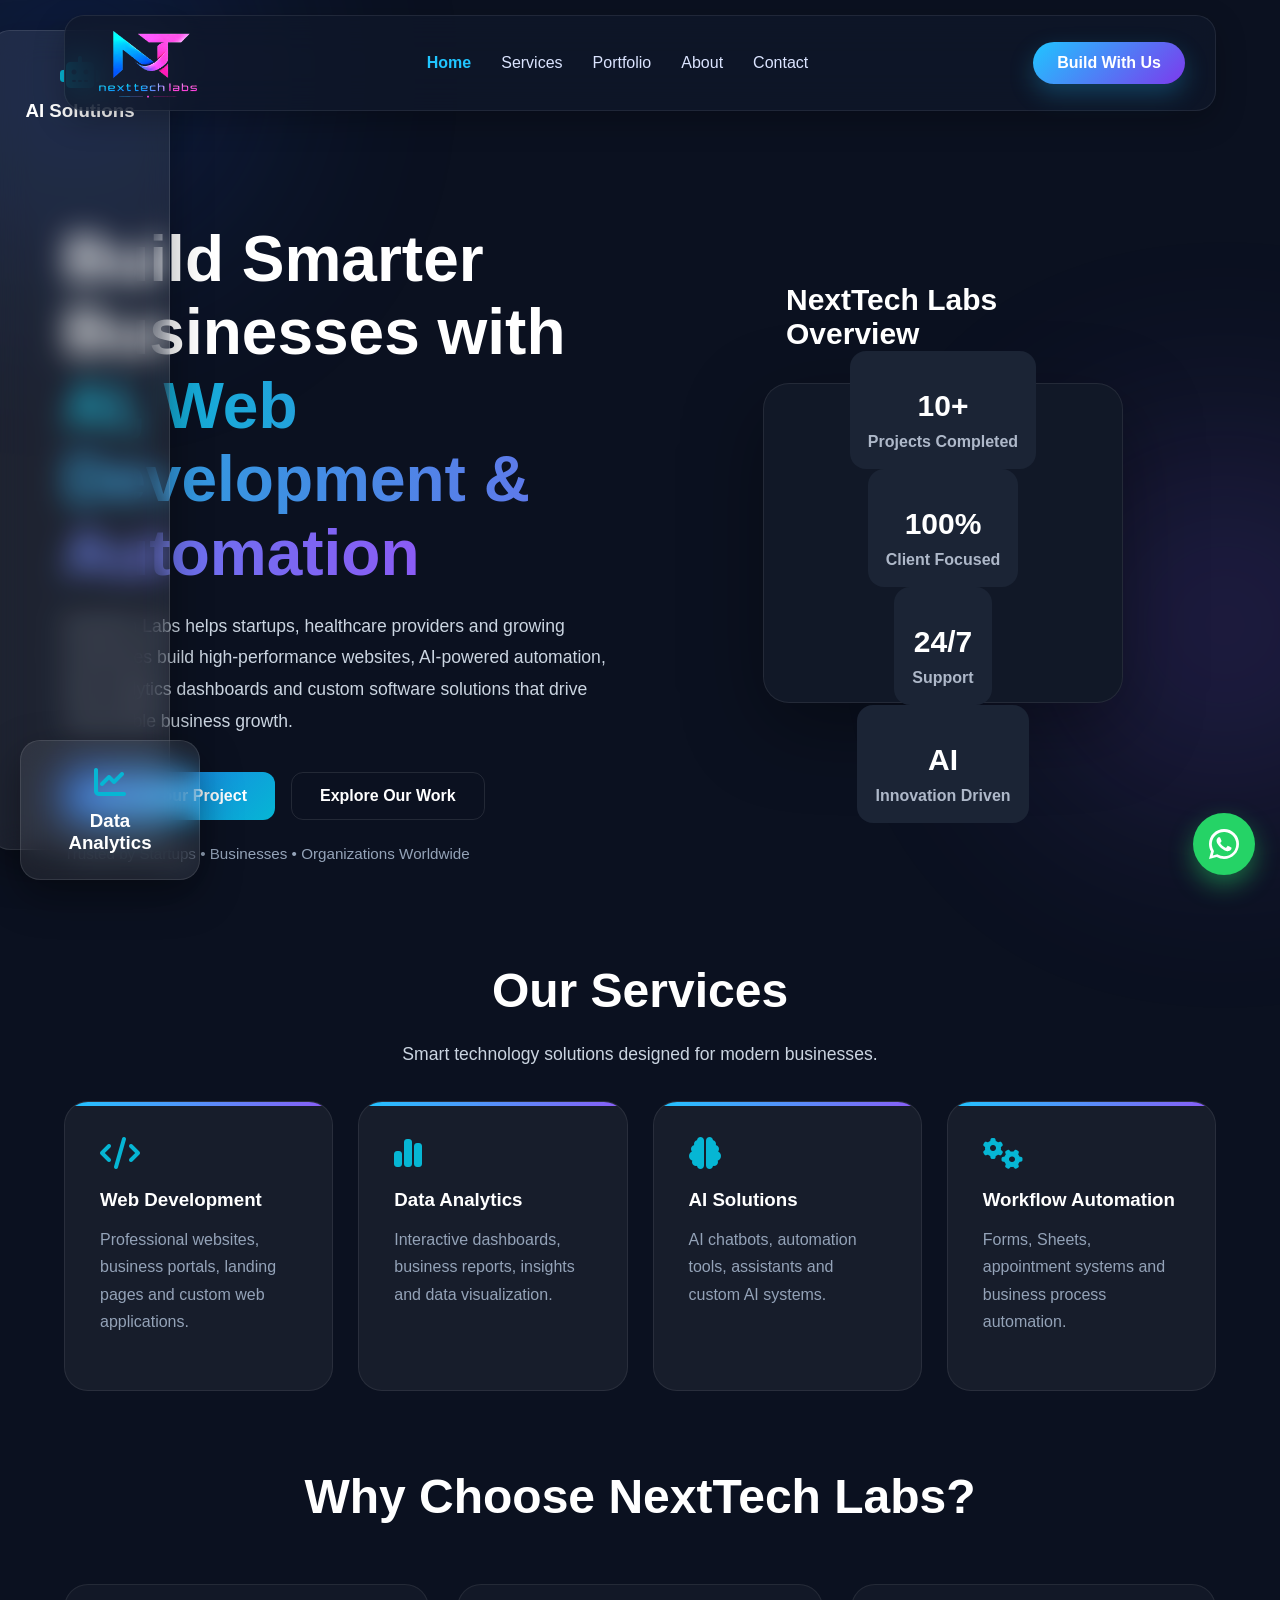
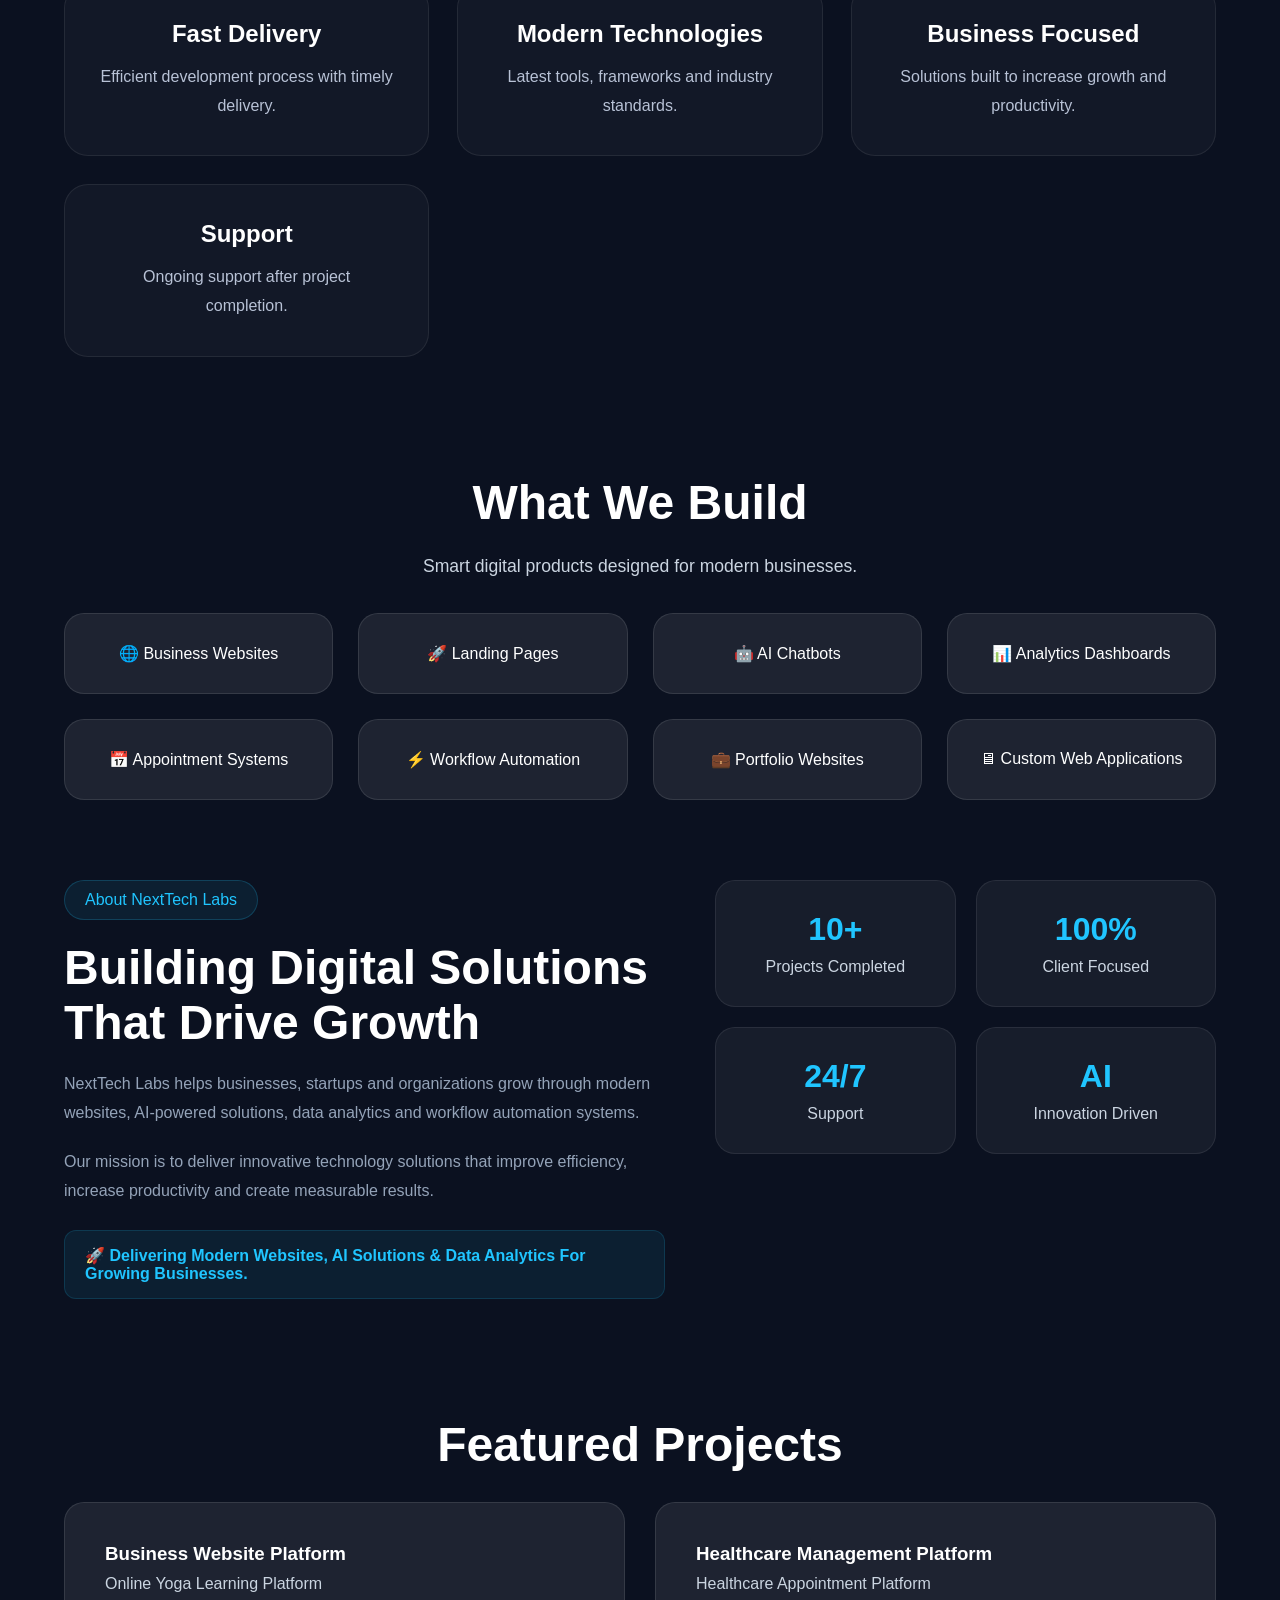
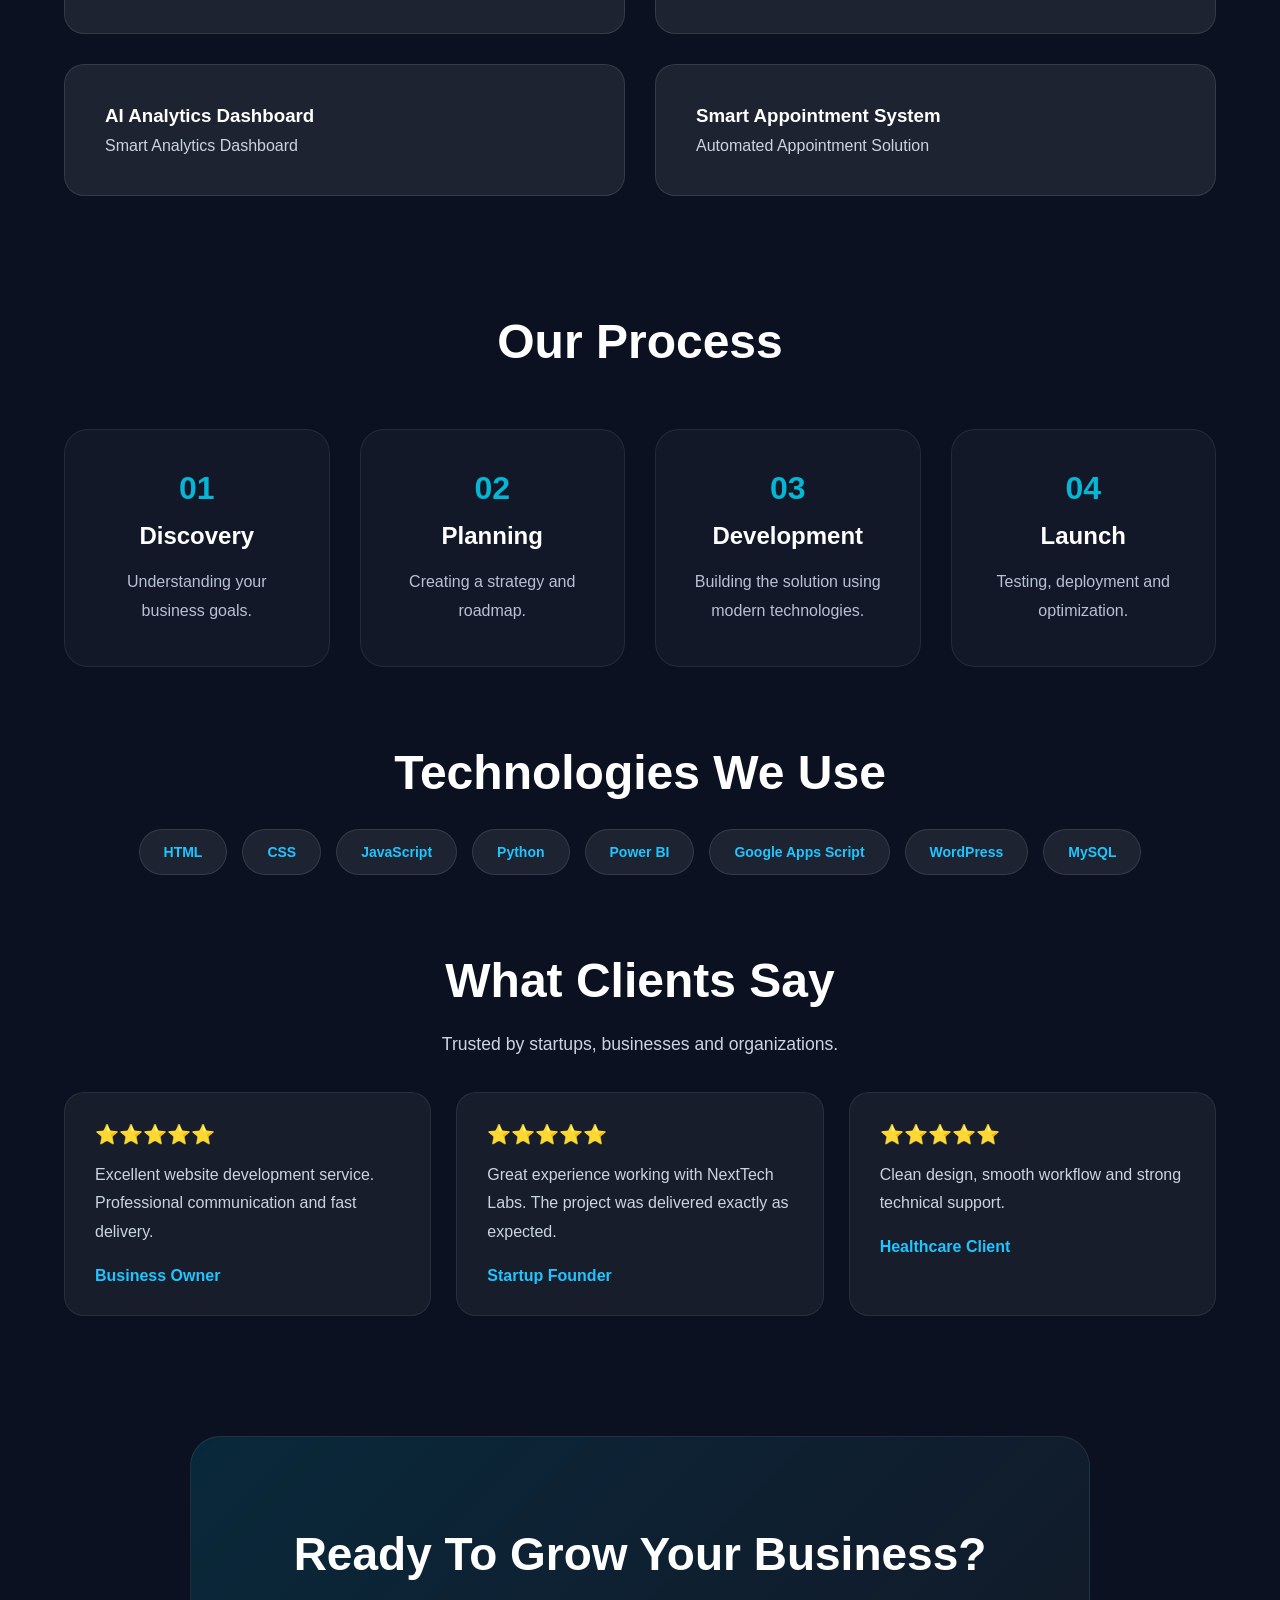
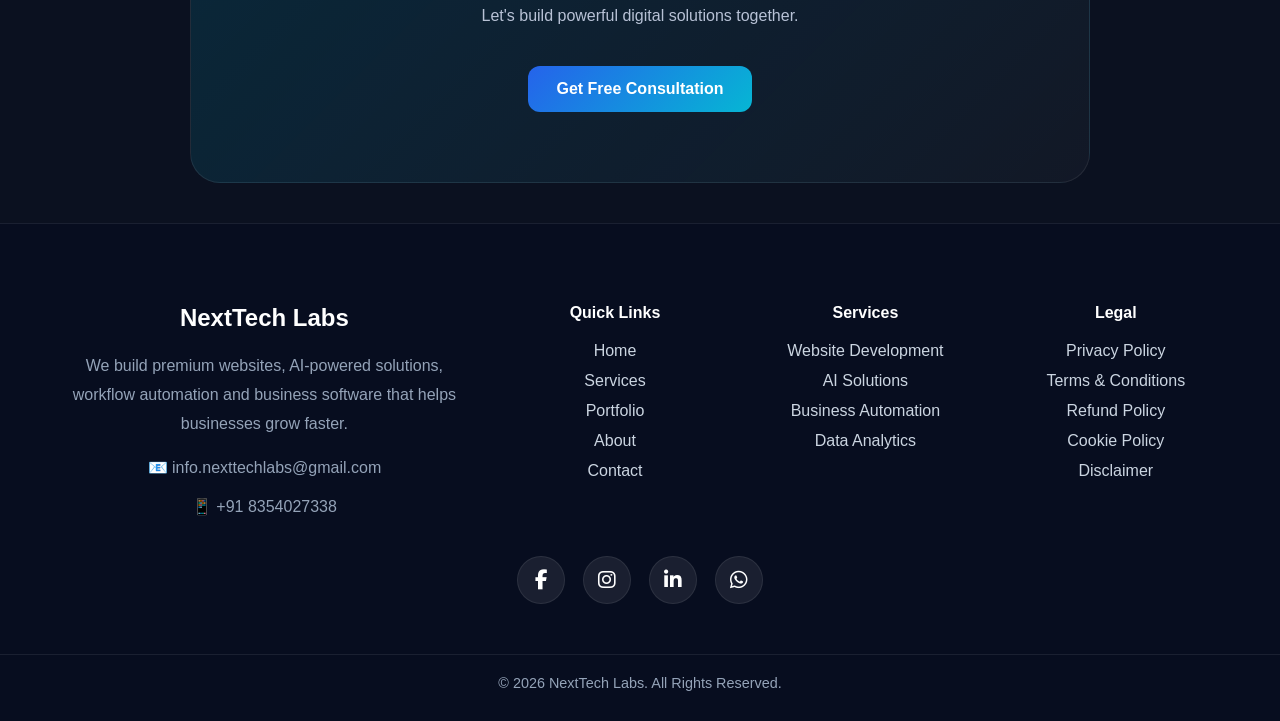
==== index.html @ 83da2fa0 "Update fmt.Println message from 'Hello' to 'Goodbye'" ====
<!DOCTYPE html>
<html lang="en">
<head>
    <meta charset="UTF-8">
    <meta http-equiv="X-UA-Compatible" content="IE=edge">
    <meta name="viewport" content="width=device-width, initial-scale=1.0">

    <title>NextTech Labs | AI, Web Development & Business Automation</title>

    <!-- SEO -->
    <meta name="description" content="NextTech Labs helps businesses grow with AI Automation, Professional Website Development, Business Automation, Data Analytics, SEO and Digital Solutions.">
    <meta name="keywords" content="NextTech Labs, AI Automation, Website Development, Web Design, Business Automation, SEO, Data Analytics, Software Company, Lucknow">
    <meta name="author" content="NextTech Labs">
    <meta name="robots" content="index,follow,max-image-preview:large">

    <!-- Canonical -->
    <link rel="canonical" href="https://nexttech-labs.vercel.app/">

    <!-- Theme -->
    <meta name="theme-color" content="#0B1120">

    <!-- Open Graph -->
    <meta property="og:type" content="website">
    <meta property="og:title" content="NextTech Labs | AI, Web Development & Business Automation">
    <meta property="og:description" content="Professional AI Solutions, Website Development, Business Automation & Data Analytics.">
    <meta property="og:url" content="https://nexttech-labs.vercel.app/">
    <meta property="og:image" content="https://nexttech-labs.vercel.app/images/logo.png">

    <!-- Twitter -->
    <meta name="twitter:card" content="summary_large_image">
    <meta name="twitter:title" content="NextTech Labs">
    <meta name="twitter:description" content="Professional AI Solutions, Website Development & Business Automation.">
    <meta name="twitter:image" content="https://nexttech-labs.vercel.app/images/logo.png">

    <!-- Icons -->
    <link rel="icon" type="image/png" href="images/favicon.png">
    <link rel="apple-touch-icon" href="images/favicon.png">

    <!-- Manifest -->
    <link rel="manifest" href="manifest.json">

    <!-- Fonts -->
    <link rel="preconnect" href="https://fonts.googleapis.com">
    <link rel="preconnect" href="https://fonts.gstatic.com" crossorigin>

    <!-- Font Awesome -->
    <link rel="stylesheet" href="https://cdnjs.cloudflare.com/ajax/libs/font-awesome/6.7.2/css/all.min.css">

    <!-- Styles -->
    <link rel="stylesheet" href="style.css">
    <link rel="stylesheet" href="responsive.css">

    <!-- Schema.org -->
    <script type="application/ld+json">
    {
      "@context":"https://schema.org",
      "@type":"Organization",
      "name":"NextTech Labs",
      "url":"https://nexttech-labs.vercel.app",
      "logo":"https://nexttech-labs.vercel.app/images/logo.png",
      "email":"info.nexttechlabs@gmail.com"
    }
    </script>
    <script type="application/ld+json">
{
  "@context":"https://schema.org",
  "@type":"LocalBusiness",
  "name":"NextTech Labs",
  "image":"https://nexttech-labs.vercel.app/images/logo.png",
  "url":"https://nexttech-labs.vercel.app",
  "telephone":"+91-8354027338",
  "email":"info.nexttechlabs@gmail.com",
  "address":{
      "@type":"PostalAddress",
      "addressLocality":"Lucknow",
      "addressRegion":"Uttar Pradesh",
      "addressCountry":"India"
  },

  "priceRange":"₹₹",

  "sameAs":[
      "https://www.linkedin.com/company/138694062/admin/dashboard/"
  ]
}
</script>
</head>
<body>

    <!-- Background Blur -->
    <div class="blur blur-1"></div>
    <div class="blur blur-2"></div>

    <!-- Navbar -->
    <header class="header">
    <div class="container navbar">

        <a href="index.html" class="logo">
            <img src="images/logo.png" alt="NextTech Labs">
        </a>

        <nav class="nav-menu" id="navMenu">
            <a href="index.html" class="active">Home</a>
            <a href="services.html">Services</a>
            <a href="portfolio.html">Portfolio</a>
            <a href="about.html">About</a>
            <a href="contact.html">Contact</a>
        </nav>

        <a href="contact.html" class="btn-primary nav-btn">
            Build With Us
        </a>

        <button class="menu-btn" id="menuBtn" aria-label="Open Menu">
            ☰
        </button>

    </div>
</header>

<!-- Hero -->
<section class="hero" id="home">
    <div class="container hero-grid">

        <div class="hero-content">

            <h1>
    Build Smarter Businesses with
    <span>AI, Web Development & Automation</span>
</h1>

            <p>
    NextTech Labs helps startups, healthcare providers and growing businesses
    build high-performance websites, AI-powered automation, data analytics
    dashboards and custom software solutions that drive measurable business growth.
</p>

            <div class="hero-buttons">

                <a href="https://wa.me/918354027338"
                   class="btn-primary"
                   target="_blank">
                    Launch Your Project
                </a>

                <a href="#portfolio"
                   class="btn-secondary">
                    Explore Our Work
                </a>

            </div>

            <div class="trust-line">
                Trusted by Startups • Businesses • Organizations Worldwide
            </div>

        </div>
            <div class="hero-visual">

                <div class="glass-card dashboard-card">

    <h3>NextTech Labs Overview</h3>

    <div class="dashboard-box">
    <h3>10+</h3>
    <p>Projects Completed</p>
</div>

<div class="dashboard-box">
    <h3>100%</h3>
    <p>Client Focused</p>
</div>

<div class="dashboard-box">
    <h3>24/7</h3>
    <p>Support</p>
</div>

<div class="dashboard-box">
    <h3>AI</h3>
    <p>Innovation Driven</p>
</div>

    </div>

</div>

                <div class="glass-card ai-card">
                    <i class="fa-solid fa-robot"></i>
                    <h3>AI Solutions</h3>
                </div>

                <div class="glass-card analytics-card">
                    <i class="fa-solid fa-chart-line"></i>
                    <h3>Data Analytics</h3>
                </div>

            </div>

        </div>
    </section>
    
</div>

</div>

</section>

    <!-- Services -->
    <section class="services section" id="services">

        <div class="container">

            <div class="section-title">
                <h2>Our Services</h2>
                <p>
                    Smart technology solutions designed
                    for modern businesses.
                </p>
            </div>

            <div class="services-grid">

                <div class="service-card">
                    <i class="fa-solid fa-code"></i>
                    <h3>Web Development</h3>
                    <p>
                        Professional websites, business portals,
                        landing pages and custom web applications.
                    </p>
                </div>

                <div class="service-card">
                    <i class="fa-solid fa-chart-simple"></i>
                    <h3>Data Analytics</h3>
                    <p>
                        Interactive dashboards, business reports,
                        insights and data visualization.
                    </p>
                </div>

                <div class="service-card">
                    <i class="fa-solid fa-brain"></i>
                    <h3>AI Solutions</h3>
                    <p>
                        AI chatbots, automation tools,
                        assistants and custom AI systems.
                    </p>
                </div>

                <div class="service-card">
                    <i class="fa-solid fa-gears"></i>
                    <h3>Workflow Automation</h3>
                    <p>
                        Forms, Sheets, appointment systems
                        and business process automation.
                    </p>
                </div>

            </div>

        </div>

    </section>

    <!-- Why Choose Us -->
    <section class="why-us section">

        <div class="container">

            <div class="section-title">
                <h2>Why Choose NextTech Labs?</h2>
            </div>

            <div class="why-grid">

                <div class="why-card">
                    <h3>Fast Delivery</h3>
                    <p>
                        Efficient development process
                        with timely delivery.
                    </p>
                </div>

                <div class="why-card">
                    <h3>Modern Technologies</h3>
                    <p>
                        Latest tools, frameworks and
                        industry standards.
                    </p>
                </div>

                <div class="why-card">
                    <h3>Business Focused</h3>
                    <p>
                        Solutions built to increase
                        growth and productivity.
                    </p>
                </div>

                <div class="why-card">
                    <h3>Support</h3>
                    <p>
                        Ongoing support after project
                        completion.
                    </p>
                </div>

            </div>

        </div>

    </section>
<section class="build section">

<div class="container">

<div class="section-title">
<h2>What We Build</h2>
<p>
Smart digital products designed for modern businesses.
</p>
</div>

<div class="build-grid">

<div class="build-card">
🌐 Business Websites
</div>

<div class="build-card">
🚀 Landing Pages
</div>

<div class="build-card">
🤖 AI Chatbots
</div>

<div class="build-card">
📊 Analytics Dashboards
</div>

<div class="build-card">
📅 Appointment Systems
</div>

<div class="build-card">
⚡ Workflow Automation
</div>

<div class="build-card">
💼 Portfolio Websites
</div>

<div class="build-card">
🖥 Custom Web Applications
</div>

</div>

</div>

</section>
<section class="section">

    <div class="container">

        <div class="about-grid">

            <div class="about-content">

                <span class="about-tag">
                    About NextTech Labs
                </span>

                <h2>
                    Building Digital Solutions That Drive Growth
                </h2>

                <p>
                    NextTech Labs helps businesses, startups and
                    organizations grow through modern websites,
                    AI-powered solutions, data analytics and workflow
                    automation systems.
                </p>

                <p>
                    Our mission is to deliver innovative technology
                    solutions that improve efficiency, increase
                    productivity and create measurable results.
                </p>

                <div class="about-highlight">
    🚀 Delivering Modern Websites, AI Solutions &
    Data Analytics For Growing Businesses.
</div>
            </div>

            <div class="about-card">

                <div class="about-stat">
                    <h3>10+</h3>
                    <p>Projects Completed</p>
                </div>

                <div class="about-stat">
                    <h3>100%</h3>
                    <p>Client Focused</p>
                </div>

                <div class="about-stat">
                    <h3>24/7</h3>
                    <p>Support</p>
                </div>

                <div class="about-stat">
                    <h3>AI</h3>
                    <p>Innovation Driven</p>
                </div>

            </div>

        </div>

    </div>

</section>
    <!-- Portfolio -->
    <section class="portfolio section" id="portfolio">

        <div class="container">

            <div class="section-title">
                <h2>Featured Projects</h2>
            </div>

            <div class="portfolio-grid">

                <div class="project-card">
                    <h3>Business Website Platform</h3>
                    <p>Online Yoga Learning Platform</p>
                </div>

                <div class="project-card">
                    <h3>Healthcare Management Platform</h3>
                    <p>Healthcare Appointment Platform</p>
                </div>

                <div class="project-card">
                    <h3>AI Analytics Dashboard</h3>
                    <p>Smart Analytics Dashboard</p>
                </div>

                <div class="project-card">
                    <h3>Smart Appointment System</h3>
                    <p>Automated Appointment Solution</p>
                </div>

            </div>

        </div>

    </section>
<section class="process section">

<div class="container">

<div class="section-title">
<h2>Our Process</h2>
</div>

<div class="process-grid">

<div class="process-card">
<span>01</span>
<h3>Discovery</h3>
<p>Understanding your business goals.</p>
</div>

<div class="process-card">
<span>02</span>
<h3>Planning</h3>
<p>Creating a strategy and roadmap.</p>
</div>

<div class="process-card">
<span>03</span>
<h3>Development</h3>
<p>Building the solution using modern technologies.</p>
</div>

<div class="process-card">
<span>04</span>
<h3>Launch</h3>
<p>Testing, deployment and optimization.</p>
</div>

</div>

</div>

</section>
    <!-- Tech Stack -->
    <section class="tech section">

        <div class="container">

            <div class="section-title">
                <h2>Technologies We Use</h2>
            </div>

            <div class="tech-stack">

                <span>HTML</span>
                <span>CSS</span>
                <span>JavaScript</span>
                <span>Python</span>
                <span>Power BI</span>
                <span>Google Apps Script</span>
                <span>WordPress</span>
                <span>MySQL</span>

            </div>

        </div>

    </section>

    <section class="section">

    <div class="container">

        <div class="section-title">
            <h2>What Clients Say</h2>
            <p>Trusted by startups, businesses and organizations.</p>
        </div>

        <div class="testimonial-grid">

            <div class="testimonial-card">
                <div class="stars">⭐⭐⭐⭐⭐</div>
                <p>
                    Excellent website development service.
                    Professional communication and fast delivery.
                </p>
                <h4>Business Owner</h4>
            </div>

            <div class="testimonial-card">
                <div class="stars">⭐⭐⭐⭐⭐</div>
                <p>
                    Great experience working with NextTech Labs.
                    The project was delivered exactly as expected.
                </p>
                <h4>Startup Founder</h4>
            </div>

            <div class="testimonial-card">
                <div class="stars">⭐⭐⭐⭐⭐</div>
                <p>
                    Clean design, smooth workflow and strong technical support.
                </p>
                <h4>Healthcare Client</h4>
            </div>

        </div>

    </div>

</section>
    <!-- CTA -->
    <section class="cta section" id="contact">

        <div class="container">

            <div class="cta-box">

                <h2>
                    Ready To Grow Your Business?
                </h2>

                <p>
                    Let's build powerful digital
                    solutions together.
                </p>

                <a href="contact.html" class="btn-primary">
    Get Free Consultation
</a>

            </div>

        </div>

    </section>

    <!-- Footer -->
    <footer class="footer">

    <div class="container footer-grid">

        <!-- Company -->
        <div class="footer-col">
            <h2>NextTech Labs</h2>

            <p>
                We build premium websites, AI-powered solutions,
                workflow automation and business software that helps
                businesses grow faster.
            </p>

            <p style="margin-top:15px;">
                📧 info.nexttechlabs@gmail.com
            </p>

            <p>
                📱 +91 8354027338
            </p>

        </div>

        <!-- Quick Links -->
        <div class="footer-col">

            <h4>Quick Links</h4>

            <a href="index.html">Home</a>
            <a href="services.html">Services</a>
            <a href="portfolio.html">Portfolio</a>
            <a href="about.html">About</a>
            <a href="contact.html">Contact</a>

        </div>

        <!-- Services -->
        <div class="footer-col">

            <h4>Services</h4>

            <a href="services.html">Website Development</a>
            <a href="services.html">AI Solutions</a>
            <a href="services.html">Business Automation</a>
            <a href="services.html">Data Analytics</a>

        </div>

        <!-- Legal -->
        <div class="footer-col">

            <h4>Legal</h4>

            <a href="privacy-policy.html">Privacy Policy</a>
            <a href="terms-and-conditions.html">Terms & Conditions</a>
            <a href="refund-policy.html">Refund Policy</a>
            <a href="cookie-policy.html">Cookie Policy</a>
            <a href="disclaimer.html">Disclaimer</a>

        </div>

    </div>

    <div class="social-links">

        <a href="https://www.facebook.com/profile.php?id=61592546766248" target="_blank" aria-label="Facebook">
            <i class="fab fa-facebook-f"></i>
        </a>

        <a href="https://www.instagram.com/nexttechlabs/" target="_blank" aria-label="Instagram">
            <i class="fab fa-instagram"></i>
        </a>

        <a href="https://www.linkedin.com/company/138694062/admin/dashboard/" target="_blank" aria-label="LinkedIn">
            <i class="fab fa-linkedin-in"></i>
        </a>

        <a href="https://wa.me/918354027338" target="_blank" aria-label="WhatsApp">
            <i class="fab fa-whatsapp"></i>
        </a>

    </div>

    <div class="copyright">
        © 2026 NextTech Labs. All Rights Reserved.
    </div>

</footer>

<script src="script.js"></script>
    <!-- Floating WhatsApp Button -->
<a href="https://wa.me/918354027338?text=Hello%20NextTech%20Labs,%20I%20want%20to%20discuss%20a%20project."
   class="whatsapp-float"
   target="_blank"
   aria-label="Chat on WhatsApp">

    <svg xmlns="http://www.w3.org/2000/svg"
         width="30"
         height="30"
         fill="currentColor"
         viewBox="0 0 16 16">
      <path d="M13.601 2.326A7.854 7.854 0 0 0 8.004 0C3.582 0 0 3.582 0 8c0 1.41.37 2.79 1.074 4.004L0 16l4.102-1.055A7.965 7.965 0 0 0 8.004 16C12.422 16 16 12.418 16 8a7.95 7.95 0 0 0-2.399-5.674ZM8.004 14.56a6.52 6.52 0 0 1-3.324-.91l-.238-.142-2.434.626.65-2.372-.155-.244A6.51 6.51 0 1 1 8.004 14.56Zm3.584-4.875c-.196-.098-1.16-.573-1.34-.638-.18-.065-.31-.098-.442.098-.131.197-.507.639-.622.77-.114.131-.229.147-.425.049-.196-.098-.828-.305-1.578-.973-.584-.52-.978-1.162-1.093-1.358-.114-.197-.012-.303.086-.401.088-.087.196-.229.294-.344.098-.114.131-.196.196-.327.065-.131.033-.245-.016-.344-.049-.098-.442-1.065-.605-1.458-.159-.382-.321-.33-.442-.336l-.376-.007c-.131 0-.344.049-.523.245-.18.197-.687.671-.687 1.637s.703 1.9.801 2.03c.098.131 1.384 2.114 3.355 2.964.469.202.835.322 1.12.412.47.149.897.128 1.235.078.377-.056 1.16-.474 1.324-.932.164-.458.164-.85.114-.932-.049-.082-.18-.131-.376-.229Z"/>
    </svg>

</a>

</body>
</html>
---- style.css ----
/* =========================
   NEXTTECH LABS
   PREMIUM DARK THEME
========================= */

/* =========================
   CSS VARIABLES
========================= */

:root {
    --bg: #0b1120;
    --bg-secondary: #111827;
    --bg-footer: #070d1f;
    --bg-form: #151c2c;
    --bg-select: #1f2937;
    --bg-nav: rgba(15, 23, 42, .75);
    --bg-mobile-nav: #0b1120;

    --card: rgba(255, 255, 255, 0.08);
    --card-light: rgba(255, 255, 255, .05);

    --blue: #2563eb;
    --cyan: #06b6d4;
    --cyan-bright: #20c5ff;
    --purple: #8b5cf6;
    --purple-dark: #7c3aed;

    --white: #ffffff;
    --text: #cbd5e1;
    --text-muted: #94a3b8;
    --nav-text: #dbe4ff;

    --border: rgba(255, 255, 255, 0.10);
    --border-subtle: rgba(255, 255, 255, .08);
    --border-cyan: rgba(32, 197, 255, .25);

    --gradient-primary: linear-gradient(135deg, var(--blue), var(--cyan));
    --gradient-nav-btn: linear-gradient(135deg, var(--cyan-bright), var(--purple-dark));
    --gradient-accent: linear-gradient(90deg, var(--cyan-bright), var(--purple));
    --gradient-text: linear-gradient(90deg, var(--cyan), var(--purple));
    --gradient-cta: linear-gradient(135deg, rgba(37, 99, 235, .25), rgba(139, 92, 246, .20));
    --gradient-chart: linear-gradient(135deg, var(--blue), var(--purple));
    --gradient-project-btn: linear-gradient(135deg, var(--cyan-bright), var(--purple));
    --gradient-card-top: linear-gradient(90deg, var(--cyan-bright), var(--purple));

    --shadow: 0 15px 40px rgba(0, 0, 0, .35);
    --shadow-nav: 0 10px 30px rgba(0, 0, 0, .25);
    --shadow-cyan: 0 10px 25px rgba(32, 197, 255, .25);
    --shadow-cyan-lg: 0 20px 40px rgba(32, 197, 255, .15);
    --shadow-cyan-hover: 0 15px 35px rgba(32, 197, 255, .25);
    --shadow-whatsapp: 0 10px 25px rgba(37, 211, 102, .45);
    --shadow-whatsapp-hover: 0 15px 35px rgba(37, 211, 102, .6);

    --transition: .3s ease;
    --transition-smooth: .35s ease;

    --radius-sm: 12px;
    --radius-md: 20px;
    --radius-lg: 24px;
    --radius-xl: 30px;
    --radius-pill: 999px;

    --whatsapp: #25D366;
}

/* =========================
   RESET & BASE
========================= */

*,
*::before,
*::after {
    margin: 0;
    padding: 0;
    box-sizing: border-box;
}

html {
    scroll-behavior: smooth;
}

body {
    background: var(--bg);
    color: var(--white);
    font-family: 'Inter', sans-serif;
    overflow-x: hidden;
    padding-top: 120px;
    
}
img {
    max-width: 100%;
}

a {
    text-decoration: none;
}

select {
    background: var(--bg-select) !important;
    color: var(--white) !important;
}

select option {
    background: var(--bg-select) !important;
    color: var(--white) !important;
}

/* =========================
   LAYOUT
========================= */

.container {
    width: min(1200px, 90%);
    margin: auto;
}

.section {
    padding: 40px 0 !important;
}

.services,
.why,
.portfolio,
.build,
.portfolio-preview,
.process,
.tech-stack-section,
.cta {
    margin-top: 40px;
    padding-top: 40px !important;
    padding-bottom: 40px !important;
}

.section-title {
    text-align: center;
    margin-bottom: 30px !important;
    padding-top: 0 !important;
}

.section-title h2 {
    font-size: 4rem;
    font-weight: 700;
    line-height: 1.1;
    margin-bottom: 15px;
    color: var(--white);
}

.section-title p {
    color: var(--text-muted);
    font-size: 1.1rem;
    max-width: 700px;
    margin: auto;
}

.page-header {
    padding-top: 180px;
    text-align: center;
    margin-bottom: 50px;
}
/* ===========================
   Legal Pages
=========================== */

.page-header {
    min-height: 100vh;
    padding: 140px 20px 80px;
    background: var(--bg);
    color: var(--white);
}

.page-header .container {
    max-width: 900px;
    margin: auto;
}

.page-header h1 {
    font-size: 48px;
    margin-bottom: 20px;
    text-align: center;
    color: var(--white);
}

.page-header h2 {
    margin-top: 35px;
    margin-bottom: 15px;
    color: var(--cyan);
    font-size: 28px;
}

.page-header p {
    color: var(--text);
    line-height: 1.9;
    margin-bottom: 20px;
    font-size: 17px;
}

.page-header ul {
    margin-left: 25px;
    margin-bottom: 25px;
}

.page-header li {
    color: var(--text);
    line-height: 1.8;
    margin-bottom: 10px;
}

.page-header a {
    color: var(--cyan);
    text-decoration: none;
}

.page-header a:hover {
    text-decoration: underline;
}

/* =========================
   BLUR BACKGROUND
========================= */

.blur {
    position: fixed;
    border-radius: 50%;
    filter: blur(120px);
    z-index: -1;
}

.blur-1 {
    width: 350px;
    height: 350px;
    background: var(--blue);
    top: -100px;
    left: -100px;
    opacity: .20;
}

.blur-2 {
    width: 350px;
    height: 350px;
    background: var(--purple);
    right: -120px;
    bottom: 100px;
    opacity: .20;
}

/* =========================
   NAVBAR
========================= */

.header {
    position: fixed;
    top: 15px;
    left: 0;
    width: 100%;
    z-index: 1000;
    background: transparent;
    border: none;
}

.navbar {
    max-width: 1200px;
    margin: auto;
    min-height: auto !important;
    display: flex;
    justify-content: space-between;
    align-items: center;
    padding: 12px 30px !important;
    background: var(--bg-nav);
    backdrop-filter: blur(18px);
    border: 1px solid var(--border-subtle);
    border-radius: var(--radius-md);
    box-shadow: var(--shadow-nav);
}

.logo {
    display: flex;
    align-items: center;
    gap: 14px;
    color: var(--white);
    font-weight: 700;
    text-decoration: none;
}

.logo img {
    height: 70px !important;
    width: auto;
    display: block;
    object-fit: contain;
    filter: brightness(1.5);
}

.nav-menu {
    display: flex;
    gap: 30px;
}

.nav-menu a {
    color: var(--nav-text);
    font-weight: 500;
    transition: var(--transition);
}

.nav-menu a:hover {
    color: var(--cyan);
}

.nav-menu a.active {
    color: var(--cyan-bright);
    font-weight: 600;
}

.menu-btn {
    display: none;
    background: none;
    border: none;
    color: var(--white);
    font-size: 30px;
    cursor: pointer;
    z-index: 1001;
}

/* =========================
   BUTTONS
========================= */

.btn-primary,
.btn-secondary {
    display: inline-flex;
    align-items: center;
    justify-content: center;
    padding: 14px 28px;
    border-radius: var(--radius-sm);
    font-weight: 600;
    transition: var(--transition);
}

.btn-primary {
    background: var(--gradient-primary);
    color: var(--white);
}

.btn-primary:hover {
    transform: translateY(-3px);
}

.btn-secondary {
    border: 1px solid var(--border);
    color: var(--white);
}

.btn-secondary:hover {
    background: var(--card);
}

.nav-btn {
    border-radius: var(--radius-pill);
    padding: 12px 24px;
    background: var(--gradient-nav-btn);
    box-shadow: var(--shadow-cyan);
}

/* =========================
   HERO
========================= */

.hero {
    min-height: 85vh;
    display: flex;
    align-items: center;
    padding-top: 80px;
}

.hero-grid {
    display: grid;
    grid-template-columns: 1fr 1fr;
    gap: 60px;
    align-items: center;
}

.hero-badge {
    display: inline-block;
    padding: 10px 18px;
    border-radius: var(--radius-xl);
    background: var(--card);
    border: 1px solid var(--border);
    margin-bottom: 25px;
    color: var(--cyan);
}

.hero-content h1 {
    font-size: 4rem;
    line-height: 1.15;
    font-family: 'Poppins', sans-serif;
    margin-bottom: 20px;
}

.hero-content h1 span {
    background: var(--gradient-text);
    background-clip: text;
    -webkit-background-clip: text;
    -webkit-text-fill-color: transparent;
}

.hero-content p {
    color: var(--text);
    font-size: 1.1rem;
    line-height: 1.8;
    margin-bottom: 35px;
}

.hero-buttons {
    display: flex;
    gap: 16px;
    flex-wrap: wrap;
}

.trust-line {
    margin-top: 25px;
    color: var(--text-muted);
    font-size: .95rem;
}

/* =========================
   GLASS CARDS & DASHBOARD
========================= */

.glass-card {
    background: var(--card);
    border: 1px solid var(--border);
    backdrop-filter: blur(15px);
    border-radius: var(--radius-md);
    box-shadow: var(--shadow);
}

.hero-visual {
    position: relative;
    min-height: 500px;
}

.dashboard-card {
    padding: 30px;
    width: 100%;
}

.chart {
    margin-top: 20px;
    height: 180px;
    border-radius: var(--radius-sm);
    background: var(--gradient-chart);
}

.dashboard-stats {
    display: grid;
    grid-template-columns: repeat(2, 1fr);
    gap: 20px;
    margin-top: 25px;
}

.stat-box {
    background: rgba(255, 255, 255, 0.05);
    border: 1px solid var(--border-subtle);
    border-radius: 15px;
    padding: 20px;
    text-align: center;
}

.stat-box h4 {
    font-size: 28px;
    color: var(--cyan-bright);
    margin-bottom: 8px;
}

.stat-box p {
    color: var(--text);
    font-size: 14px;
}

.ai-card,
.analytics-card {
    position: absolute;
    width: 180px;
    padding: 25px;
    text-align: center;
}

.ai-card {
    left: -20px;
    bottom: 50px;
}

.analytics-card {
    right: -20px;
    bottom: -20px;
}

.ai-card i,
.analytics-card i {
    font-size: 2rem;
    margin-bottom: 12px;
    color: var(--cyan);
}

/* =========================
   STATS SECTION
========================= */

.stats-section {
    padding: 40px 0;
}

.stats-grid {
    display: grid;
    grid-template-columns: repeat(4, 1fr);
    gap: 25px;
}

.stat {
    background: var(--card);
    border: 1px solid var(--border);
    padding: 30px;
    border-radius: var(--radius-md);
    text-align: center;
}

.stat h3 {
    font-size: 2rem;
    color: var(--cyan);
    margin-bottom: 10px;
}

.stat p {
    color: var(--text);
}

/* =========================
   SERVICES
========================= */

.services-grid {
    display: grid;
    grid-template-columns: repeat(4, 1fr);
    gap: 25px;
}

.service-card {
    background: var(--card-light);
    border: 1px solid var(--border-subtle);
    border-radius: var(--radius-lg);
    padding: 35px;
    transition: var(--transition);
    position: relative;
    overflow: hidden;
}

.service-card::before {
    content: "";
    position: absolute;
    top: 0;
    left: 0;
    width: 100%;
    height: 4px;
    background: var(--gradient-card-top);
}

.service-card:hover {
    transform: translateY(-10px);
    box-shadow: var(--shadow-cyan-lg);
}

.service-card i {
    font-size: 2rem;
    color: var(--cyan);
    margin-bottom: 20px;
}

.service-card h3 {
    margin-bottom: 15px;
}

.service-card p {
    color: var(--text-muted);
    line-height: 1.7;
    margin-bottom: 20px;
}

.service-card ul {
    list-style: none;
}

.service-card li {
    margin: 10px 0;
    color: var(--text);
}

.service-card li::before {
    content: "✓ ";
    color: var(--cyan-bright);
}

.service-icon {
    font-size: 2.5rem;
    margin-bottom: 20px;
}

/* =========================
   SERVICES PAGE
========================= */

.services-hero {
    text-align: center;
    padding: 140px 0 80px;
}

.services-tag {
    display: inline-block;
    padding: 10px 22px;
    border-radius: 50px;
    background: rgba(32, 197, 255, .08);
    border: 1px solid rgba(32, 197, 255, .2);
    color: var(--cyan-bright);
}

.services-hero h1 {
    font-size: 4rem;
    margin: 25px 0;
}

.services-hero p {
    max-width: 700px;
    margin: auto;
    color: var(--text-muted);
}

.services-grid-section .container {
    display: grid;
    grid-template-columns: repeat(2, 1fr);
    gap: 30px;
}

/* =========================
   WHY US
========================= */

.why-grid {
    display: grid;
    grid-template-columns: repeat(4, 1fr);
    gap: 25px;
}

.why-card {
    padding: 30px;
    border-radius: var(--radius-md);
    background: var(--card);
    border: 1px solid var(--border);
}

.why-card h3 {
    margin-bottom: 15px;
}

.why-card p {
    color: var(--text);
    line-height: 1.7;
}

/* =========================
   BUILD & PROCESS
========================= */

.build-grid,
.process-grid,
.footer-grid {
    display: grid;
    gap: 25px;
}

.build-grid,
.process-grid {
    grid-template-columns: repeat(4, 1fr);
}

.build-card,
.process-card {
    background: var(--card);
    border: 1px solid var(--border);
    padding: 30px;
    border-radius: var(--radius-md);
    text-align: center;
    transition: var(--transition);
}

.build-card:hover,
.process-card:hover {
    transform: translateY(-8px);
}

.process-card span {
    font-size: 2rem;
    font-weight: 700;
    color: var(--cyan);
    display: block;
    margin-bottom: 15px;
}

/* =========================
   ABOUT
========================= */

.about-grid {
    display: grid;
    grid-template-columns: 1.2fr 1fr;
    gap: 50px;
    align-items: start;
}

.about-tag {
    display: inline-block;
    padding: 10px 20px;
    border-radius: 50px;
    background: rgba(32, 197, 255, .08);
    border: 1px solid rgba(32, 197, 255, .2);
    color: var(--cyan-bright);
    margin-bottom: 20px;
}

.about-content h2 {
    font-size: 3rem;
    margin-bottom: 20px;
}

.about-content p {
    color: var(--text-muted);
    margin-bottom: 20px;
    line-height: 1.8;
}

.about-highlight {
    margin-top: 25px;
    padding: 15px 20px;
    border-radius: var(--radius-sm);
    background: rgba(32, 197, 255, .08);
    border: 1px solid rgba(32, 197, 255, .15);
    color: var(--cyan-bright);
    font-weight: 600;
}

.about-card,
.about-stats {
    display: grid;
    grid-template-columns: repeat(2, 1fr);
    gap: 20px;
}

.about-stat {
    background: var(--card-light);
    border: 1px solid var(--border-subtle);
    border-radius: var(--radius-md);
    padding: 30px;
    text-align: center;
}

.about-stat h3 {
    font-size: 2rem;
    color: var(--cyan-bright);
    margin-bottom: 10px;
}

.about-stat p {
    color: var(--text);
}

/* =========================
   PORTFOLIO
========================= */

.portfolio-title {
    padding-top: 140px;
}

.portfolio-heading {
    text-align: center;
    margin-top: 50px;
    margin-bottom: 50px;
}

.portfolio-badge {
    display: inline-block;
    padding: 10px 22px;
    border-radius: 50px;
    background: var(--card-light);
    border: 1px solid var(--border-subtle);
    color: var(--cyan-bright);
    margin-bottom: 20px;
    font-size: .95rem;
}

.portfolio-tag {
    display: inline-block;
    padding: 10px 22px;
    border-radius: 50px;
    background: rgba(32, 197, 255, .08);
    border: 1px solid var(--border-cyan);
    color: var(--cyan-bright);
    font-size: .95rem;
    font-weight: 600;
    margin-bottom: 20px;
}

.portfolio-heading h2 {
    font-size: 4rem;
    font-weight: 800;
    margin-bottom: 15px;
    color: var(--white);
}

.portfolio-heading h2 span {
    background: var(--gradient-accent);
    background-clip: text;
    -webkit-background-clip: text;
    -webkit-text-fill-color: transparent;
}

.portfolio-heading p {
    max-width: 750px;
    margin: auto;
    color: var(--text-muted);
    font-size: 1.1rem;
    line-height: 1.8;
}

.portfolio-grid {
    display: grid;
    grid-template-columns: repeat(2, 1fr);
    gap: 30px;
}

.project-card {
    padding: 40px;
    border-radius: var(--radius-md);
    background: var(--card);
    border: 1px solid var(--border);
    transition: var(--transition);
    overflow: hidden;
}

.project-card:hover {
    transform: translateY(-10px);
    box-shadow: var(--shadow-cyan-lg);
}

.project-card p {
    color: var(--text);
    margin-top: 10px;
}

.project-card img {
    width: 100%;
    height: 230px;
    object-fit: cover;
    border-radius: 15px;
    margin-bottom: 20px;
    transition: .4s;
}

.project-card:hover img {
    transform: scale(1.04);
}

.project-btn {
    display: inline-flex;
    align-items: center;
    justify-content: center;
    width: 100%;
    margin-top: 20px;
    padding: 14px 20px;
    border-radius: var(--radius-sm);
    color: var(--white);
    font-weight: 600;
    background: var(--gradient-project-btn);
    transition: var(--transition-smooth);
}

.project-btn:hover {
    transform: translateY(-4px);
    box-shadow: var(--shadow-cyan-hover);
}

/* =========================
   TECH STACK
========================= */

.tech-stack {
    display: flex;
    flex-wrap: wrap;
    justify-content: center;
    gap: 15px;
    margin-top: 15px;
    color: var(--cyan-bright);
    font-size: 14px;
    font-weight: 600;
}

.tech-stack span {
    padding: 14px 24px;
    border-radius: var(--radius-xl);
    background: var(--card);
    border: 1px solid var(--border);
}

/* =========================
   TESTIMONIALS
========================= */

.testimonial-grid {
    display: grid;
    grid-template-columns: repeat(3, 1fr);
    gap: 25px;
}

.testimonial-card {
    background: var(--card-light);
    border: 1px solid var(--border-subtle);
    border-radius: var(--radius-md);
    padding: 30px;
    transition: var(--transition);
}

.testimonial-card:hover {
    transform: translateY(-8px);
}

.stars {
    font-size: 1.2rem;
    margin-bottom: 15px;
}

.testimonial-card p {
    color: var(--text);
    line-height: 1.8;
    margin-bottom: 20px;
}

.testimonial-card h4 {
    color: var(--cyan-bright);
}

/* =========================
   CTA
========================= */

.cta-box {
    text-align: center;
    padding: 50px 40px;
    border-radius: var(--radius-xl);
    background: var(--gradient-cta);
    border: 1px solid var(--border);
}

.cta-box h2 {
    font-size: 3rem;
    margin-bottom: 20px;
}

.cta-box p {
    color: var(--text);
    margin-bottom: 30px;
}

/* =========================
   CONTACT
========================= */

.contact-grid {
    display: grid;
    grid-template-columns: 58% 42%;
    gap: 45px;
    align-items: start;
    margin-top: 50px;
}

.map-section {
    border-radius: var(--radius-lg);
    overflow: hidden;
    box-shadow: var(--shadow);
    margin-top: 40px;
}

.map-section iframe {
    width: 100%;
    height: 650px;
    border: 0;
    border-radius: var(--radius-lg);
}

.contact-form {
    background: var(--bg-form);
    border: 1px solid var(--border-subtle);
    border-radius: var(--radius-lg);
    padding: 35px;
    box-shadow: var(--shadow);
}

.contact-form form {
    display: flex;
    flex-direction: column;
    gap: 18px;
}

.contact-form input,
.contact-form select,
.contact-form textarea {
    width: 100%;
    padding: 15px;
    border-radius: var(--radius-sm);
    border: 1px solid var(--border);
    background: rgba(255, 255, 255, .03);
    color: var(--white);
}

.contact-form textarea {
    resize: none;
}

/* =========================
   FOOTER
========================= */

.footer {
    background: var(--bg-footer);
    padding: 80px 0 30px;
    text-align: center;
    border-top: 1px solid var(--border-subtle);
}

.footer p {
    color: var(--text);
    margin-top: 10px;
}

.footer ul {
    list-style: none;
}

.footer li {
    margin: 10px 0;
    color: var(--text);
}

.footer-grid {
    grid-template-columns: 2fr 1fr 1fr 1fr;
    gap: 50px;
}

.footer-col h2,
.footer-col h4 {
    color: var(--white);
    margin-bottom: 20px;
}

.footer-col p {
    color: var(--text-muted);
    line-height: 1.8;
}

.footer-col a {
    display: block;
    color: var(--text);
    margin-bottom: 12px;
    transition: var(--transition);
}

.footer-col a:hover {
    color: var(--cyan-bright);
}

.copyright {
    text-align: center;
    margin-top: 50px;
    padding-top: 20px;
    border-top: 1px solid var(--border-subtle);
    color: var(--text-muted);
    font-size: .9rem;
}

.social-links {
    display: flex;
    justify-content: center;
    gap: 18px;
    margin-top: 35px;
}

.social-links a {
    width: 48px;
    height: 48px;
    border-radius: 50%;
    display: flex;
    align-items: center;
    justify-content: center;
    background: var(--card);
    color: var(--white);
    font-size: 20px;
    transition: var(--transition-smooth);
    border: 1px solid var(--border-subtle);
}

.social-links a:hover {
    background: var(--cyan-bright);
    transform: translateY(-5px);
    color: var(--white);
}

/* =========================
   WHATSAPP BUTTONS
========================= */

.whatsapp-btn {
    position: fixed;
    right: 25px;
    bottom: 25px;
    width: 60px;
    height: 60px;
    border-radius: 50%;
    background: var(--whatsapp);
    display: flex;
    align-items: center;
    justify-content: center;
    color: var(--white);
    font-size: 1.8rem;
    z-index: 999;
}

.whatsapp-float {
    position: fixed;
    right: 25px;
    bottom: 25px;
    width: 62px;
    height: 62px;
    background: var(--whatsapp);
    color: var(--white);
    border-radius: 50%;
    display: flex;
    align-items: center;
    justify-content: center;
    box-shadow: var(--shadow-whatsapp);
    z-index: 9999;
    transition: var(--transition);
}

.whatsapp-float:hover {
    transform: scale(1.12);
    box-shadow: var(--shadow-whatsapp-hover);
}

.whatsapp-float svg {
    width: 30px;
    height: 30px;
}

/* =========================
   RESPONSIVE
========================= */

@media (max-width: 1024px) {
    .services-grid,
    .why-grid {
        grid-template-columns: repeat(2, 1fr);
    }

    .hero-grid {
        grid-template-columns: 1fr;
    }

    .hero-content {
        text-align: center;
    }

    .hero-buttons {
        justify-content: center;
    }
}

@media (max-width: 992px) {
    .contact-grid {
        grid-template-columns: 1fr;
    }

    .map-section iframe {
        height: 400px;
    }
}

@media (max-width: 768px) {
    html,
    body {
        overflow-x: hidden;
        width: 100%;
    }

    .container {
        width: 92%;
    }

    /* Navbar */
    .nav-menu,
    .nav-btn {
        display: none;
    }

    .navbar {
        height: 70px;
        padding: 0 15px !important;
    }

    .logo img {
        height: 55px !important;
    }

    .menu-btn {
        display: block;
    }

    .nav-menu {
        display: flex;
        position: fixed;
        top: 75px;
        right: -100%;
        width: 280px;
        height: calc(100vh - 75px);
        background: var(--bg-mobile-nav);
        flex-direction: column;
        align-items: flex-start;
        padding: 30px;
        gap: 20px;
        transition: right var(--transition-smooth);
        z-index: 1000;
    }

    .nav-menu.active {
        right: 0;
    }

    .nav-menu a {
        display: block;
        width: 100%;
        color: var(--white);
        padding: 12px 0;
    }

    /* Hero */
    .hero {
        min-height: auto;
        padding-top: 60px;
        padding-bottom: 50px;
    }

    .hero-grid {
        grid-template-columns: 1fr;
        gap: 30px;
        text-align: center;
    }

    .hero-content h1 {
        font-size: 2.2rem;
        line-height: 1.2;
    }

    .hero-content p {
        font-size: 1rem;
        line-height: 1.7;
    }

    .hero-buttons {
        flex-direction: column;
        align-items: center;
        gap: 15px;
    }

    .hero-buttons a,
    .hero-buttons button {
        width: 100%;
        max-width: 280px;
    }

    .hero-visual {
        min-height: 400px;
    }

    .ai-card,
    .analytics-card {
        position: relative;
        width: 100%;
        left: 0;
        right: 0;
        bottom: 0;
        margin-top: 20px;
    }

    /* Grids */
    .stats-grid {
        grid-template-columns: 1fr 1fr;
    }

    .services-grid,
    .why-grid,
    .portfolio-grid,
    .testimonial-grid,
    .about-grid,
    .build-grid,
    .process-grid,
    .footer-grid,
    .contact-grid,
    .services-grid-section .container {
        grid-template-columns: 1fr;
    }

    .footer-grid {
        text-align: center;
    }

    .about-stats {
        grid-template-columns: 1fr;
        gap: 15px;
    }

    .about-stat {
        padding: 20px;
    }

    .cta-box h2 {
        font-size: 2rem;
    }

    /* Hide floating elements */
    .floating-card,
    .service-tag {
        display: none;
    }

    img {
        height: auto;
    }

    .whatsapp-float {
        right: 18px;
        bottom: 18px;
        width: 58px;
        height: 58px;
    }
}
.about-list{
    list-style:none;
    padding:0;
    margin-top:20px;
}

.about-list li{
    padding:12px 0;
    border-bottom:1px solid rgba(255,255,255,.08);
    color:var(--text);
    font-size:16px;
}

.about-list li:last-child{
    border:none;
}
/* ==========================================
   ABOUT PAGE - PREMIUM DESIGN
========================================== */

.about-hero{
    padding:170px 0 100px;
}

.about-hero-grid{
    display:grid;
    grid-template-columns:1.2fr .8fr;
    gap:60px;
    align-items:center;
}

.hero-badge{
    display:inline-block;
    padding:10px 20px;
    border-radius:50px;
    background:rgba(0,255,255,.08);
    border:1px solid rgba(0,255,255,.2);
    color:var(--cyan);
    font-size:14px;
    letter-spacing:2px;
    font-weight:600;
    margin-bottom:25px;
}

.about-left h1{
    font-size:58px;
    line-height:1.15;
    margin-bottom:25px;
}

.about-left h1 span{
    color:var(--cyan);
}

.about-left p{
    color:var(--text);
    font-size:18px;
    line-height:1.9;
    margin-bottom:25px;
}

.company-info{
    display:flex;
    gap:20px;
    margin-top:35px;
}

.info-box{
    flex:1;
    padding:25px;
    border-radius:18px;
    background:rgba(255,255,255,.03);
    border:1px solid rgba(255,255,255,.08);
}

.info-box h3{
    margin-bottom:12px;
    color:var(--white);
}

.info-box p{
    margin:0;
    font-size:15px;
}

.company-card{
    padding:35px;
    border-radius:25px;
    background:rgba(255,255,255,.04);
    border:1px solid rgba(255,255,255,.08);
    backdrop-filter:blur(15px);
}

.company-card h2{
    text-align:center;
    margin-bottom:30px;
}

.stats-grid{
    display:grid;
    grid-template-columns:repeat(2,1fr);
    gap:20px;
}

.stat-box{
    text-align:center;
    padding:30px 20px;
    border-radius:20px;
    background:rgba(255,255,255,.03);
    border:1px solid rgba(255,255,255,.06);
    transition:.35s;
}

.stat-box:hover{
    transform:translateY(-8px);
}

.stat-box h3{
    font-size:36px;
    color:var(--cyan);
}

.stat-box p{
    margin-top:10px;
}
/*==========================================
 COMPANY SECTION
==========================================*/

.company-section{
    padding:100px 0;
}

.company-grid{
    display:grid;
    grid-template-columns:repeat(2,1fr);
    gap:30px;
    margin-top:50px;
}

.company-card{
    padding:40px;
    border-radius:24px;
    background:rgba(255,255,255,.03);
    border:1px solid rgba(255,255,255,.08);
    transition:.35s;
}

.company-card:hover{
    transform:translateY(-8px);
    border-color:var(--cyan);
}

.company-icon{
    width:70px;
    height:70px;
    border-radius:18px;
    display:flex;
    align-items:center;
    justify-content:center;
    font-size:32px;
    background:rgba(0,255,255,.08);
    margin-bottom:25px;
}

.company-card h3{
    font-size:28px;
    margin-bottom:20px;
}

.company-card p{
    color:var(--text);
    line-height:1.9;
}

/*==========================================
 MISSION
==========================================*/

.mission-grid{

display:grid;

grid-template-columns:repeat(2,1fr);

gap:30px;

margin-top:50px;

}

.mission-card{

padding:45px;

border-radius:24px;

background:rgba(255,255,255,.03);

border:1px solid rgba(255,255,255,.08);

transition:.35s;

}

.mission-card:hover{

transform:translateY(-8px);

}

.mission-icon{

font-size:42px;

margin-bottom:25px;

}

.mission-card h3{

margin-bottom:18px;

font-size:28px;

}

.mission-card p{

color:var(--text);

line-height:1.9;

}

/*==========================================
WHY SECTION
==========================================*/

.why-section .service-card{

padding:35px;

min-height:260px;

display:flex;

flex-direction:column;

justify-content:flex-start;

}

.why-section .service-card h3{

margin:18px 0;

}

.why-section .service-card p{

line-height:1.8;

}

/*==========================================
VALUES
==========================================*/

.values-section .glass-card{

padding:35px;

min-height:220px;

}

.values-section .glass-card h3{

margin-bottom:18px;

}
/*==========================================
PROCESS SECTION
==========================================*/

.process-grid{
    display:grid;
    grid-template-columns:repeat(4,1fr);
    gap:30px;
    margin-top:60px;
}

.process-item{
    position:relative;
    padding:35px 25px;
    border-radius:24px;
    text-align:center;
    background:rgba(255,255,255,.03);
    border:1px solid rgba(255,255,255,.08);
    transition:.35s;
}

.process-item:hover{
    transform:translateY(-10px);
    border-color:var(--cyan);
}

.process-number{
    width:70px;
    height:70px;
    margin:auto;
    margin-bottom:25px;
    border-radius:50%;
    display:flex;
    align-items:center;
    justify-content:center;
    background:linear-gradient(135deg,#00E5FF,#00B8D4);
    color:#000;
    font-size:24px;
    font-weight:700;
}

.process-item h3{
    margin-bottom:15px;
    font-size:24px;
}

.process-item p{
    color:var(--text);
    line-height:1.8;
}

/*==========================================
FAQ
==========================================*/

.faq-grid{
    display:grid;
    grid-template-columns:repeat(2,1fr);
    gap:25px;
    margin-top:50px;
}

.faq-grid .glass-card{
    padding:30px;
    border-radius:22px;
    transition:.35s;
}

.faq-grid .glass-card:hover{
    transform:translateY(-8px);
}

.faq-grid h3{
    margin-bottom:15px;
    font-size:22px;
}

.faq-grid p{
    color:var(--text);
    line-height:1.8;
}

/*==========================================
CTA
==========================================*/

.cta-box{
    max-width:900px;
    margin:auto;
    padding:70px 50px;
    text-align:center;
    border-radius:30px;
    background:linear-gradient(135deg,
    rgba(0,229,255,.12),
    rgba(255,255,255,.03));
    border:1px solid rgba(255,255,255,.08);
}

.cta-box h2{
    font-size:46px;
    margin:20px 0;
}

.cta-box p{
    max-width:700px;
    margin:0 auto 35px;
    color:var(--text);
    line-height:1.9;
}

/*==========================================
SECTION TITLE
==========================================*/

.section-tag{
    display:inline-block;
    padding:8px 18px;
    border-radius:40px;
    border:1px solid rgba(0,229,255,.25);
    background:rgba(0,229,255,.08);
    color:var(--cyan);
    font-size:13px;
    letter-spacing:2px;
    text-transform:uppercase;
    margin-bottom:18px;
    font-weight:600;
}

.section-title{
    text-align:center;
    max-width:800px;
    margin:0 auto 60px;
}

.section-title h2{
    font-size:48px;
    margin-bottom:20px;
}

.section-title p{
    color:var(--text);
    line-height:1.9;
}

/*==========================================
RESPONSIVE
==========================================*/

@media(max-width:992px){

.about-hero-grid,
.company-grid,
.mission-grid,
.process-grid,
.faq-grid{

grid-template-columns:1fr;

}

.company-info{

flex-direction:column;

}

.about-left h1{

font-size:42px;

}

.section-title h2{

font-size:36px;

}

.cta-box{

padding:50px 30px;

}

.cta-box h2{

font-size:34px;

}

}
/* =====================================================
   ABOUT PAGE HERO
===================================================== */

.about-hero{
    padding:170px 0 110px;
    position:relative;
    overflow:hidden;
}

.about-hero::before{
    content:"";
    position:absolute;
    width:420px;
    height:420px;
    background:#00d9ff22;
    filter:blur(120px);
    top:-120px;
    right:-120px;
    border-radius:50%;
    z-index:-1;
}

.about-wrapper{
    display:grid;
    grid-template-columns:1.1fr .9fr;
    gap:70px;
    align-items:center;
}

.about-left{
    display:flex;
    flex-direction:column;
}

.about-badge{

    display:inline-flex;
    align-items:center;
    width:max-content;

    padding:10px 22px;

    border-radius:50px;

    border:1px solid rgba(0,212,255,.25);

    background:rgba(0,212,255,.08);

    color:#00d4ff;

    font-size:13px;

    letter-spacing:2px;

    font-weight:600;

    margin-bottom:28px;

}

.about-left h1{

    font-size:62px;

    line-height:1.15;

    font-weight:700;

    margin-bottom:25px;

}

.about-left h1 span{

    color:#00d4ff;

}

.about-left p{

    font-size:18px;

    line-height:1.9;

    color:#b8c2d6;

    max-width:650px;

    margin-bottom:35px;

}

.hero-list{

    display:grid;

    grid-template-columns:repeat(2,1fr);

    gap:18px;

    margin-top:10px;

}

.hero-list div{

    display:flex;

    align-items:center;

    gap:12px;

    font-size:17px;

    color:#ffffff;

    font-weight:500;

}

.hero-list i{

    color:#00d4ff;

    font-size:18px;

}

/* =========================
RIGHT CARD
========================= */

.about-right{

    display:flex;

    justify-content:center;

}

.company-card{

    width:100%;

    max-width:470px;

    padding:45px;

    border-radius:30px;

    background:rgba(255,255,255,.04);

    border:1px solid rgba(255,255,255,.08);

    backdrop-filter:blur(18px);

    text-align:center;

    transition:.35s;

}

.company-card:hover{

    transform:translateY(-8px);

    border-color:#00d4ff;

}

.about-logo{

    width:95px;

    margin-bottom:20px;

}

.company-card h2{

    font-size:34px;

    margin-bottom:10px;

}

.company-card>p{

    color:#9aa8bd;

    margin-bottom:35px;

}

.stats-grid{

    display:grid;

    grid-template-columns:repeat(2,1fr);

    gap:18px;

}

.stats-grid div{

    padding:25px;

    border-radius:20px;

    background:rgba(255,255,255,.03);

    border:1px solid rgba(255,255,255,.06);

    transition:.3s;

}

.stats-grid div:hover{

    background:rgba(0,212,255,.08);

}

.stats-grid h3{

    font-size:34px;

    color:#00d4ff;

    margin-bottom:8px;

}

.stats-grid span{

    color:#d7dde8;

    font-size:15px;

}/* =====================================================
   WHO WE ARE
===================================================== */

.about-two-column{

display:grid;

grid-template-columns:repeat(2,1fr);

gap:35px;

margin-top:60px;

}

.about-two-column .glass-card{

padding:45px;

border-radius:28px;

background:rgba(255,255,255,.03);

border:1px solid rgba(255,255,255,.08);

transition:.35s;

}

.about-two-column .glass-card:hover{

transform:translateY(-10px);

border-color:#00d4ff;

}

.card-icon{

font-size:42px;

color:#00d4ff;

margin-bottom:25px;

}

.about-two-column h3{

font-size:30px;

margin-bottom:20px;

}

.about-two-column p{

color:#b8c2d6;

line-height:1.9;

font-size:17px;

}

/* =====================================================
MISSION
===================================================== */

.mission-grid{

display:grid;

grid-template-columns:repeat(2,1fr);

gap:35px;

margin-top:60px;

}

.mission-card{

padding:45px;

border-radius:28px;

background:rgba(255,255,255,.03);

border:1px solid rgba(255,255,255,.08);

transition:.35s;

}

.mission-card:hover{

transform:translateY(-10px);

border-color:#00d4ff;

}

.mission-card h3{

margin:20px 0;

font-size:28px;

}

.mission-card p{

line-height:1.9;

color:#b8c2d6;

}

/* =====================================================
WHY US
===================================================== */

.why-grid{

display:grid;

grid-template-columns:repeat(3,1fr);

gap:28px;

margin-top:60px;

}

.why-card{

padding:35px;

border-radius:24px;

text-align:center;

background:rgba(255,255,255,.03);

border:1px solid rgba(255,255,255,.08);

transition:.35s;

}

.why-card:hover{

transform:translateY(-8px);

border-color:#00d4ff;

}

.why-card i{

font-size:42px;

color:#00d4ff;

margin-bottom:20px;

}

.why-card h3{

margin-bottom:15px;

font-size:24px;

}

.why-card p{

line-height:1.8;

color:#b8c2d6;

}

/* =====================================================
VALUES
===================================================== */

.values-grid{

display:grid;

grid-template-columns:repeat(2,1fr);

gap:30px;

margin-top:60px;

}

.values-grid .glass-card{

padding:40px;

border-radius:24px;

transition:.35s;

}

.values-grid .glass-card:hover{

transform:translateY(-8px);

border-color:#00d4ff;

}

.values-grid h3{

font-size:26px;

margin-bottom:18px;

}

.values-grid p{

line-height:1.9;

color:#b8c2d6;

}
/* =====================================================
PROCESS
===================================================== */

.process-wrapper{

display:grid;

grid-template-columns:repeat(4,1fr);

gap:30px;

margin-top:60px;

}

.process-card{

position:relative;

padding:40px 30px;

text-align:center;

border-radius:24px;

background:rgba(255,255,255,.03);

border:1px solid rgba(255,255,255,.08);

transition:.35s;

}

.process-card:hover{

transform:translateY(-10px);

border-color:#00d4ff;

}

.process-number{

width:70px;

height:70px;

margin:auto;

margin-bottom:25px;

display:flex;

align-items:center;

justify-content:center;

border-radius:50%;

font-size:28px;

font-weight:700;

background:linear-gradient(135deg,#00d4ff,#0066ff);

color:#fff;

}

.process-card h3{

margin-bottom:18px;

font-size:24px;

}

.process-card p{

line-height:1.8;

color:#b8c2d6;

}

/* =====================================================
TECH STACK
===================================================== */

.tech-grid{

display:grid;

grid-template-columns:repeat(5,1fr);

gap:20px;

margin-top:60px;

}

.tech-card{

padding:22px;

text-align:center;

border-radius:16px;

background:rgba(255,255,255,.03);

border:1px solid rgba(255,255,255,.08);

font-weight:600;

transition:.3s;

}

.tech-card:hover{

background:#00d4ff;

color:#000;

transform:translateY(-6px);

}

/* =====================================================
FAQ
===================================================== */

.faq-grid{

display:grid;

grid-template-columns:repeat(2,1fr);

gap:30px;

margin-top:60px;

}

.faq-grid .glass-card{

padding:35px;

border-radius:22px;

transition:.35s;

}

.faq-grid .glass-card:hover{

transform:translateY(-8px);

border-color:#00d4ff;

}

.faq-grid h3{

margin-bottom:18px;

font-size:23px;

}

.faq-grid p{

line-height:1.8;

color:#b8c2d6;

}

/* =====================================================
CTA
===================================================== */

.cta-box{

padding:70px;

text-align:center;

border-radius:30px;

background:linear-gradient(135deg,
rgba(0,212,255,.12),
rgba(255,255,255,.03));

border:1px solid rgba(255,255,255,.08);

}

.cta-box span{

display:inline-block;

padding:8px 18px;

border-radius:30px;

background:rgba(0,212,255,.12);

color:#00d4ff;

margin-bottom:25px;

font-size:13px;

letter-spacing:2px;

}

.cta-box h2{

font-size:46px;

margin-bottom:20px;

}

.cta-box p{

max-width:760px;

margin:0 auto 35px;

line-height:1.9;

color:#b8c2d6;

}

/* =====================================================
RESPONSIVE
===================================================== */

@media(max-width:992px){

.about-wrapper,

.about-two-column,

.mission-grid,

.why-grid,

.values-grid,

.process-wrapper,

.tech-grid,

.faq-grid{

grid-template-columns:1fr;

}

.hero-list{

grid-template-columns:1fr;

}

.about-left h1{

font-size:42px;

}

.section-title h2{

font-size:36px;

}

.cta-box{

padding:45px 25px;

}

.cta-box h2{

font-size:32px;

}

}
.hero-visual{

position:relative;

display:flex;

justify-content:center;

align-items:center;

height:500px;

}

.hero-logo{

width:230px;

animation:rotateLogo 12s linear infinite;

filter:drop-shadow(0 0 35px #00d4ff55);

}

@keyframes rotateLogo{

0%{

transform:rotate(0deg);

}

100%{

transform:rotate(360deg);

}

}

.floating-card{

position:absolute;

padding:18px 28px;

background:#1b2032;

border:1px solid rgba(255,255,255,.08);

border-radius:18px;

font-weight:600;

box-shadow:0 20px 50px rgba(0,0,0,.35);

animation:float 4s ease-in-out infinite;

}

.ai-card{

top:30px;

left:-10px;

}

.web-card{

top:20px;

right:-20px;

animation-delay:1s;

}

.analytics-card{

bottom:20px;

left:20px;

animation-delay:2s;

}

.automation-card{

bottom:10px;

right:-20px;

animation-delay:3s;

}

@keyframes float{

0%{

transform:translateY(0px);

}

50%{

transform:translateY(-15px);

}

100%{

transform:translateY(0px);

}

}
.dashboard-card{

width:320px;
height:320px;

display:flex;
flex-direction:column;
justify-content:center;
align-items:center;

background:rgba(255,255,255,.04);

border:1px solid rgba(255,255,255,.08);

border-radius:28px;

backdrop-filter:blur(20px);

box-shadow:0 25px 70px rgba(0,0,0,.35);

}

.dashboard-card h3{

margin-top:20px;
font-size:30px;

}

.dashboard-card p{

margin-top:10px;

color:#aeb8c9;

text-align:center;

}
.dashboard-card{

width:360px;

padding:22px;

border-radius:26px;

background:#111827;

border:1px solid rgba(255,255,255,.08);

box-shadow:0 25px 80px rgba(0,0,0,.35);

backdrop-filter:blur(20px);

}

.dashboard-top{

display:flex;

gap:8px;

margin-bottom:25px;

}

.dot{

width:12px;

height:12px;

border-radius:50%;

}

.red{

background:#ff5f57;

}

.yellow{

background:#ffbd2e;

}

.green{

background:#28c840;

}

.dashboard-content{

display:flex;

flex-direction:column;

gap:18px;

}

.dashboard-box{

padding:18px;

border-radius:16px;

background:#1b2435;

text-align:center;

font-weight:600;

color:#fff;

transition:.3s;

}

.dashboard-box:hover{

background:#00d4ff;

color:#000;

transform:translateY(-4px);

}

.large{

padding:35px;

font-size:22px;

}
---- responsive.css ----
/* ==========================================
   NEXTTECH LABS
   RESPONSIVE.CSS
========================================== */

@media screen and (max-width:768px){

    /* Navbar */

    .navbar{
        display:flex;
        justify-content:space-between;
        align-items:center;
        padding:15px 20px;
        position:relative;
    }

    .logo img{
        height:55px;
    }

    .menu-btn{
        display:block !important;
        background:none;
        border:none;
        color:#fff;
        font-size:32px;
        cursor:pointer;
        z-index:1002;
    }

    .nav-btn{
        display:none !important;
    }

    .nav-menu{
        position:fixed !important;
        top:75px;
        right:-100%;
        width:280px;
        height:calc(100vh - 75px);

        background:#0b1120;

        display:flex !important;
        flex-direction:column !important;
        justify-content:flex-start;
        align-items:flex-start !important;

        padding:30px 25px;
        gap:20px;

        transition:right .35s ease;

        z-index:1001;
    }

    .nav-menu.active{
        right:0;
    }

    .nav-menu a{
        display:block;
        width:100%;
        color:#fff;
        text-decoration:none;
        font-size:18px;
        padding:12px 0;
        border-bottom:1px solid rgba(255,255,255,.08);
    }

    /* Hero */

    .hero{
        padding-top:120px;
        padding-bottom:70px;
    }

    .hero-grid{
        grid-template-columns:1fr;
        gap:40px;
    }

    .hero-content{
        text-align:center;
    }

    .hero h1{
        font-size:2.2rem;
    }

    .hero p{
        font-size:1rem;
    }

    .hero-buttons{
        flex-direction:column;
        gap:15px;
    }

    .hero-buttons a{
        width:100%;
    }

    .hero-visual{
        margin-top:20px;
    }

    /* Sections */

    .services-grid,
    .portfolio-grid,
    .why-grid,
    .about-grid,
    .contact-grid{
        grid-template-columns:1fr;
    }

    .service-card,
    .project-card,
    .why-card{
        width:100%;
    }

    footer{
        text-align:center;
    }

}
@media(max-width:768px){

.contact-grid{
    grid-template-columns:1fr;
}

.map-section iframe{
    min-height:320px;
}

}
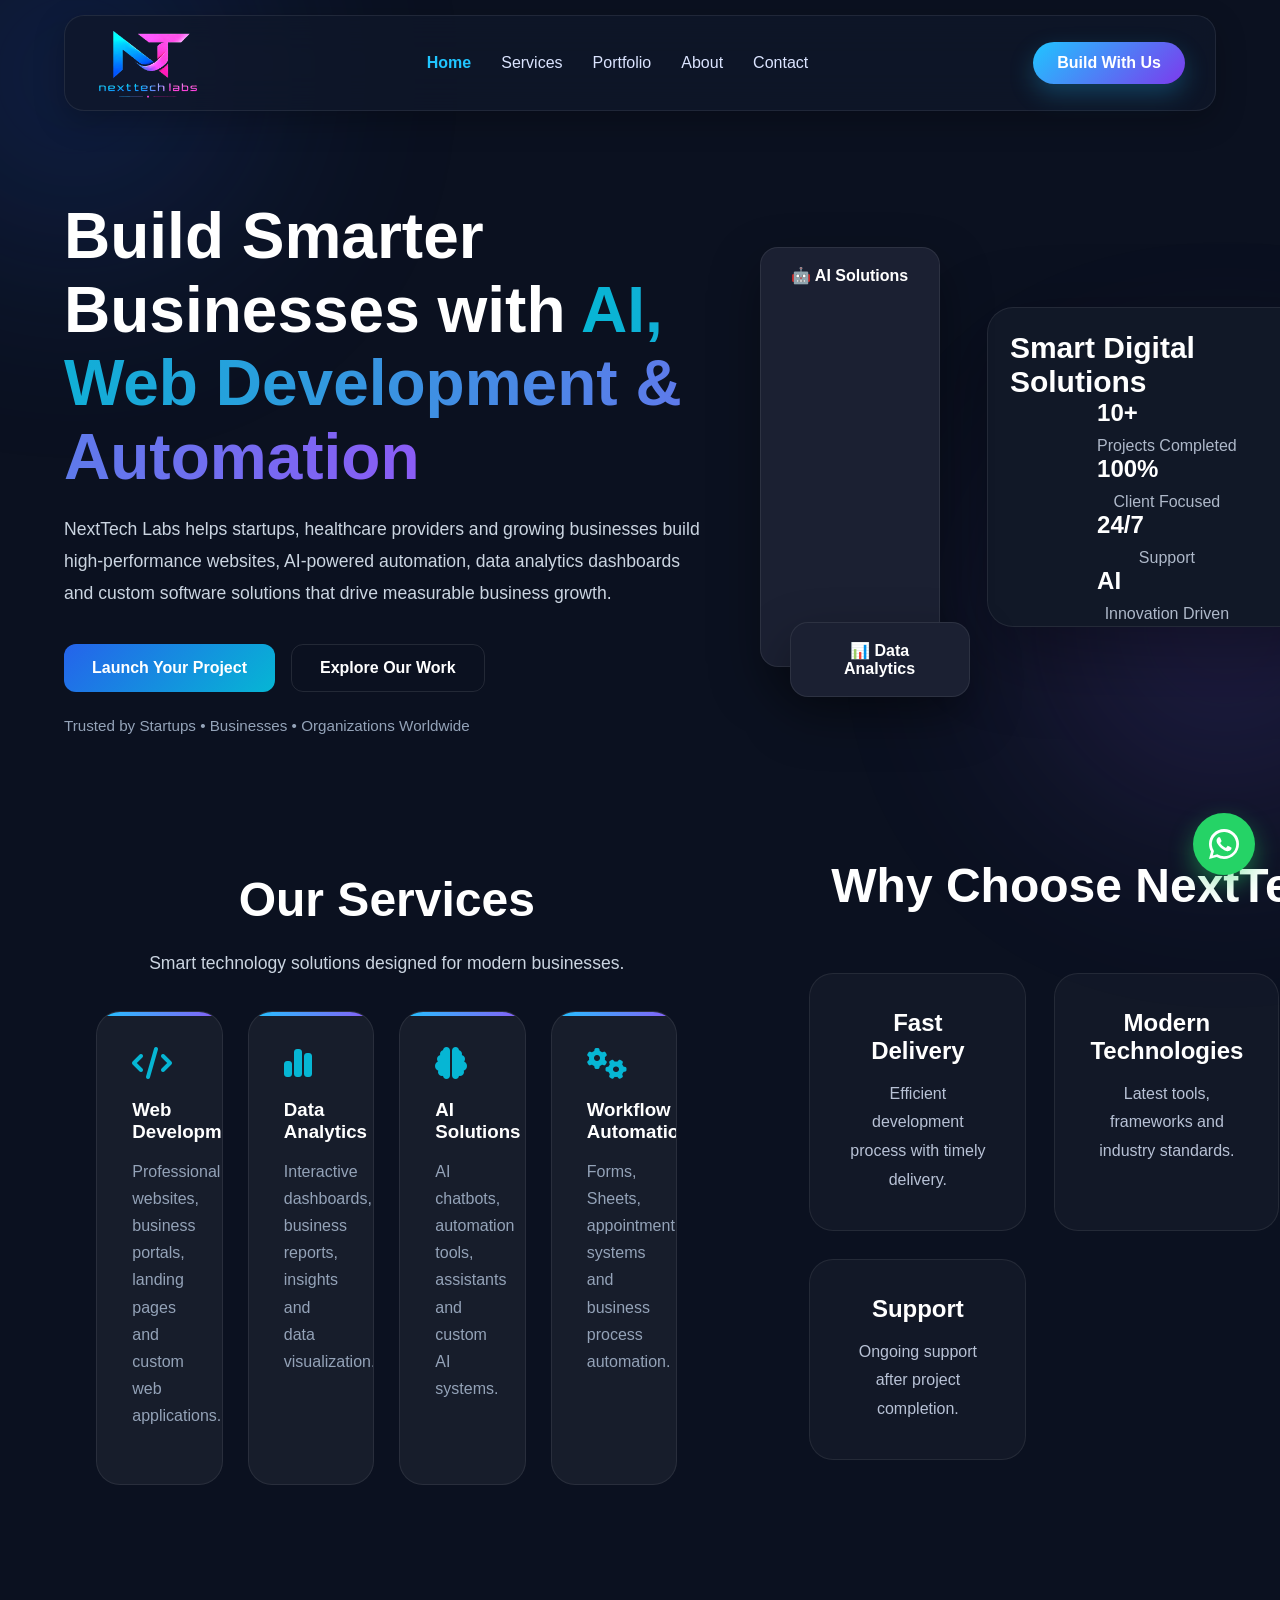
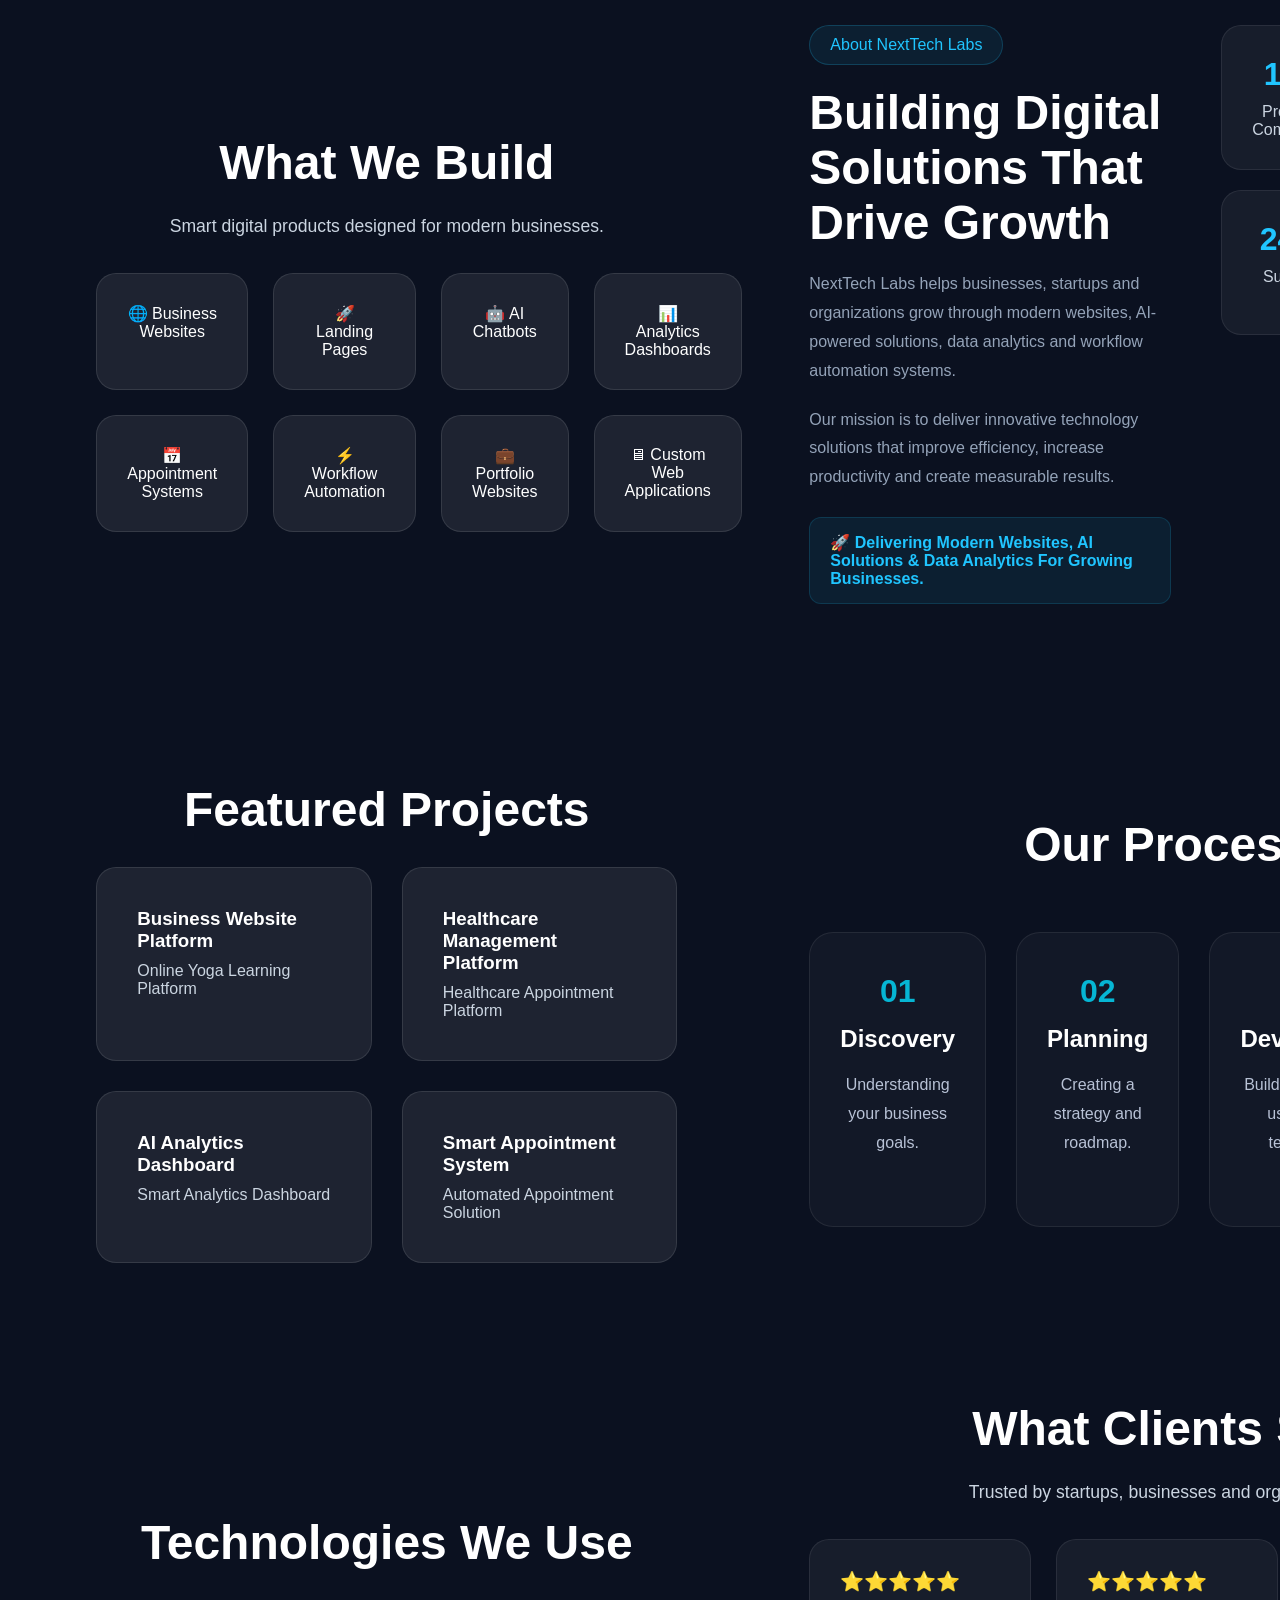
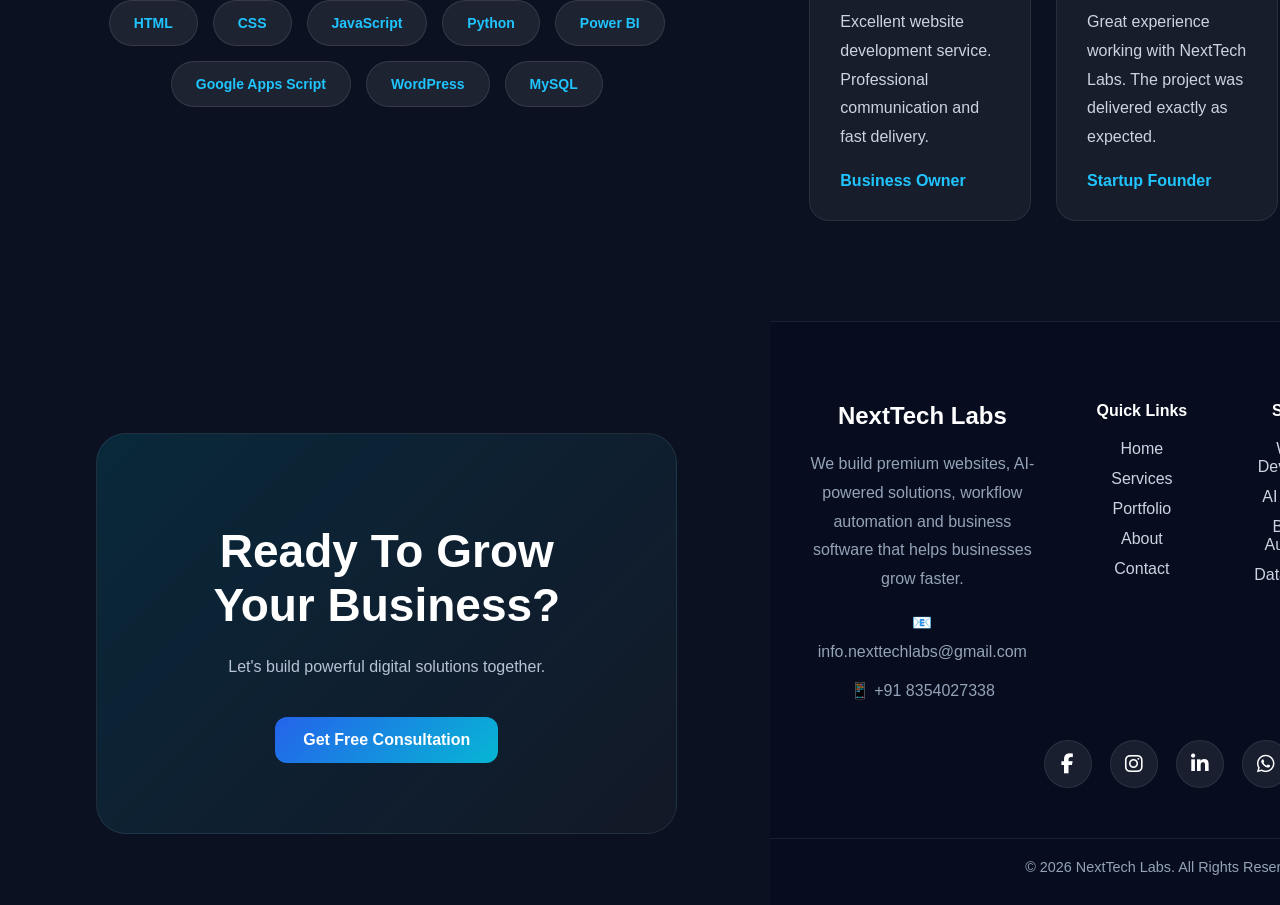
==== commit fec19b65: "Update print statement from 'Hello' to 'Goodbye'" ====
--- a/index.html
+++ b/index.html
@@ -157,54 +157,47 @@
         </div>
             <div class="hero-visual">
 
-                <div class="glass-card dashboard-card">
-
-    <h3>NextTech Labs Overview</h3>
-
-    <div class="dashboard-box">
-    <h3>10+</h3>
-    <p>Projects Completed</p>
-</div>
-
-<div class="dashboard-box">
-    <h3>100%</h3>
-    <p>Client Focused</p>
-</div>
-
-<div class="dashboard-box">
-    <h3>24/7</h3>
-    <p>Support</p>
-</div>
-
-<div class="dashboard-box">
-    <h3>AI</h3>
-    <p>Innovation Driven</p>
-</div>
-
-    </div>
-
-</div>
-
-                <div class="glass-card ai-card">
-                    <i class="fa-solid fa-robot"></i>
-                    <h3>AI Solutions</h3>
-                </div>
-
-                <div class="glass-card analytics-card">
-                    <i class="fa-solid fa-chart-line"></i>
-                    <h3>Data Analytics</h3>
-                </div>
-
-            </div>
-
-        </div>
-    </section>
-    
-</div>
-
-</div>
-
-</section>
+    <div class="glass-card dashboard-card">
+
+        <h3 class="dashboard-title">
+            Smart Digital Solutions
+        </h3>
+
+        <div class="dashboard-grid">
+
+            <div class="dashboard-item">
+                <h2>10+</h2>
+                <p>Projects Completed</p>
+            </div>
+
+            <div class="dashboard-item">
+                <h2>100%</h2>
+                <p>Client Focused</p>
+            </div>
+
+            <div class="dashboard-item">
+                <h2>24/7</h2>
+                <p>Support</p>
+            </div>
+
+            <div class="dashboard-item">
+                <h2>AI</h2>
+                <p>Innovation Driven</p>
+            </div>
+
+        </div>
+
+    </div>
+
+    <div class="floating-card ai-card">
+        🤖 AI Solutions
+    </div>
+
+    <div class="floating-card analytics-card">
+        📊 Data Analytics
+    </div>
+
+</div>
 
     <!-- Services -->
     <section class="services section" id="services">
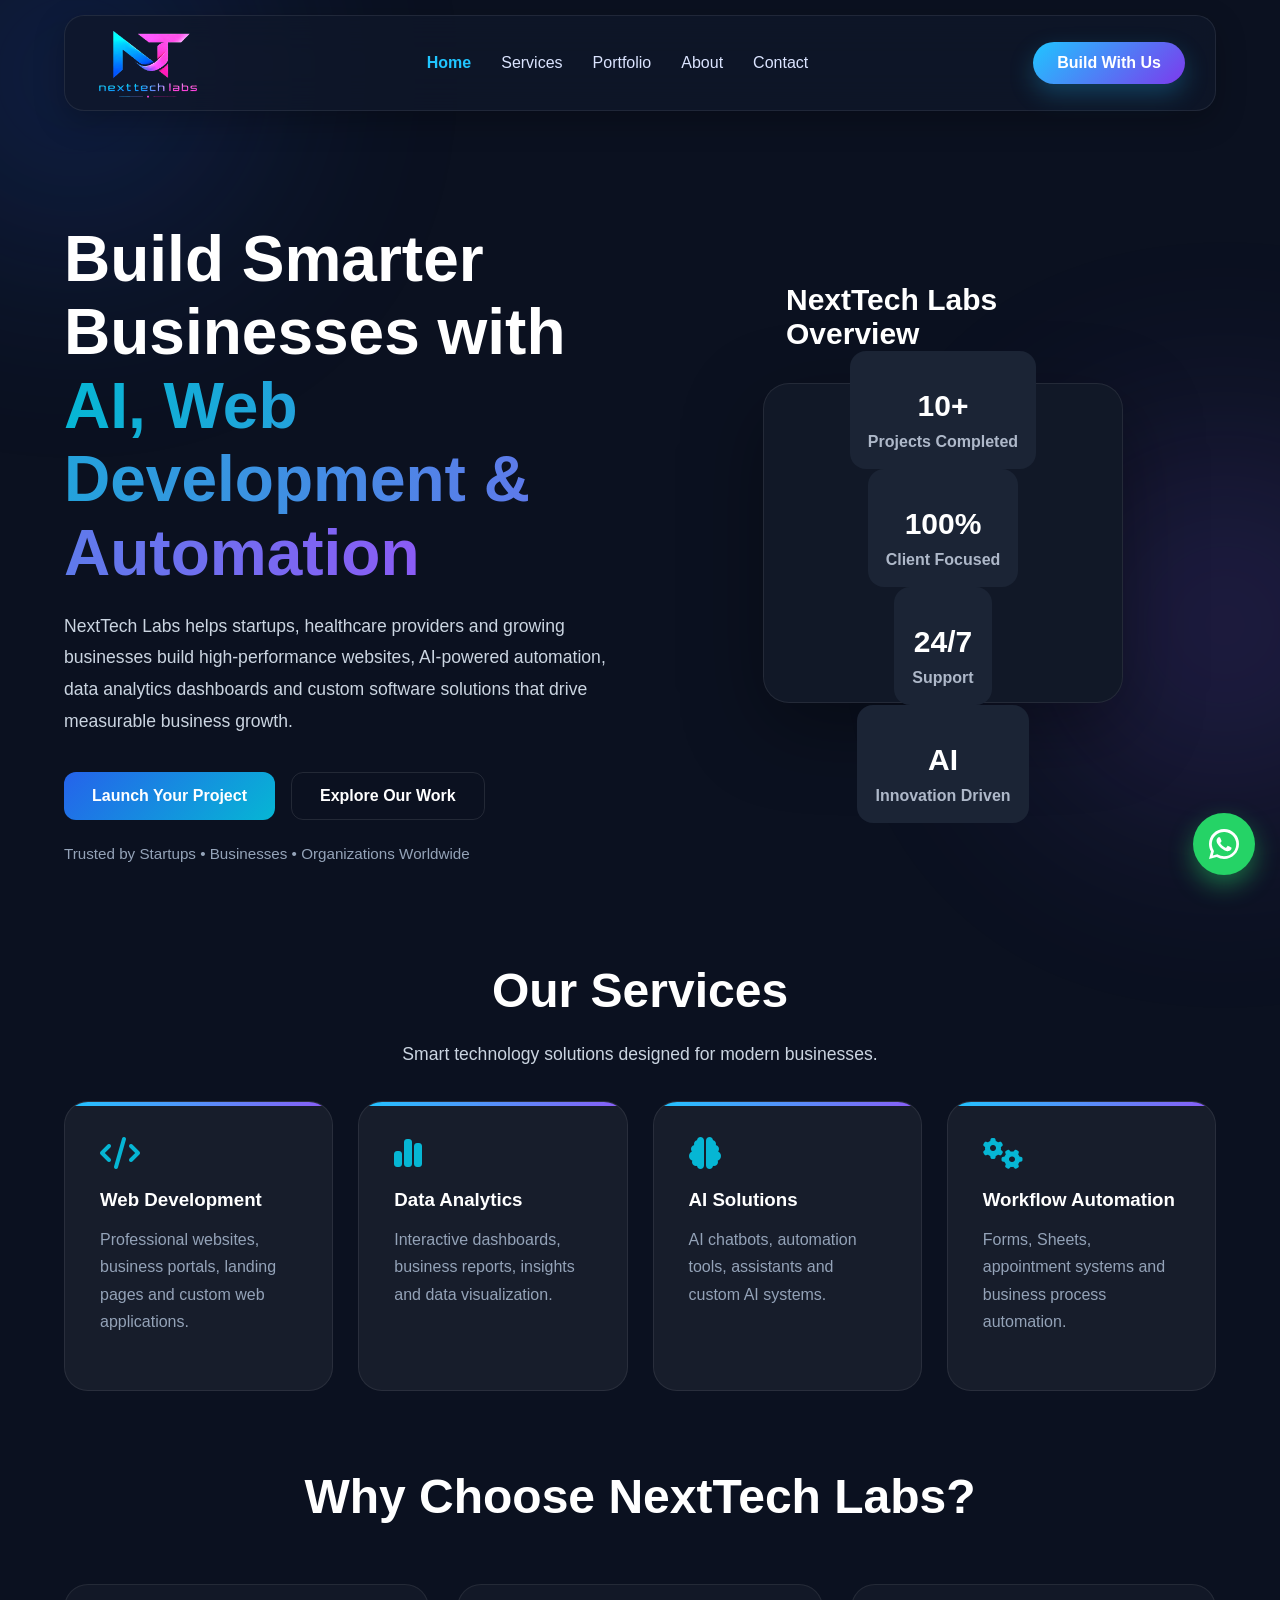
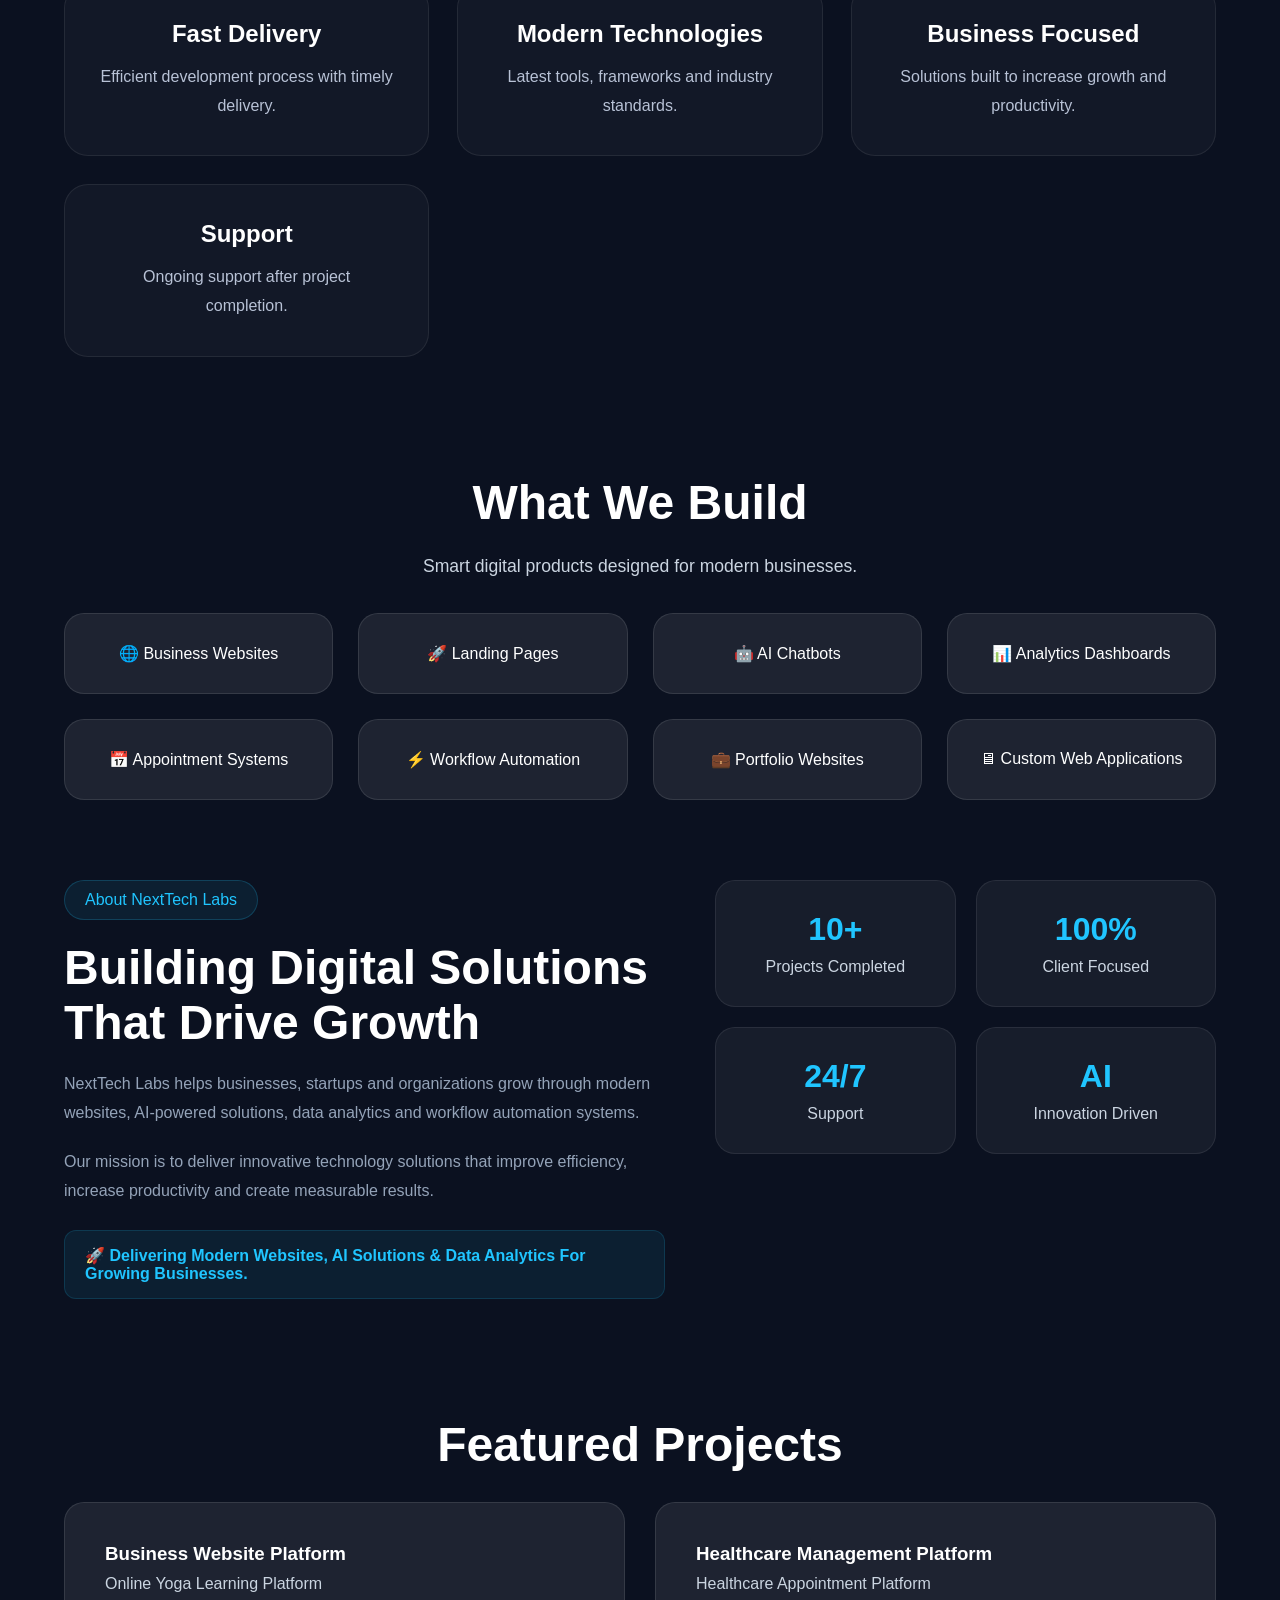
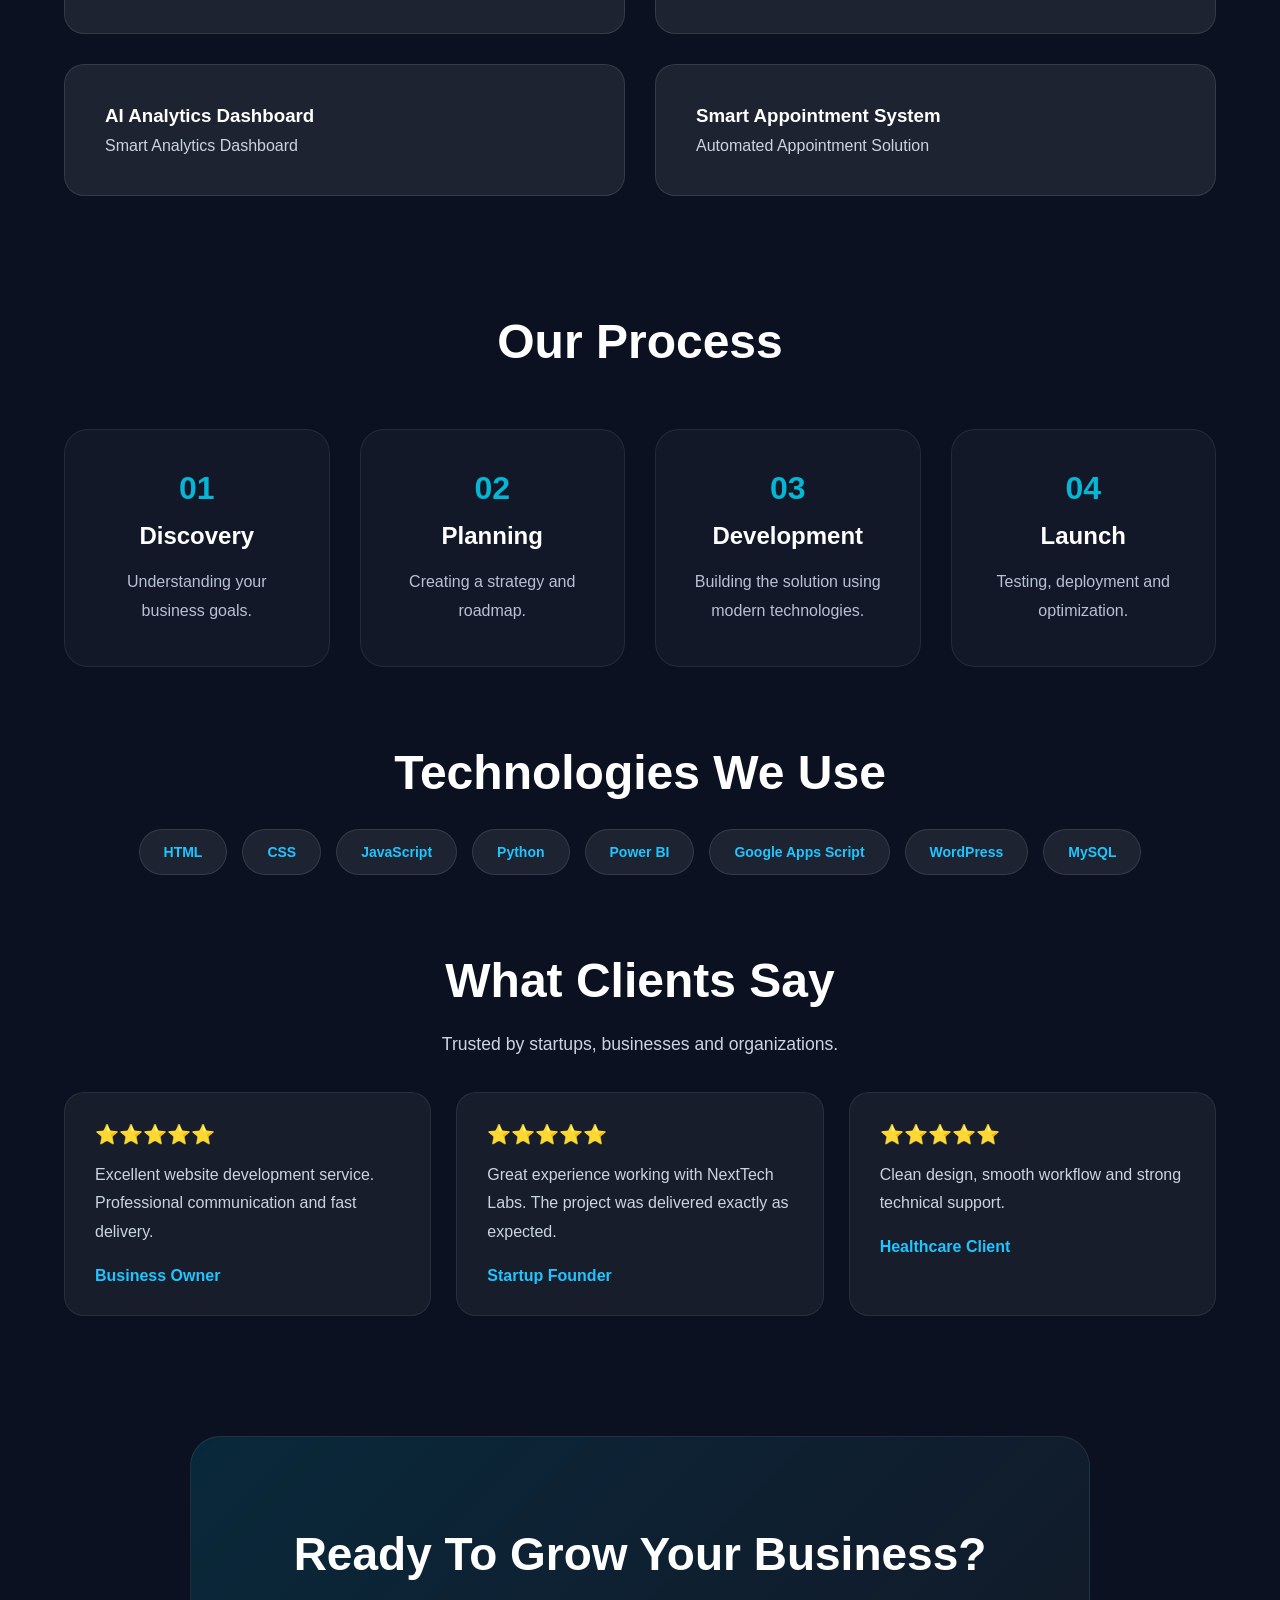
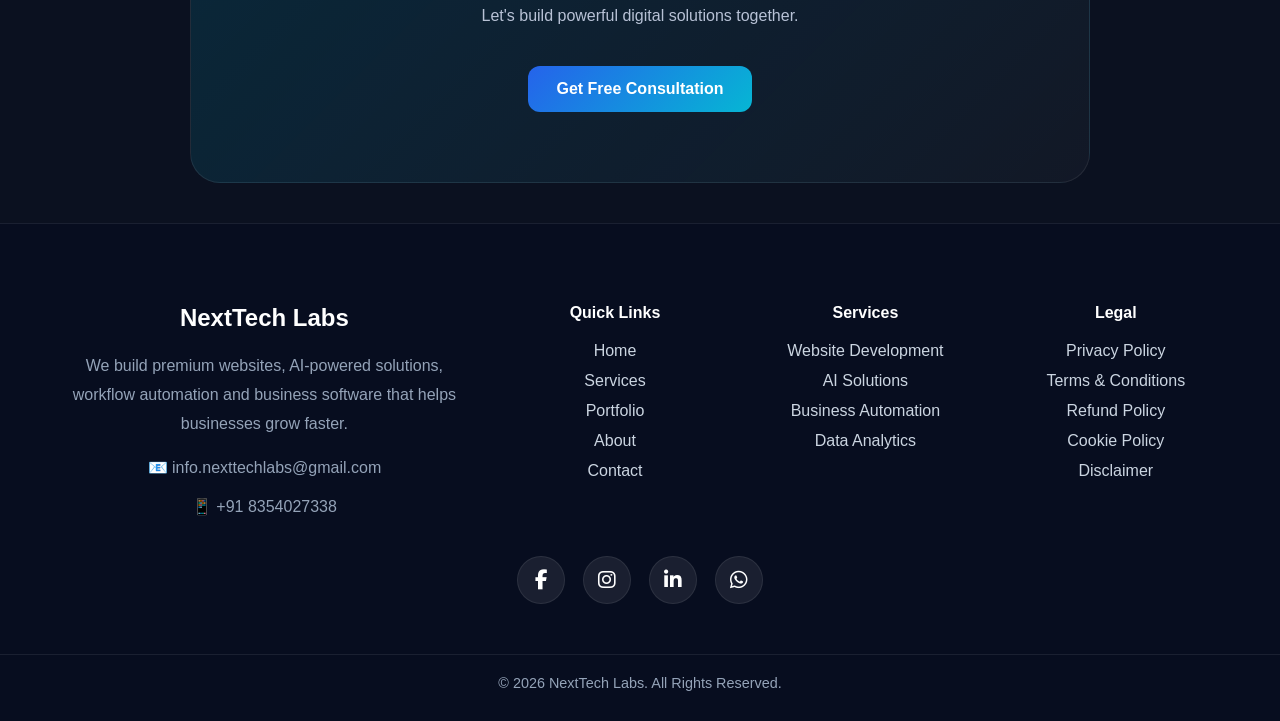
==== commit 668bb990: "Update index.html" ====
--- a/index.html
+++ b/index.html
@@ -157,47 +157,39 @@
         </div>
             <div class="hero-visual">
 
-    <div class="glass-card dashboard-card">
-
-        <h3 class="dashboard-title">
-            Smart Digital Solutions
-        </h3>
-
-        <div class="dashboard-grid">
-
-            <div class="dashboard-item">
-                <h2>10+</h2>
-                <p>Projects Completed</p>
-            </div>
-
-            <div class="dashboard-item">
-                <h2>100%</h2>
-                <p>Client Focused</p>
-            </div>
-
-            <div class="dashboard-item">
-                <h2>24/7</h2>
-                <p>Support</p>
-            </div>
-
-            <div class="dashboard-item">
-                <h2>AI</h2>
-                <p>Innovation Driven</p>
-            </div>
-
-        </div>
-
-    </div>
-
-    <div class="floating-card ai-card">
-        🤖 AI Solutions
-    </div>
-
-    <div class="floating-card analytics-card">
-        📊 Data Analytics
-    </div>
-
-</div>
+                <div class="glass-card dashboard-card">
+
+    <h3>NextTech Labs Overview</h3>
+
+    <div class="dashboard-box">
+    <h3>10+</h3>
+    <p>Projects Completed</p>
+</div>
+
+<div class="dashboard-box">
+    <h3>100%</h3>
+    <p>Client Focused</p>
+</div>
+
+<div class="dashboard-box">
+    <h3>24/7</h3>
+    <p>Support</p>
+</div>
+
+<div class="dashboard-box">
+    <h3>AI</h3>
+    <p>Innovation Driven</p>
+</div>
+
+    </div>
+
+</div>
+ </div>
+    </div>
+    </div>
+</div>
+
+</section>
 
     <!-- Services -->
     <section class="services section" id="services">
--- a/style.css
+++ b/style.css
@@ -2851,3 +2851,64 @@
 font-size:22px;
 
 }
+.dashboard-title{
+
+font-size:34px;
+
+margin-bottom:30px;
+
+text-align:center;
+
+}
+
+.dashboard-grid{
+
+display:grid;
+
+grid-template-columns:repeat(2,1fr);
+
+gap:20px;
+
+}
+
+.dashboard-item{
+
+background:#1b2032;
+
+padding:25px;
+
+border-radius:18px;
+
+text-align:center;
+
+border:1px solid rgba(255,255,255,.08);
+
+transition:.35s;
+
+}
+
+.dashboard-item:hover{
+
+transform:translateY(-8px);
+
+box-shadow:0 20px 50px rgba(0,212,255,.15);
+
+}
+
+.dashboard-item h2{
+
+font-size:40px;
+
+color:#00d4ff;
+
+margin-bottom:8px;
+
+}
+
+.dashboard-item p{
+
+color:#bfc7d6;
+
+font-size:15px;
+
+}
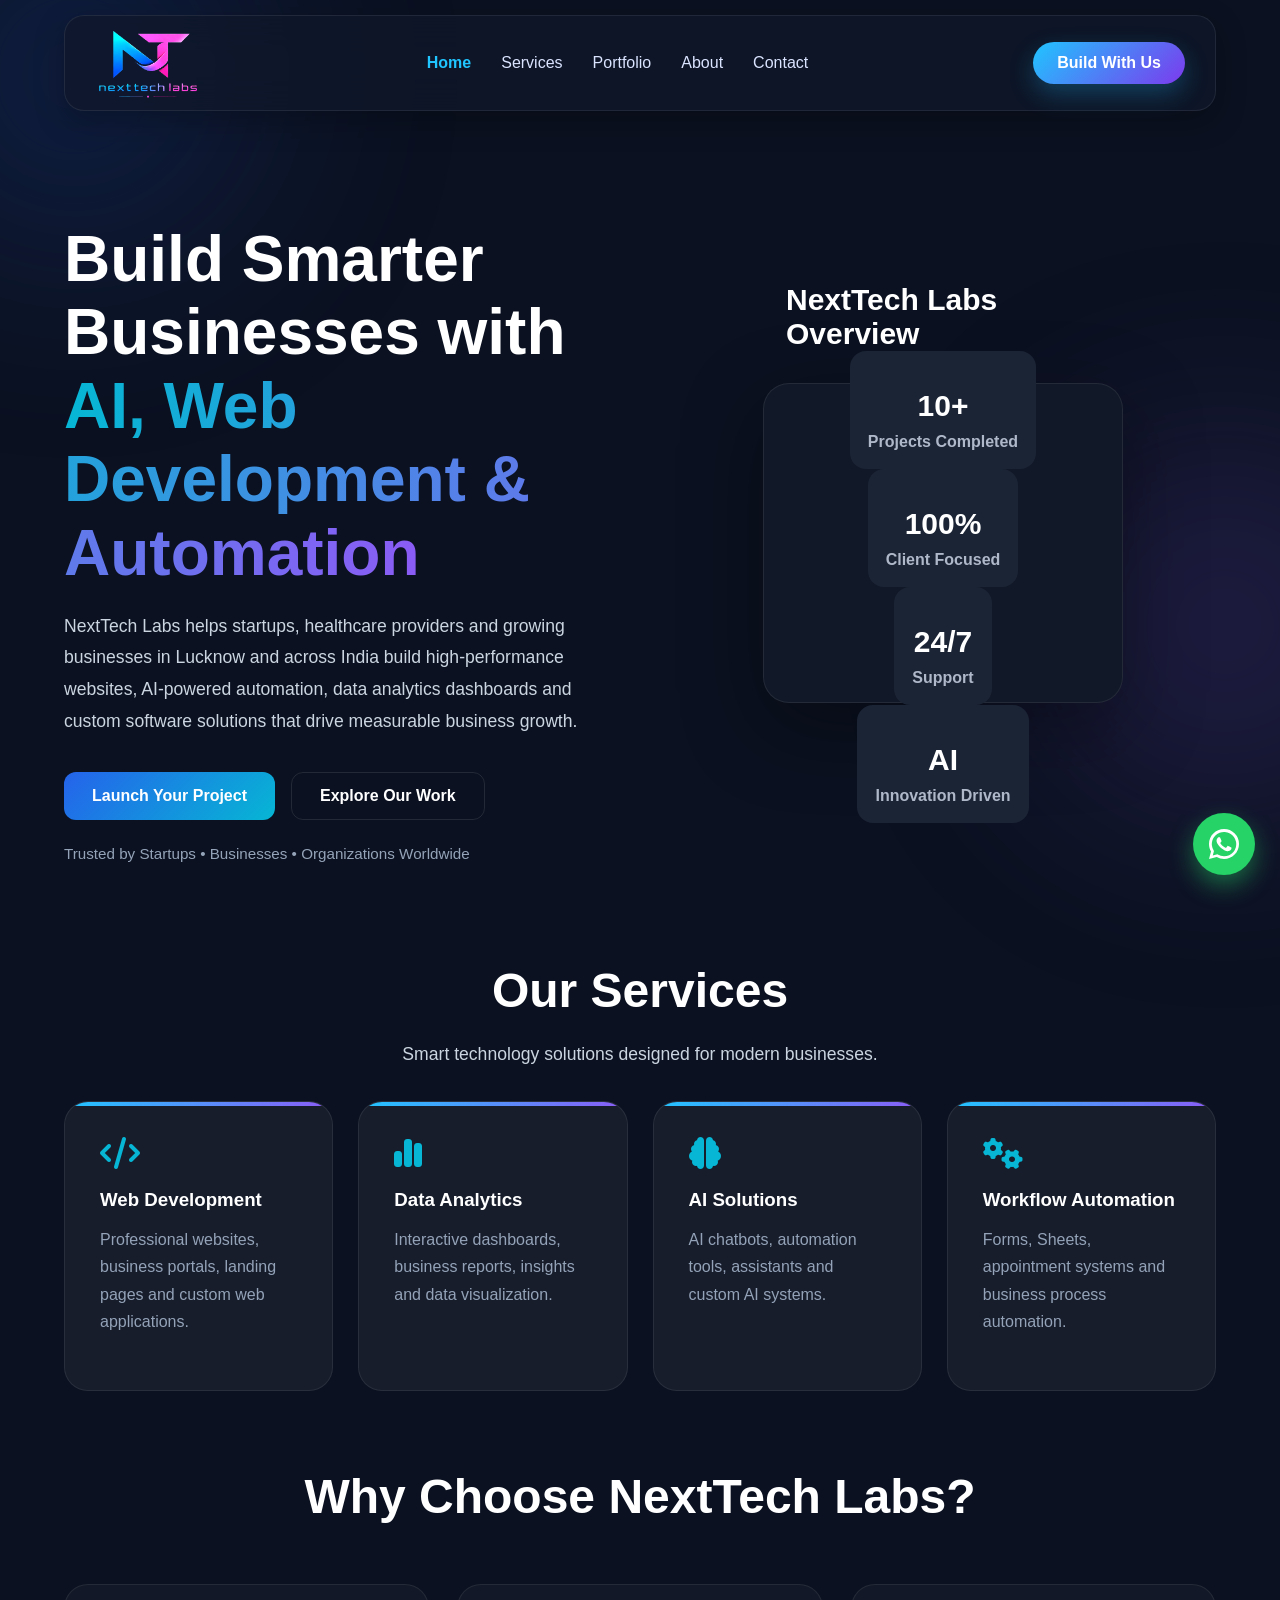
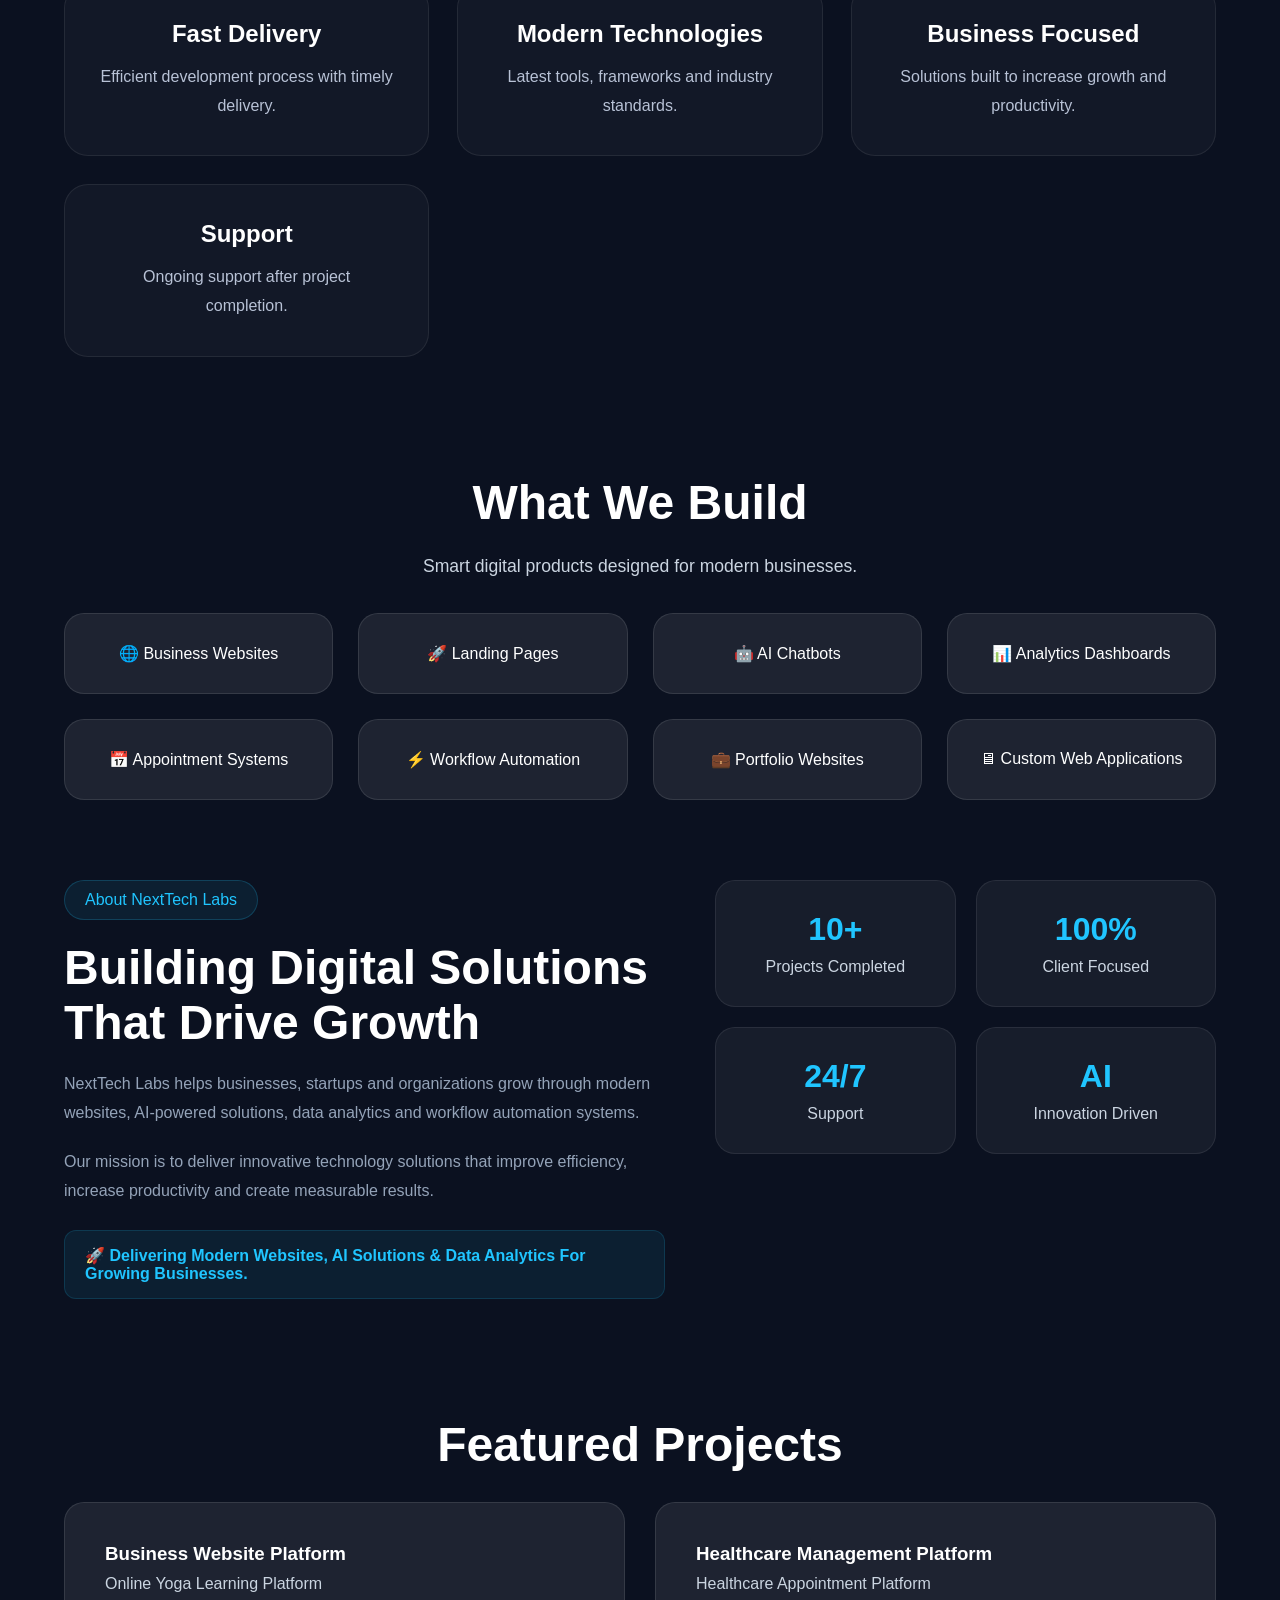
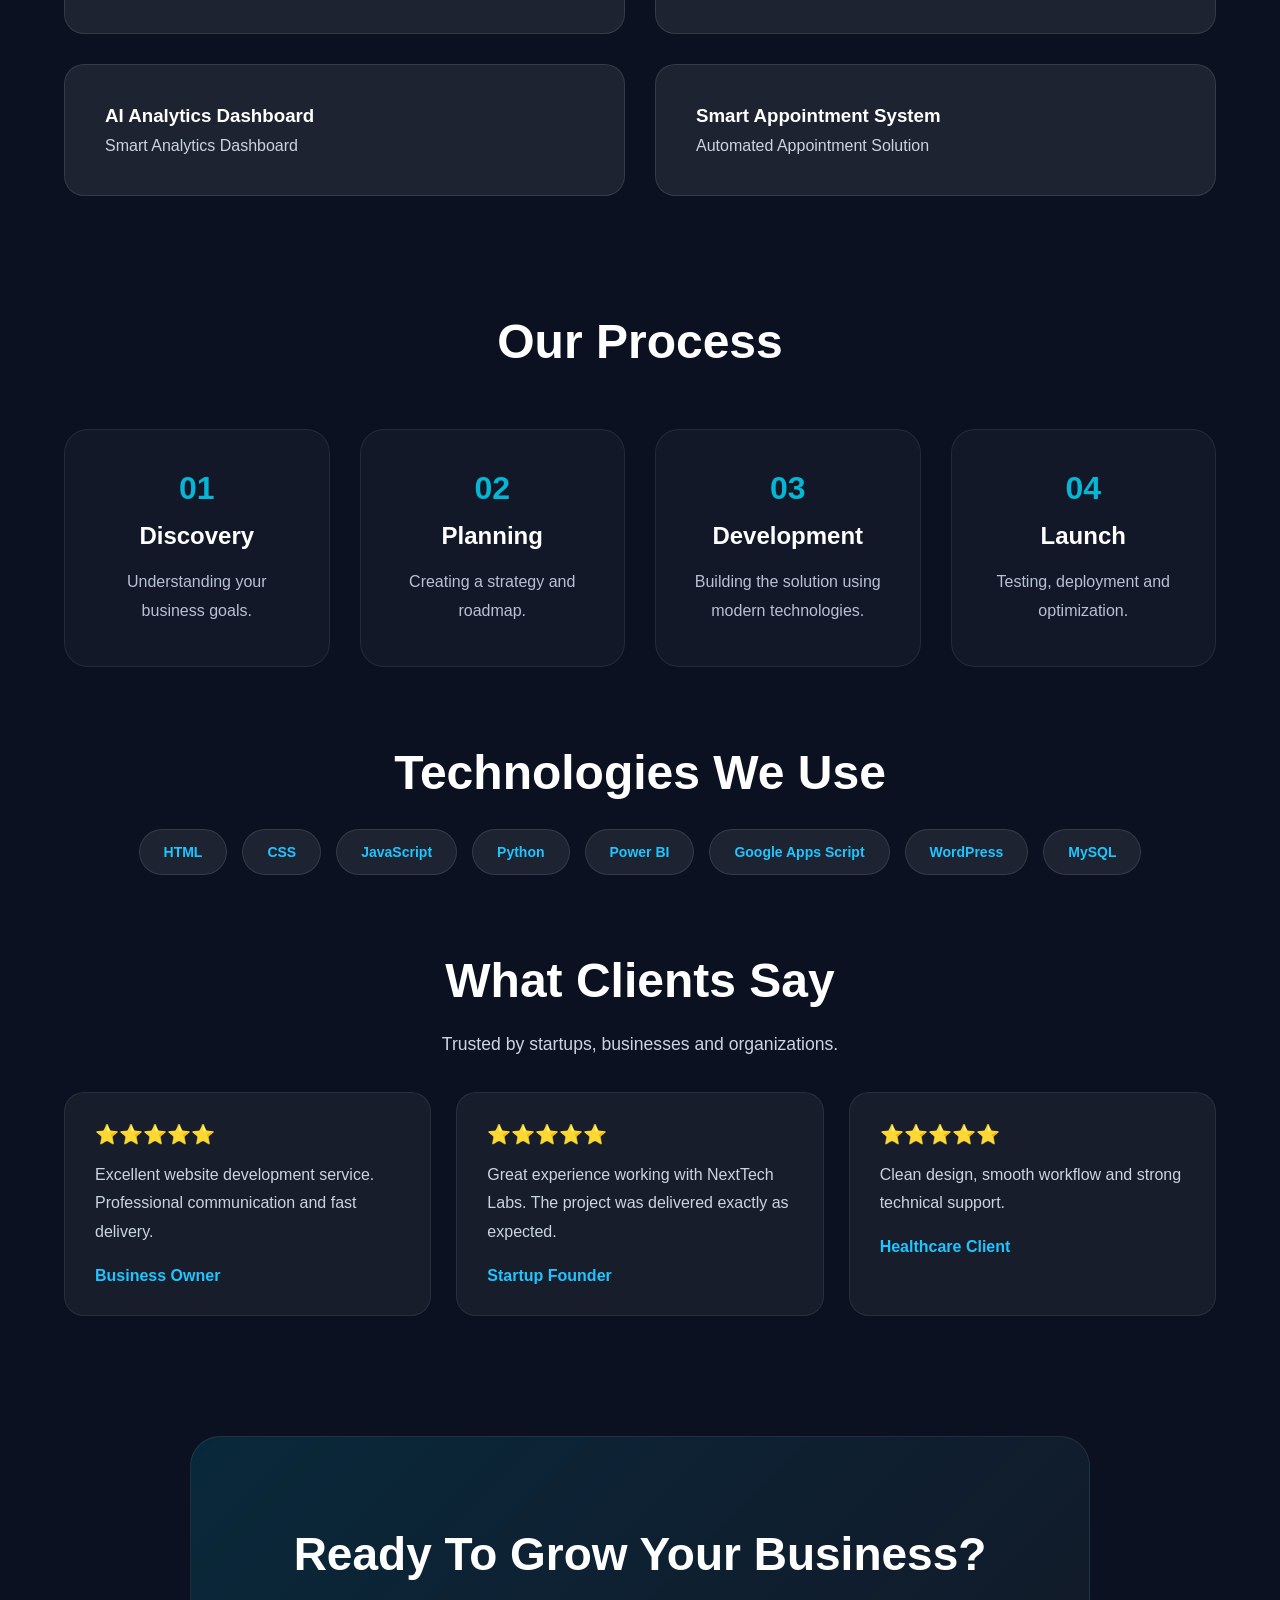
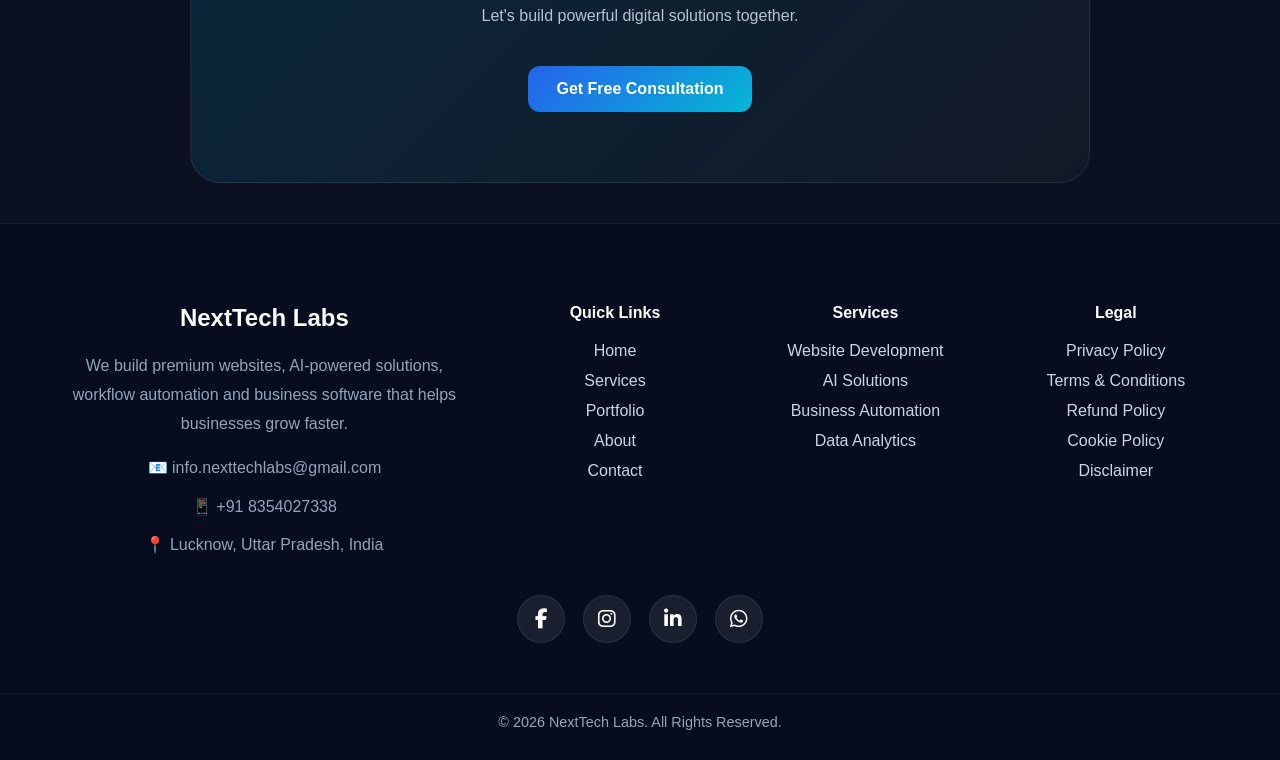
==== commit 6ea9b4b4: "Revise SEO metadata and schema in index.html Updated SEO metadata and improved schema definitions fo" ====
--- a/index.html
+++ b/index.html
@@ -1,691 +1,725 @@
-<!DOCTYPE html>
-<html lang="en">
-<head>
-    <meta charset="UTF-8">
-    <meta http-equiv="X-UA-Compatible" content="IE=edge">
-    <meta name="viewport" content="width=device-width, initial-scale=1.0">
-
-    <title>NextTech Labs | AI, Web Development & Business Automation</title>
-
-    <!-- SEO -->
-    <meta name="description" content="NextTech Labs helps businesses grow with AI Automation, Professional Website Development, Business Automation, Data Analytics, SEO and Digital Solutions.">
-    <meta name="keywords" content="NextTech Labs, AI Automation, Website Development, Web Design, Business Automation, SEO, Data Analytics, Software Company, Lucknow">
-    <meta name="author" content="NextTech Labs">
-    <meta name="robots" content="index,follow,max-image-preview:large">
-
-    <!-- Canonical -->
-    <link rel="canonical" href="https://nexttech-labs.vercel.app/">
-
-    <!-- Theme -->
-    <meta name="theme-color" content="#0B1120">
-
-    <!-- Open Graph -->
-    <meta property="og:type" content="website">
-    <meta property="og:title" content="NextTech Labs | AI, Web Development & Business Automation">
-    <meta property="og:description" content="Professional AI Solutions, Website Development, Business Automation & Data Analytics.">
-    <meta property="og:url" content="https://nexttech-labs.vercel.app/">
-    <meta property="og:image" content="https://nexttech-labs.vercel.app/images/logo.png">
-
-    <!-- Twitter -->
-    <meta name="twitter:card" content="summary_large_image">
-    <meta name="twitter:title" content="NextTech Labs">
-    <meta name="twitter:description" content="Professional AI Solutions, Website Development & Business Automation.">
-    <meta name="twitter:image" content="https://nexttech-labs.vercel.app/images/logo.png">
-
-    <!-- Icons -->
-    <link rel="icon" type="image/png" href="images/favicon.png">
-    <link rel="apple-touch-icon" href="images/favicon.png">
-
-    <!-- Manifest -->
-    <link rel="manifest" href="manifest.json">
-
-    <!-- Fonts -->
-    <link rel="preconnect" href="https://fonts.googleapis.com">
-    <link rel="preconnect" href="https://fonts.gstatic.com" crossorigin>
-
-    <!-- Font Awesome -->
-    <link rel="stylesheet" href="https://cdnjs.cloudflare.com/ajax/libs/font-awesome/6.7.2/css/all.min.css">
-
-    <!-- Styles -->
-    <link rel="stylesheet" href="style.css">
-    <link rel="stylesheet" href="responsive.css">
-
-    <!-- Schema.org -->
-    <script type="application/ld+json">
-    {
-      "@context":"https://schema.org",
-      "@type":"Organization",
-      "name":"NextTech Labs",
-      "url":"https://nexttech-labs.vercel.app",
-      "logo":"https://nexttech-labs.vercel.app/images/logo.png",
-      "email":"info.nexttechlabs@gmail.com"
-    }
-    </script>
-    <script type="application/ld+json">
-{
-  "@context":"https://schema.org",
-  "@type":"LocalBusiness",
-  "name":"NextTech Labs",
-  "image":"https://nexttech-labs.vercel.app/images/logo.png",
-  "url":"https://nexttech-labs.vercel.app",
-  "telephone":"+91-8354027338",
-  "email":"info.nexttechlabs@gmail.com",
-  "address":{
-      "@type":"PostalAddress",
-      "addressLocality":"Lucknow",
-      "addressRegion":"Uttar Pradesh",
-      "addressCountry":"India"
-  },
-
-  "priceRange":"₹₹",
-
-  "sameAs":[
-      "https://www.linkedin.com/company/138694062/admin/dashboard/"
-  ]
-}
-</script>
-</head>
-<body>
-
-    <!-- Background Blur -->
-    <div class="blur blur-1"></div>
-    <div class="blur blur-2"></div>
-
-    <!-- Navbar -->
-    <header class="header">
-    <div class="container navbar">
-
-        <a href="index.html" class="logo">
-            <img src="images/logo.png" alt="NextTech Labs">
-        </a>
-
-        <nav class="nav-menu" id="navMenu">
-            <a href="index.html" class="active">Home</a>
-            <a href="services.html">Services</a>
-            <a href="portfolio.html">Portfolio</a>
-            <a href="about.html">About</a>
-            <a href="contact.html">Contact</a>
-        </nav>
-
-        <a href="contact.html" class="btn-primary nav-btn">
-            Build With Us
-        </a>
-
-        <button class="menu-btn" id="menuBtn" aria-label="Open Menu">
-            ☰
-        </button>
-
-    </div>
-</header>
-
-<!-- Hero -->
-<section class="hero" id="home">
-    <div class="container hero-grid">
-
-        <div class="hero-content">
-
-            <h1>
-    Build Smarter Businesses with
-    <span>AI, Web Development & Automation</span>
-</h1>
-
-            <p>
-    NextTech Labs helps startups, healthcare providers and growing businesses
-    build high-performance websites, AI-powered automation, data analytics
-    dashboards and custom software solutions that drive measurable business growth.
-</p>
-
-            <div class="hero-buttons">
-
-                <a href="https://wa.me/918354027338"
-                   class="btn-primary"
-                   target="_blank">
-                    Launch Your Project
-                </a>
-
-                <a href="#portfolio"
-                   class="btn-secondary">
-                    Explore Our Work
-                </a>
-
-            </div>
-
-            <div class="trust-line">
-                Trusted by Startups • Businesses • Organizations Worldwide
-            </div>
-
-        </div>
-            <div class="hero-visual">
-
-                <div class="glass-card dashboard-card">
-
-    <h3>NextTech Labs Overview</h3>
-
-    <div class="dashboard-box">
-    <h3>10+</h3>
-    <p>Projects Completed</p>
-</div>
-
-<div class="dashboard-box">
-    <h3>100%</h3>
-    <p>Client Focused</p>
-</div>
-
-<div class="dashboard-box">
-    <h3>24/7</h3>
-    <p>Support</p>
-</div>
-
-<div class="dashboard-box">
-    <h3>AI</h3>
-    <p>Innovation Driven</p>
-</div>
-
-    </div>
-
-</div>
- </div>
-    </div>
-    </div>
-</div>
-
-</section>
-
-    <!-- Services -->
-    <section class="services section" id="services">
-
-        <div class="container">
-
-            <div class="section-title">
-                <h2>Our Services</h2>
-                <p>
-                    Smart technology solutions designed
-                    for modern businesses.
-                </p>
-            </div>
-
-            <div class="services-grid">
-
-                <div class="service-card">
-                    <i class="fa-solid fa-code"></i>
-                    <h3>Web Development</h3>
-                    <p>
-                        Professional websites, business portals,
-                        landing pages and custom web applications.
-                    </p>
-                </div>
-
-                <div class="service-card">
-                    <i class="fa-solid fa-chart-simple"></i>
-                    <h3>Data Analytics</h3>
-                    <p>
-                        Interactive dashboards, business reports,
-                        insights and data visualization.
-                    </p>
-                </div>
-
-                <div class="service-card">
-                    <i class="fa-solid fa-brain"></i>
-                    <h3>AI Solutions</h3>
-                    <p>
-                        AI chatbots, automation tools,
-                        assistants and custom AI systems.
-                    </p>
-                </div>
-
-                <div class="service-card">
-                    <i class="fa-solid fa-gears"></i>
-                    <h3>Workflow Automation</h3>
-                    <p>
-                        Forms, Sheets, appointment systems
-                        and business process automation.
-                    </p>
-                </div>
-
-            </div>
-
-        </div>
-
-    </section>
-
-    <!-- Why Choose Us -->
-    <section class="why-us section">
-
-        <div class="container">
-
-            <div class="section-title">
-                <h2>Why Choose NextTech Labs?</h2>
-            </div>
-
-            <div class="why-grid">
-
-                <div class="why-card">
-                    <h3>Fast Delivery</h3>
-                    <p>
-                        Efficient development process
-                        with timely delivery.
-                    </p>
-                </div>
-
-                <div class="why-card">
-                    <h3>Modern Technologies</h3>
-                    <p>
-                        Latest tools, frameworks and
-                        industry standards.
-                    </p>
-                </div>
-
-                <div class="why-card">
-                    <h3>Business Focused</h3>
-                    <p>
-                        Solutions built to increase
-                        growth and productivity.
-                    </p>
-                </div>
-
-                <div class="why-card">
-                    <h3>Support</h3>
-                    <p>
-                        Ongoing support after project
-                        completion.
-                    </p>
-                </div>
-
-            </div>
-
-        </div>
-
-    </section>
-<section class="build section">
-
-<div class="container">
-
-<div class="section-title">
-<h2>What We Build</h2>
-<p>
-Smart digital products designed for modern businesses.
-</p>
-</div>
-
-<div class="build-grid">
-
-<div class="build-card">
-🌐 Business Websites
-</div>
-
-<div class="build-card">
-🚀 Landing Pages
-</div>
-
-<div class="build-card">
-🤖 AI Chatbots
-</div>
-
-<div class="build-card">
-📊 Analytics Dashboards
-</div>
-
-<div class="build-card">
-📅 Appointment Systems
-</div>
-
-<div class="build-card">
-⚡ Workflow Automation
-</div>
-
-<div class="build-card">
-💼 Portfolio Websites
-</div>
-
-<div class="build-card">
-🖥 Custom Web Applications
-</div>
-
-</div>
-
-</div>
-
-</section>
-<section class="section">
-
-    <div class="container">
-
-        <div class="about-grid">
-
-            <div class="about-content">
-
-                <span class="about-tag">
-                    About NextTech Labs
-                </span>
-
-                <h2>
-                    Building Digital Solutions That Drive Growth
-                </h2>
-
-                <p>
-                    NextTech Labs helps businesses, startups and
-                    organizations grow through modern websites,
-                    AI-powered solutions, data analytics and workflow
-                    automation systems.
-                </p>
-
-                <p>
-                    Our mission is to deliver innovative technology
-                    solutions that improve efficiency, increase
-                    productivity and create measurable results.
-                </p>
-
-                <div class="about-highlight">
-    🚀 Delivering Modern Websites, AI Solutions &
-    Data Analytics For Growing Businesses.
-</div>
-            </div>
-
-            <div class="about-card">
-
-                <div class="about-stat">
-                    <h3>10+</h3>
-                    <p>Projects Completed</p>
-                </div>
-
-                <div class="about-stat">
-                    <h3>100%</h3>
-                    <p>Client Focused</p>
-                </div>
-
-                <div class="about-stat">
-                    <h3>24/7</h3>
-                    <p>Support</p>
-                </div>
-
-                <div class="about-stat">
-                    <h3>AI</h3>
-                    <p>Innovation Driven</p>
-                </div>
-
-            </div>
-
-        </div>
-
-    </div>
-
-</section>
-    <!-- Portfolio -->
-    <section class="portfolio section" id="portfolio">
-
-        <div class="container">
-
-            <div class="section-title">
-                <h2>Featured Projects</h2>
-            </div>
-
-            <div class="portfolio-grid">
-
-                <div class="project-card">
-                    <h3>Business Website Platform</h3>
-                    <p>Online Yoga Learning Platform</p>
-                </div>
-
-                <div class="project-card">
-                    <h3>Healthcare Management Platform</h3>
-                    <p>Healthcare Appointment Platform</p>
-                </div>
-
-                <div class="project-card">
-                    <h3>AI Analytics Dashboard</h3>
-                    <p>Smart Analytics Dashboard</p>
-                </div>
-
-                <div class="project-card">
-                    <h3>Smart Appointment System</h3>
-                    <p>Automated Appointment Solution</p>
-                </div>
-
-            </div>
-
-        </div>
-
-    </section>
-<section class="process section">
-
-<div class="container">
-
-<div class="section-title">
-<h2>Our Process</h2>
-</div>
-
-<div class="process-grid">
-
-<div class="process-card">
-<span>01</span>
-<h3>Discovery</h3>
-<p>Understanding your business goals.</p>
-</div>
-
-<div class="process-card">
-<span>02</span>
-<h3>Planning</h3>
-<p>Creating a strategy and roadmap.</p>
-</div>
-
-<div class="process-card">
-<span>03</span>
-<h3>Development</h3>
-<p>Building the solution using modern technologies.</p>
-</div>
-
-<div class="process-card">
-<span>04</span>
-<h3>Launch</h3>
-<p>Testing, deployment and optimization.</p>
-</div>
-
-</div>
-
-</div>
-
-</section>
-    <!-- Tech Stack -->
-    <section class="tech section">
-
-        <div class="container">
-
-            <div class="section-title">
-                <h2>Technologies We Use</h2>
-            </div>
-
-            <div class="tech-stack">
-
-                <span>HTML</span>
-                <span>CSS</span>
-                <span>JavaScript</span>
-                <span>Python</span>
-                <span>Power BI</span>
-                <span>Google Apps Script</span>
-                <span>WordPress</span>
-                <span>MySQL</span>
-
-            </div>
-
-        </div>
-
-    </section>
-
-    <section class="section">
-
-    <div class="container">
-
-        <div class="section-title">
-            <h2>What Clients Say</h2>
-            <p>Trusted by startups, businesses and organizations.</p>
-        </div>
-
-        <div class="testimonial-grid">
-
-            <div class="testimonial-card">
-                <div class="stars">⭐⭐⭐⭐⭐</div>
-                <p>
-                    Excellent website development service.
-                    Professional communication and fast delivery.
-                </p>
-                <h4>Business Owner</h4>
-            </div>
-
-            <div class="testimonial-card">
-                <div class="stars">⭐⭐⭐⭐⭐</div>
-                <p>
-                    Great experience working with NextTech Labs.
-                    The project was delivered exactly as expected.
-                </p>
-                <h4>Startup Founder</h4>
-            </div>
-
-            <div class="testimonial-card">
-                <div class="stars">⭐⭐⭐⭐⭐</div>
-                <p>
-                    Clean design, smooth workflow and strong technical support.
-                </p>
-                <h4>Healthcare Client</h4>
-            </div>
-
-        </div>
-
-    </div>
-
-</section>
-    <!-- CTA -->
-    <section class="cta section" id="contact">
-
-        <div class="container">
-
-            <div class="cta-box">
-
-                <h2>
-                    Ready To Grow Your Business?
-                </h2>
-
-                <p>
-                    Let's build powerful digital
-                    solutions together.
-                </p>
-
-                <a href="contact.html" class="btn-primary">
-    Get Free Consultation
-</a>
-
-            </div>
-
-        </div>
-
-    </section>
-
-    <!-- Footer -->
-    <footer class="footer">
-
-    <div class="container footer-grid">
-
-        <!-- Company -->
-        <div class="footer-col">
-            <h2>NextTech Labs</h2>
-
-            <p>
-                We build premium websites, AI-powered solutions,
-                workflow automation and business software that helps
-                businesses grow faster.
-            </p>
-
-            <p style="margin-top:15px;">
-                📧 info.nexttechlabs@gmail.com
-            </p>
-
-            <p>
-                📱 +91 8354027338
-            </p>
-
-        </div>
-
-        <!-- Quick Links -->
-        <div class="footer-col">
-
-            <h4>Quick Links</h4>
-
-            <a href="index.html">Home</a>
-            <a href="services.html">Services</a>
-            <a href="portfolio.html">Portfolio</a>
-            <a href="about.html">About</a>
-            <a href="contact.html">Contact</a>
-
-        </div>
-
-        <!-- Services -->
-        <div class="footer-col">
-
-            <h4>Services</h4>
-
-            <a href="services.html">Website Development</a>
-            <a href="services.html">AI Solutions</a>
-            <a href="services.html">Business Automation</a>
-            <a href="services.html">Data Analytics</a>
-
-        </div>
-
-        <!-- Legal -->
-        <div class="footer-col">
-
-            <h4>Legal</h4>
-
-            <a href="privacy-policy.html">Privacy Policy</a>
-            <a href="terms-and-conditions.html">Terms & Conditions</a>
-            <a href="refund-policy.html">Refund Policy</a>
-            <a href="cookie-policy.html">Cookie Policy</a>
-            <a href="disclaimer.html">Disclaimer</a>
-
-        </div>
-
-    </div>
-
-    <div class="social-links">
-
-        <a href="https://www.facebook.com/profile.php?id=61592546766248" target="_blank" aria-label="Facebook">
-            <i class="fab fa-facebook-f"></i>
-        </a>
-
-        <a href="https://www.instagram.com/nexttechlabs/" target="_blank" aria-label="Instagram">
-            <i class="fab fa-instagram"></i>
-        </a>
-
-        <a href="https://www.linkedin.com/company/138694062/admin/dashboard/" target="_blank" aria-label="LinkedIn">
-            <i class="fab fa-linkedin-in"></i>
-        </a>
-
-        <a href="https://wa.me/918354027338" target="_blank" aria-label="WhatsApp">
-            <i class="fab fa-whatsapp"></i>
-        </a>
-
-    </div>
-
-    <div class="copyright">
-        © 2026 NextTech Labs. All Rights Reserved.
-    </div>
-
-</footer>
-
-<script src="script.js"></script>
-    <!-- Floating WhatsApp Button -->
-<a href="https://wa.me/918354027338?text=Hello%20NextTech%20Labs,%20I%20want%20to%20discuss%20a%20project."
-   class="whatsapp-float"
-   target="_blank"
-   aria-label="Chat on WhatsApp">
-
-    <svg xmlns="http://www.w3.org/2000/svg"
-         width="30"
-         height="30"
-         fill="currentColor"
-         viewBox="0 0 16 16">
-      <path d="M13.601 2.326A7.854 7.854 0 0 0 8.004 0C3.582 0 0 3.582 0 8c0 1.41.37 2.79 1.074 4.004L0 16l4.102-1.055A7.965 7.965 0 0 0 8.004 16C12.422 16 16 12.418 16 8a7.95 7.95 0 0 0-2.399-5.674ZM8.004 14.56a6.52 6.52 0 0 1-3.324-.91l-.238-.142-2.434.626.65-2.372-.155-.244A6.51 6.51 0 1 1 8.004 14.56Zm3.584-4.875c-.196-.098-1.16-.573-1.34-.638-.18-.065-.31-.098-.442.098-.131.197-.507.639-.622.77-.114.131-.229.147-.425.049-.196-.098-.828-.305-1.578-.973-.584-.52-.978-1.162-1.093-1.358-.114-.197-.012-.303.086-.401.088-.087.196-.229.294-.344.098-.114.131-.196.196-.327.065-.131.033-.245-.016-.344-.049-.098-.442-1.065-.605-1.458-.159-.382-.321-.33-.442-.336l-.376-.007c-.131 0-.344.049-.523.245-.18.197-.687.671-.687 1.637s.703 1.9.801 2.03c.098.131 1.384 2.114 3.355 2.964.469.202.835.322 1.12.412.47.149.897.128 1.235.078.377-.056 1.16-.474 1.324-.932.164-.458.164-.85.114-.932-.049-.082-.18-.131-.376-.229Z"/>
-    </svg>
-
-</a>
-
-</body>
-</html>
+<!DOCTYPE html>
+<html lang="en">
+<head>
+    <meta charset="UTF-8">
+    <meta http-equiv="X-UA-Compatible" content="IE=edge">
+    <meta name="viewport" content="width=device-width, initial-scale=1.0">
+
+    <title>NextTech Labs | Web Development Company in Lucknow</title>
+
+    <!-- Primary SEO -->
+    <meta name="description"
+          content="NextTech Labs is a web development and software company in Lucknow offering website development, AI solutions, automation, SEO, data analytics and custom digital solutions for businesses.">
+    <meta name="keywords"
+          content="NextTech Labs, web development company in Lucknow, web developer in Lucknow, website development Lucknow, software company in Lucknow, software development Lucknow, AI automation Lucknow, SEO company Lucknow, business automation Lucknow">
+    <meta name="author" content="NextTech Labs">
+    <meta name="robots" content="index,follow,max-image-preview:large,max-snippet:-1,max-video-preview:-1">
+
+    <!-- Canonical -->
+    <link rel="canonical" href="https://nexttech-labs.vercel.app/">
+
+    <!-- Theme -->
+    <meta name="theme-color" content="#0B1120">
+
+    <!-- Open Graph -->
+    <meta property="og:type" content="website">
+    <meta property="og:title" content="NextTech Labs | Web Development Company in Lucknow">
+    <meta property="og:description"
+          content="Web development, software development, AI automation, SEO and digital solutions for businesses in Lucknow.">
+    <meta property="og:url" content="https://nexttech-labs.vercel.app/">
+    <meta property="og:site_name" content="NextTech Labs">
+
+    <!-- Twitter -->
+    <meta name="twitter:card" content="summary">
+    <meta name="twitter:title" content="NextTech Labs | Web Development Company in Lucknow">
+    <meta name="twitter:description"
+          content="Web development, software development, AI automation, SEO and digital solutions for businesses in Lucknow.">
+
+    <!-- Icons -->
+    <link rel="icon" type="image/png" href="images/favicon.png">
+    <link rel="apple-touch-icon" href="images/favicon.png">
+
+    <!-- Manifest -->
+    <link rel="manifest" href="manifest.json">
+
+    <!-- Fonts -->
+    <link rel="preconnect" href="https://fonts.googleapis.com">
+    <link rel="preconnect" href="https://fonts.gstatic.com" crossorigin>
+
+    <!-- Font Awesome -->
+    <link rel="stylesheet"
+          href="https://cdnjs.cloudflare.com/ajax/libs/font-awesome/6.7.2/css/all.min.css">
+
+    <!-- Styles -->
+    <link rel="stylesheet" href="style.css">
+    <link rel="stylesheet" href="responsive.css">
+
+    <!-- Organization / Local Business Schema -->
+    <script type="application/ld+json">
+    {
+      "@context": "https://schema.org",
+      "@type": "LocalBusiness",
+      "@id": "https://nexttech-labs.vercel.app/#business",
+      "name": "NextTech Labs",
+      "url": "https://nexttech-labs.vercel.app/",
+      "logo": "https://nexttech-labs.vercel.app/images/logo.png",
+      "telephone": "+91-8354027338",
+      "email": "info.nexttechlabs@gmail.com",
+      "description": "Web development, software development, AI solutions, business automation, SEO and data analytics services in Lucknow.",
+      "priceRange": "₹₹",
+      "address": {
+        "@type": "PostalAddress",
+        "addressLocality": "Lucknow",
+        "addressRegion": "Uttar Pradesh",
+        "addressCountry": "IN"
+      },
+      "areaServed": [
+        {
+          "@type": "City",
+          "name": "Lucknow"
+        },
+        {
+          "@type": "AdministrativeArea",
+          "name": "Uttar Pradesh"
+        },
+        {
+          "@type": "Country",
+          "name": "India"
+        }
+      ],
+      "serviceType": [
+        "Web Development",
+        "Software Development",
+        "AI Solutions",
+        "Business Automation",
+        "SEO",
+        "Data Analytics"
+      ],
+      "sameAs": [
+        "https://www.instagram.com/nexttechlabs/",
+        "https://www.facebook.com/profile.php?id=61592546766248"
+      ]
+    }
+    </script>
+
+    <!-- Website Schema -->
+    <script type="application/ld+json">
+    {
+      "@context": "https://schema.org",
+      "@type": "WebSite",
+      "@id": "https://nexttech-labs.vercel.app/#website",
+      "url": "https://nexttech-labs.vercel.app/",
+      "name": "NextTech Labs",
+      "publisher": {
+        "@id": "https://nexttech-labs.vercel.app/#business"
+      },
+      "inLanguage": "en-IN"
+    }
+    </script>
+</head>
+<body>
+
+    <!-- Background Blur -->
+    <div class="blur blur-1"></div>
+    <div class="blur blur-2"></div>
+
+    <!-- Navbar -->
+    <header class="header">
+    <div class="container navbar">
+
+        <a href="index.html" class="logo">
+            <img src="images/logo.png" alt="NextTech Labs">
+        </a>
+
+        <nav class="nav-menu" id="navMenu">
+            <a href="index.html" class="active">Home</a>
+            <a href="services.html">Services</a>
+            <a href="portfolio.html">Portfolio</a>
+            <a href="about.html">About</a>
+            <a href="contact.html">Contact</a>
+        </nav>
+
+        <a href="contact.html" class="btn-primary nav-btn">
+            Build With Us
+        </a>
+
+        <button class="menu-btn" id="menuBtn" aria-label="Open Menu">
+            ☰
+        </button>
+
+    </div>
+</header>
+
+<!-- Hero -->
+<section class="hero" id="home">
+    <div class="container hero-grid">
+
+        <div class="hero-content">
+
+            <h1>
+    Build Smarter Businesses with
+    <span>AI, Web Development & Automation</span>
+</h1>
+
+            <p>
+    NextTech Labs helps startups, healthcare providers and growing businesses in Lucknow
+    and across India build high-performance websites, AI-powered automation, data analytics
+    dashboards and custom software solutions that drive measurable business growth.
+</p>
+
+            <div class="hero-buttons">
+
+                <a href="https://wa.me/918354027338"
+                   class="btn-primary"
+                   target="_blank">
+                    Launch Your Project
+                </a>
+
+                <a href="#portfolio"
+                   class="btn-secondary">
+                    Explore Our Work
+                </a>
+
+            </div>
+
+            <div class="trust-line">
+                Trusted by Startups • Businesses • Organizations Worldwide
+            </div>
+
+        </div>
+            <div class="hero-visual">
+
+                <div class="glass-card dashboard-card">
+
+    <h3>NextTech Labs Overview</h3>
+
+    <div class="dashboard-box">
+    <h3>10+</h3>
+    <p>Projects Completed</p>
+</div>
+
+<div class="dashboard-box">
+    <h3>100%</h3>
+    <p>Client Focused</p>
+</div>
+
+<div class="dashboard-box">
+    <h3>24/7</h3>
+    <p>Support</p>
+</div>
+
+<div class="dashboard-box">
+    <h3>AI</h3>
+    <p>Innovation Driven</p>
+</div>
+
+    </div>
+
+</div>
+ </div>
+    </div>
+
+</section>
+
+    <!-- Services -->
+    <section class="services section" id="services">
+
+        <div class="container">
+
+            <div class="section-title">
+                <h2>Our Services</h2>
+                <p>
+                    Smart technology solutions designed
+                    for modern businesses.
+                </p>
+            </div>
+
+            <div class="services-grid">
+
+                <div class="service-card">
+                    <i class="fa-solid fa-code"></i>
+                    <h3>Web Development</h3>
+                    <p>
+                        Professional websites, business portals,
+                        landing pages and custom web applications.
+                    </p>
+                </div>
+
+                <div class="service-card">
+                    <i class="fa-solid fa-chart-simple"></i>
+                    <h3>Data Analytics</h3>
+                    <p>
+                        Interactive dashboards, business reports,
+                        insights and data visualization.
+                    </p>
+                </div>
+
+                <div class="service-card">
+                    <i class="fa-solid fa-brain"></i>
+                    <h3>AI Solutions</h3>
+                    <p>
+                        AI chatbots, automation tools,
+                        assistants and custom AI systems.
+                    </p>
+                </div>
+
+                <div class="service-card">
+                    <i class="fa-solid fa-gears"></i>
+                    <h3>Workflow Automation</h3>
+                    <p>
+                        Forms, Sheets, appointment systems
+                        and business process automation.
+                    </p>
+                </div>
+
+            </div>
+
+        </div>
+
+    </section>
+
+    <!-- Why Choose Us -->
+    <section class="why-us section">
+
+        <div class="container">
+
+            <div class="section-title">
+                <h2>Why Choose NextTech Labs?</h2>
+            </div>
+
+            <div class="why-grid">
+
+                <div class="why-card">
+                    <h3>Fast Delivery</h3>
+                    <p>
+                        Efficient development process
+                        with timely delivery.
+                    </p>
+                </div>
+
+                <div class="why-card">
+                    <h3>Modern Technologies</h3>
+                    <p>
+                        Latest tools, frameworks and
+                        industry standards.
+                    </p>
+                </div>
+
+                <div class="why-card">
+                    <h3>Business Focused</h3>
+                    <p>
+                        Solutions built to increase
+                        growth and productivity.
+                    </p>
+                </div>
+
+                <div class="why-card">
+                    <h3>Support</h3>
+                    <p>
+                        Ongoing support after project
+                        completion.
+                    </p>
+                </div>
+
+            </div>
+
+        </div>
+
+    </section>
+<section class="build section">
+
+<div class="container">
+
+<div class="section-title">
+<h2>What We Build</h2>
+<p>
+Smart digital products designed for modern businesses.
+</p>
+</div>
+
+<div class="build-grid">
+
+<div class="build-card">
+🌐 Business Websites
+</div>
+
+<div class="build-card">
+🚀 Landing Pages
+</div>
+
+<div class="build-card">
+🤖 AI Chatbots
+</div>
+
+<div class="build-card">
+📊 Analytics Dashboards
+</div>
+
+<div class="build-card">
+📅 Appointment Systems
+</div>
+
+<div class="build-card">
+⚡ Workflow Automation
+</div>
+
+<div class="build-card">
+💼 Portfolio Websites
+</div>
+
+<div class="build-card">
+🖥 Custom Web Applications
+</div>
+
+</div>
+
+</div>
+
+</section>
+<section class="section">
+
+    <div class="container">
+
+        <div class="about-grid">
+
+            <div class="about-content">
+
+                <span class="about-tag">
+                    About NextTech Labs
+                </span>
+
+                <h2>
+                    Building Digital Solutions That Drive Growth
+                </h2>
+
+                <p>
+                    NextTech Labs helps businesses, startups and
+                    organizations grow through modern websites,
+                    AI-powered solutions, data analytics and workflow
+                    automation systems.
+                </p>
+
+                <p>
+                    Our mission is to deliver innovative technology
+                    solutions that improve efficiency, increase
+                    productivity and create measurable results.
+                </p>
+
+                <div class="about-highlight">
+    🚀 Delivering Modern Websites, AI Solutions &
+    Data Analytics For Growing Businesses.
+</div>
+            </div>
+
+            <div class="about-card">
+
+                <div class="about-stat">
+                    <h3>10+</h3>
+                    <p>Projects Completed</p>
+                </div>
+
+                <div class="about-stat">
+                    <h3>100%</h3>
+                    <p>Client Focused</p>
+                </div>
+
+                <div class="about-stat">
+                    <h3>24/7</h3>
+                    <p>Support</p>
+                </div>
+
+                <div class="about-stat">
+                    <h3>AI</h3>
+                    <p>Innovation Driven</p>
+                </div>
+
+            </div>
+
+        </div>
+
+    </div>
+
+</section>
+    <!-- Portfolio -->
+    <section class="portfolio section" id="portfolio">
+
+        <div class="container">
+
+            <div class="section-title">
+                <h2>Featured Projects</h2>
+            </div>
+
+            <div class="portfolio-grid">
+
+                <div class="project-card">
+                    <h3>Business Website Platform</h3>
+                    <p>Online Yoga Learning Platform</p>
+                </div>
+
+                <div class="project-card">
+                    <h3>Healthcare Management Platform</h3>
+                    <p>Healthcare Appointment Platform</p>
+                </div>
+
+                <div class="project-card">
+                    <h3>AI Analytics Dashboard</h3>
+                    <p>Smart Analytics Dashboard</p>
+                </div>
+
+                <div class="project-card">
+                    <h3>Smart Appointment System</h3>
+                    <p>Automated Appointment Solution</p>
+                </div>
+
+            </div>
+
+        </div>
+
+    </section>
+<section class="process section">
+
+<div class="container">
+
+<div class="section-title">
+<h2>Our Process</h2>
+</div>
+
+<div class="process-grid">
+
+<div class="process-card">
+<span>01</span>
+<h3>Discovery</h3>
+<p>Understanding your business goals.</p>
+</div>
+
+<div class="process-card">
+<span>02</span>
+<h3>Planning</h3>
+<p>Creating a strategy and roadmap.</p>
+</div>
+
+<div class="process-card">
+<span>03</span>
+<h3>Development</h3>
+<p>Building the solution using modern technologies.</p>
+</div>
+
+<div class="process-card">
+<span>04</span>
+<h3>Launch</h3>
+<p>Testing, deployment and optimization.</p>
+</div>
+
+</div>
+
+</div>
+
+</section>
+    <!-- Tech Stack -->
+    <section class="tech section">
+
+        <div class="container">
+
+            <div class="section-title">
+                <h2>Technologies We Use</h2>
+            </div>
+
+            <div class="tech-stack">
+
+                <span>HTML</span>
+                <span>CSS</span>
+                <span>JavaScript</span>
+                <span>Python</span>
+                <span>Power BI</span>
+                <span>Google Apps Script</span>
+                <span>WordPress</span>
+                <span>MySQL</span>
+
+            </div>
+
+        </div>
+
+    </section>
+
+    <section class="section">
+
+    <div class="container">
+
+        <div class="section-title">
+            <h2>What Clients Say</h2>
+            <p>Trusted by startups, businesses and organizations.</p>
+        </div>
+
+        <div class="testimonial-grid">
+
+            <div class="testimonial-card">
+                <div class="stars">⭐⭐⭐⭐⭐</div>
+                <p>
+                    Excellent website development service.
+                    Professional communication and fast delivery.
+                </p>
+                <h4>Business Owner</h4>
+            </div>
+
+            <div class="testimonial-card">
+                <div class="stars">⭐⭐⭐⭐⭐</div>
+                <p>
+                    Great experience working with NextTech Labs.
+                    The project was delivered exactly as expected.
+                </p>
+                <h4>Startup Founder</h4>
+            </div>
+
+            <div class="testimonial-card">
+                <div class="stars">⭐⭐⭐⭐⭐</div>
+                <p>
+                    Clean design, smooth workflow and strong technical support.
+                </p>
+                <h4>Healthcare Client</h4>
+            </div>
+
+        </div>
+
+    </div>
+
+</section>
+    <!-- CTA -->
+    <section class="cta section" id="contact">
+
+        <div class="container">
+
+            <div class="cta-box">
+
+                <h2>
+                    Ready To Grow Your Business?
+                </h2>
+
+                <p>
+                    Let's build powerful digital
+                    solutions together.
+                </p>
+
+                <a href="contact.html" class="btn-primary">
+    Get Free Consultation
+</a>
+
+            </div>
+
+        </div>
+
+    </section>
+
+    <!-- Footer -->
+    <footer class="footer">
+
+    <div class="container footer-grid">
+
+        <!-- Company -->
+        <div class="footer-col">
+            <h2>NextTech Labs</h2>
+
+            <p>
+                We build premium websites, AI-powered solutions,
+                workflow automation and business software that helps
+                businesses grow faster.
+            </p>
+
+            <p style="margin-top:15px;">
+                📧 info.nexttechlabs@gmail.com
+            </p>
+
+            <p>
+                📱 +91 8354027338
+            </p>
+
+            <p>
+                📍 Lucknow, Uttar Pradesh, India
+            </p>
+
+        </div>
+
+        <!-- Quick Links -->
+        <div class="footer-col">
+
+            <h4>Quick Links</h4>
+
+            <a href="index.html">Home</a>
+            <a href="services.html">Services</a>
+            <a href="portfolio.html">Portfolio</a>
+            <a href="about.html">About</a>
+            <a href="contact.html">Contact</a>
+
+        </div>
+
+        <!-- Services -->
+        <div class="footer-col">
+
+            <h4>Services</h4>
+
+            <a href="services.html">Website Development</a>
+            <a href="services.html">AI Solutions</a>
+            <a href="services.html">Business Automation</a>
+            <a href="services.html">Data Analytics</a>
+
+        </div>
+
+        <!-- Legal -->
+        <div class="footer-col">
+
+            <h4>Legal</h4>
+
+            <a href="privacy-policy.html">Privacy Policy</a>
+            <a href="terms-and-conditions.html">Terms & Conditions</a>
+            <a href="refund-policy.html">Refund Policy</a>
+            <a href="cookie-policy.html">Cookie Policy</a>
+            <a href="disclaimer.html">Disclaimer</a>
+
+        </div>
+
+    </div>
+
+    <div class="social-links">
+
+        <a href="https://www.facebook.com/profile.php?id=61592546766248" target="_blank" aria-label="Facebook">
+            <i class="fab fa-facebook-f"></i>
+        </a>
+
+        <a href="https://www.instagram.com/nexttechlabs/" target="_blank" aria-label="Instagram">
+            <i class="fab fa-instagram"></i>
+        </a>
+
+        <a href="https://www.linkedin.com/company/138694062/admin/dashboard/" target="_blank" aria-label="LinkedIn">
+            <i class="fab fa-linkedin-in"></i>
+        </a>
+
+        <a href="https://wa.me/918354027338" target="_blank" aria-label="WhatsApp">
+            <i class="fab fa-whatsapp"></i>
+        </a>
+
+    </div>
+
+    <div class="copyright">
+        © 2026 NextTech Labs. All Rights Reserved.
+    </div>
+
+</footer>
+
+<script src="script.js"></script>
+    <!-- Floating WhatsApp Button -->
+<a href="https://wa.me/918354027338?text=Hello%20NextTech%20Labs,%20I%20want%20to%20discuss%20a%20project."
+   class="whatsapp-float"
+   target="_blank"
+   aria-label="Chat on WhatsApp">
+
+    <svg xmlns="http://www.w3.org/2000/svg"
+         width="30"
+         height="30"
+         fill="currentColor"
+         viewBox="0 0 16 16">
+      <path d="M13.601 2.326A7.854 7.854 0 0 0 8.004 0C3.582 0 0 3.582 0 8c0 1.41.37 2.79 1.074 4.004L0 16l4.102-1.055A7.965 7.965 0 0 0 8.004 16C12.422 16 16 12.418 16 8a7.95 7.95 0 0 0-2.399-5.674ZM8.004 14.56a6.52 6.52 0 0 1-3.324-.91l-.238-.142-2.434.626.65-2.372-.155-.244A6.51 6.51 0 1 1 8.004 14.56Zm3.584-4.875c-.196-.098-1.16-.573-1.34-.638-.18-.065-.31-.098-.442.098-.131.197-.507.639-.622.77-.114.131-.229.147-.425.049-.196-.098-.828-.305-1.578-.973-.584-.52-.978-1.162-1.093-1.358-.114-.197-.012-.303.086-.401.088-.087.196-.229.294-.344.098-.114.131-.196.196-.327.065-.131.033-.245-.016-.344-.049-.098-.442-1.065-.605-1.458-.159-.382-.321-.33-.442-.336l-.376-.007c-.131 0-.344.049-.523.245-.18.197-.687.671-.687 1.637s.703 1.9.801 2.03c.098.131 1.384 2.114 3.355 2.964.469.202.835.322 1.12.412.47.149.897.128 1.235.078.377-.056 1.16-.474 1.324-.932.164-.458.164-.85.114-.932-.049-.082-.18-.131-.376-.229Z"/>
+    </svg>
+
+</a>
+
+</body>
+</html>
--- a/style.css
+++ b/style.css
@@ -1,2914 +1,2914 @@
-/* =========================
-   NEXTTECH LABS
-   PREMIUM DARK THEME
-========================= */
-
-/* =========================
-   CSS VARIABLES
-========================= */
-
-:root {
-    --bg: #0b1120;
-    --bg-secondary: #111827;
-    --bg-footer: #070d1f;
-    --bg-form: #151c2c;
-    --bg-select: #1f2937;
-    --bg-nav: rgba(15, 23, 42, .75);
-    --bg-mobile-nav: #0b1120;
-
-    --card: rgba(255, 255, 255, 0.08);
-    --card-light: rgba(255, 255, 255, .05);
-
-    --blue: #2563eb;
-    --cyan: #06b6d4;
-    --cyan-bright: #20c5ff;
-    --purple: #8b5cf6;
-    --purple-dark: #7c3aed;
-
-    --white: #ffffff;
-    --text: #cbd5e1;
-    --text-muted: #94a3b8;
-    --nav-text: #dbe4ff;
-
-    --border: rgba(255, 255, 255, 0.10);
-    --border-subtle: rgba(255, 255, 255, .08);
-    --border-cyan: rgba(32, 197, 255, .25);
-
-    --gradient-primary: linear-gradient(135deg, var(--blue), var(--cyan));
-    --gradient-nav-btn: linear-gradient(135deg, var(--cyan-bright), var(--purple-dark));
-    --gradient-accent: linear-gradient(90deg, var(--cyan-bright), var(--purple));
-    --gradient-text: linear-gradient(90deg, var(--cyan), var(--purple));
-    --gradient-cta: linear-gradient(135deg, rgba(37, 99, 235, .25), rgba(139, 92, 246, .20));
-    --gradient-chart: linear-gradient(135deg, var(--blue), var(--purple));
-    --gradient-project-btn: linear-gradient(135deg, var(--cyan-bright), var(--purple));
-    --gradient-card-top: linear-gradient(90deg, var(--cyan-bright), var(--purple));
-
-    --shadow: 0 15px 40px rgba(0, 0, 0, .35);
-    --shadow-nav: 0 10px 30px rgba(0, 0, 0, .25);
-    --shadow-cyan: 0 10px 25px rgba(32, 197, 255, .25);
-    --shadow-cyan-lg: 0 20px 40px rgba(32, 197, 255, .15);
-    --shadow-cyan-hover: 0 15px 35px rgba(32, 197, 255, .25);
-    --shadow-whatsapp: 0 10px 25px rgba(37, 211, 102, .45);
-    --shadow-whatsapp-hover: 0 15px 35px rgba(37, 211, 102, .6);
-
-    --transition: .3s ease;
-    --transition-smooth: .35s ease;
-
-    --radius-sm: 12px;
-    --radius-md: 20px;
-    --radius-lg: 24px;
-    --radius-xl: 30px;
-    --radius-pill: 999px;
-
-    --whatsapp: #25D366;
-}
-
-/* =========================
-   RESET & BASE
-========================= */
-
-*,
-*::before,
-*::after {
-    margin: 0;
-    padding: 0;
-    box-sizing: border-box;
-}
-
-html {
-    scroll-behavior: smooth;
-}
-
-body {
-    background: var(--bg);
-    color: var(--white);
-    font-family: 'Inter', sans-serif;
-    overflow-x: hidden;
-    padding-top: 120px;
-    
-}
-img {
-    max-width: 100%;
-}
-
-a {
-    text-decoration: none;
-}
-
-select {
-    background: var(--bg-select) !important;
-    color: var(--white) !important;
-}
-
-select option {
-    background: var(--bg-select) !important;
-    color: var(--white) !important;
-}
-
-/* =========================
-   LAYOUT
-========================= */
-
-.container {
-    width: min(1200px, 90%);
-    margin: auto;
-}
-
-.section {
-    padding: 40px 0 !important;
-}
-
-.services,
-.why,
-.portfolio,
-.build,
-.portfolio-preview,
-.process,
-.tech-stack-section,
-.cta {
-    margin-top: 40px;
-    padding-top: 40px !important;
-    padding-bottom: 40px !important;
-}
-
-.section-title {
-    text-align: center;
-    margin-bottom: 30px !important;
-    padding-top: 0 !important;
-}
-
-.section-title h2 {
-    font-size: 4rem;
-    font-weight: 700;
-    line-height: 1.1;
-    margin-bottom: 15px;
-    color: var(--white);
-}
-
-.section-title p {
-    color: var(--text-muted);
-    font-size: 1.1rem;
-    max-width: 700px;
-    margin: auto;
-}
-
-.page-header {
-    padding-top: 180px;
-    text-align: center;
-    margin-bottom: 50px;
-}
-/* ===========================
-   Legal Pages
-=========================== */
-
-.page-header {
-    min-height: 100vh;
-    padding: 140px 20px 80px;
-    background: var(--bg);
-    color: var(--white);
-}
-
-.page-header .container {
-    max-width: 900px;
-    margin: auto;
-}
-
-.page-header h1 {
-    font-size: 48px;
-    margin-bottom: 20px;
-    text-align: center;
-    color: var(--white);
-}
-
-.page-header h2 {
-    margin-top: 35px;
-    margin-bottom: 15px;
-    color: var(--cyan);
-    font-size: 28px;
-}
-
-.page-header p {
-    color: var(--text);
-    line-height: 1.9;
-    margin-bottom: 20px;
-    font-size: 17px;
-}
-
-.page-header ul {
-    margin-left: 25px;
-    margin-bottom: 25px;
-}
-
-.page-header li {
-    color: var(--text);
-    line-height: 1.8;
-    margin-bottom: 10px;
-}
-
-.page-header a {
-    color: var(--cyan);
-    text-decoration: none;
-}
-
-.page-header a:hover {
-    text-decoration: underline;
-}
-
-/* =========================
-   BLUR BACKGROUND
-========================= */
-
-.blur {
-    position: fixed;
-    border-radius: 50%;
-    filter: blur(120px);
-    z-index: -1;
-}
-
-.blur-1 {
-    width: 350px;
-    height: 350px;
-    background: var(--blue);
-    top: -100px;
-    left: -100px;
-    opacity: .20;
-}
-
-.blur-2 {
-    width: 350px;
-    height: 350px;
-    background: var(--purple);
-    right: -120px;
-    bottom: 100px;
-    opacity: .20;
-}
-
-/* =========================
-   NAVBAR
-========================= */
-
-.header {
-    position: fixed;
-    top: 15px;
-    left: 0;
-    width: 100%;
-    z-index: 1000;
-    background: transparent;
-    border: none;
-}
-
-.navbar {
-    max-width: 1200px;
-    margin: auto;
-    min-height: auto !important;
-    display: flex;
-    justify-content: space-between;
-    align-items: center;
-    padding: 12px 30px !important;
-    background: var(--bg-nav);
-    backdrop-filter: blur(18px);
-    border: 1px solid var(--border-subtle);
-    border-radius: var(--radius-md);
-    box-shadow: var(--shadow-nav);
-}
-
-.logo {
-    display: flex;
-    align-items: center;
-    gap: 14px;
-    color: var(--white);
-    font-weight: 700;
-    text-decoration: none;
-}
-
-.logo img {
-    height: 70px !important;
-    width: auto;
-    display: block;
-    object-fit: contain;
-    filter: brightness(1.5);
-}
-
-.nav-menu {
-    display: flex;
-    gap: 30px;
-}
-
-.nav-menu a {
-    color: var(--nav-text);
-    font-weight: 500;
-    transition: var(--transition);
-}
-
-.nav-menu a:hover {
-    color: var(--cyan);
-}
-
-.nav-menu a.active {
-    color: var(--cyan-bright);
-    font-weight: 600;
-}
-
-.menu-btn {
-    display: none;
-    background: none;
-    border: none;
-    color: var(--white);
-    font-size: 30px;
-    cursor: pointer;
-    z-index: 1001;
-}
-
-/* =========================
-   BUTTONS
-========================= */
-
-.btn-primary,
-.btn-secondary {
-    display: inline-flex;
-    align-items: center;
-    justify-content: center;
-    padding: 14px 28px;
-    border-radius: var(--radius-sm);
-    font-weight: 600;
-    transition: var(--transition);
-}
-
-.btn-primary {
-    background: var(--gradient-primary);
-    color: var(--white);
-}
-
-.btn-primary:hover {
-    transform: translateY(-3px);
-}
-
-.btn-secondary {
-    border: 1px solid var(--border);
-    color: var(--white);
-}
-
-.btn-secondary:hover {
-    background: var(--card);
-}
-
-.nav-btn {
-    border-radius: var(--radius-pill);
-    padding: 12px 24px;
-    background: var(--gradient-nav-btn);
-    box-shadow: var(--shadow-cyan);
-}
-
-/* =========================
-   HERO
-========================= */
-
-.hero {
-    min-height: 85vh;
-    display: flex;
-    align-items: center;
-    padding-top: 80px;
-}
-
-.hero-grid {
-    display: grid;
-    grid-template-columns: 1fr 1fr;
-    gap: 60px;
-    align-items: center;
-}
-
-.hero-badge {
-    display: inline-block;
-    padding: 10px 18px;
-    border-radius: var(--radius-xl);
-    background: var(--card);
-    border: 1px solid var(--border);
-    margin-bottom: 25px;
-    color: var(--cyan);
-}
-
-.hero-content h1 {
-    font-size: 4rem;
-    line-height: 1.15;
-    font-family: 'Poppins', sans-serif;
-    margin-bottom: 20px;
-}
-
-.hero-content h1 span {
-    background: var(--gradient-text);
-    background-clip: text;
-    -webkit-background-clip: text;
-    -webkit-text-fill-color: transparent;
-}
-
-.hero-content p {
-    color: var(--text);
-    font-size: 1.1rem;
-    line-height: 1.8;
-    margin-bottom: 35px;
-}
-
-.hero-buttons {
-    display: flex;
-    gap: 16px;
-    flex-wrap: wrap;
-}
-
-.trust-line {
-    margin-top: 25px;
-    color: var(--text-muted);
-    font-size: .95rem;
-}
-
-/* =========================
-   GLASS CARDS & DASHBOARD
-========================= */
-
-.glass-card {
-    background: var(--card);
-    border: 1px solid var(--border);
-    backdrop-filter: blur(15px);
-    border-radius: var(--radius-md);
-    box-shadow: var(--shadow);
-}
-
-.hero-visual {
-    position: relative;
-    min-height: 500px;
-}
-
-.dashboard-card {
-    padding: 30px;
-    width: 100%;
-}
-
-.chart {
-    margin-top: 20px;
-    height: 180px;
-    border-radius: var(--radius-sm);
-    background: var(--gradient-chart);
-}
-
-.dashboard-stats {
-    display: grid;
-    grid-template-columns: repeat(2, 1fr);
-    gap: 20px;
-    margin-top: 25px;
-}
-
-.stat-box {
-    background: rgba(255, 255, 255, 0.05);
-    border: 1px solid var(--border-subtle);
-    border-radius: 15px;
-    padding: 20px;
-    text-align: center;
-}
-
-.stat-box h4 {
-    font-size: 28px;
-    color: var(--cyan-bright);
-    margin-bottom: 8px;
-}
-
-.stat-box p {
-    color: var(--text);
-    font-size: 14px;
-}
-
-.ai-card,
-.analytics-card {
-    position: absolute;
-    width: 180px;
-    padding: 25px;
-    text-align: center;
-}
-
-.ai-card {
-    left: -20px;
-    bottom: 50px;
-}
-
-.analytics-card {
-    right: -20px;
-    bottom: -20px;
-}
-
-.ai-card i,
-.analytics-card i {
-    font-size: 2rem;
-    margin-bottom: 12px;
-    color: var(--cyan);
-}
-
-/* =========================
-   STATS SECTION
-========================= */
-
-.stats-section {
-    padding: 40px 0;
-}
-
-.stats-grid {
-    display: grid;
-    grid-template-columns: repeat(4, 1fr);
-    gap: 25px;
-}
-
-.stat {
-    background: var(--card);
-    border: 1px solid var(--border);
-    padding: 30px;
-    border-radius: var(--radius-md);
-    text-align: center;
-}
-
-.stat h3 {
-    font-size: 2rem;
-    color: var(--cyan);
-    margin-bottom: 10px;
-}
-
-.stat p {
-    color: var(--text);
-}
-
-/* =========================
-   SERVICES
-========================= */
-
-.services-grid {
-    display: grid;
-    grid-template-columns: repeat(4, 1fr);
-    gap: 25px;
-}
-
-.service-card {
-    background: var(--card-light);
-    border: 1px solid var(--border-subtle);
-    border-radius: var(--radius-lg);
-    padding: 35px;
-    transition: var(--transition);
-    position: relative;
-    overflow: hidden;
-}
-
-.service-card::before {
-    content: "";
-    position: absolute;
-    top: 0;
-    left: 0;
-    width: 100%;
-    height: 4px;
-    background: var(--gradient-card-top);
-}
-
-.service-card:hover {
-    transform: translateY(-10px);
-    box-shadow: var(--shadow-cyan-lg);
-}
-
-.service-card i {
-    font-size: 2rem;
-    color: var(--cyan);
-    margin-bottom: 20px;
-}
-
-.service-card h3 {
-    margin-bottom: 15px;
-}
-
-.service-card p {
-    color: var(--text-muted);
-    line-height: 1.7;
-    margin-bottom: 20px;
-}
-
-.service-card ul {
-    list-style: none;
-}
-
-.service-card li {
-    margin: 10px 0;
-    color: var(--text);
-}
-
-.service-card li::before {
-    content: "✓ ";
-    color: var(--cyan-bright);
-}
-
-.service-icon {
-    font-size: 2.5rem;
-    margin-bottom: 20px;
-}
-
-/* =========================
-   SERVICES PAGE
-========================= */
-
-.services-hero {
-    text-align: center;
-    padding: 140px 0 80px;
-}
-
-.services-tag {
-    display: inline-block;
-    padding: 10px 22px;
-    border-radius: 50px;
-    background: rgba(32, 197, 255, .08);
-    border: 1px solid rgba(32, 197, 255, .2);
-    color: var(--cyan-bright);
-}
-
-.services-hero h1 {
-    font-size: 4rem;
-    margin: 25px 0;
-}
-
-.services-hero p {
-    max-width: 700px;
-    margin: auto;
-    color: var(--text-muted);
-}
-
-.services-grid-section .container {
-    display: grid;
-    grid-template-columns: repeat(2, 1fr);
-    gap: 30px;
-}
-
-/* =========================
-   WHY US
-========================= */
-
-.why-grid {
-    display: grid;
-    grid-template-columns: repeat(4, 1fr);
-    gap: 25px;
-}
-
-.why-card {
-    padding: 30px;
-    border-radius: var(--radius-md);
-    background: var(--card);
-    border: 1px solid var(--border);
-}
-
-.why-card h3 {
-    margin-bottom: 15px;
-}
-
-.why-card p {
-    color: var(--text);
-    line-height: 1.7;
-}
-
-/* =========================
-   BUILD & PROCESS
-========================= */
-
-.build-grid,
-.process-grid,
-.footer-grid {
-    display: grid;
-    gap: 25px;
-}
-
-.build-grid,
-.process-grid {
-    grid-template-columns: repeat(4, 1fr);
-}
-
-.build-card,
-.process-card {
-    background: var(--card);
-    border: 1px solid var(--border);
-    padding: 30px;
-    border-radius: var(--radius-md);
-    text-align: center;
-    transition: var(--transition);
-}
-
-.build-card:hover,
-.process-card:hover {
-    transform: translateY(-8px);
-}
-
-.process-card span {
-    font-size: 2rem;
-    font-weight: 700;
-    color: var(--cyan);
-    display: block;
-    margin-bottom: 15px;
-}
-
-/* =========================
-   ABOUT
-========================= */
-
-.about-grid {
-    display: grid;
-    grid-template-columns: 1.2fr 1fr;
-    gap: 50px;
-    align-items: start;
-}
-
-.about-tag {
-    display: inline-block;
-    padding: 10px 20px;
-    border-radius: 50px;
-    background: rgba(32, 197, 255, .08);
-    border: 1px solid rgba(32, 197, 255, .2);
-    color: var(--cyan-bright);
-    margin-bottom: 20px;
-}
-
-.about-content h2 {
-    font-size: 3rem;
-    margin-bottom: 20px;
-}
-
-.about-content p {
-    color: var(--text-muted);
-    margin-bottom: 20px;
-    line-height: 1.8;
-}
-
-.about-highlight {
-    margin-top: 25px;
-    padding: 15px 20px;
-    border-radius: var(--radius-sm);
-    background: rgba(32, 197, 255, .08);
-    border: 1px solid rgba(32, 197, 255, .15);
-    color: var(--cyan-bright);
-    font-weight: 600;
-}
-
-.about-card,
-.about-stats {
-    display: grid;
-    grid-template-columns: repeat(2, 1fr);
-    gap: 20px;
-}
-
-.about-stat {
-    background: var(--card-light);
-    border: 1px solid var(--border-subtle);
-    border-radius: var(--radius-md);
-    padding: 30px;
-    text-align: center;
-}
-
-.about-stat h3 {
-    font-size: 2rem;
-    color: var(--cyan-bright);
-    margin-bottom: 10px;
-}
-
-.about-stat p {
-    color: var(--text);
-}
-
-/* =========================
-   PORTFOLIO
-========================= */
-
-.portfolio-title {
-    padding-top: 140px;
-}
-
-.portfolio-heading {
-    text-align: center;
-    margin-top: 50px;
-    margin-bottom: 50px;
-}
-
-.portfolio-badge {
-    display: inline-block;
-    padding: 10px 22px;
-    border-radius: 50px;
-    background: var(--card-light);
-    border: 1px solid var(--border-subtle);
-    color: var(--cyan-bright);
-    margin-bottom: 20px;
-    font-size: .95rem;
-}
-
-.portfolio-tag {
-    display: inline-block;
-    padding: 10px 22px;
-    border-radius: 50px;
-    background: rgba(32, 197, 255, .08);
-    border: 1px solid var(--border-cyan);
-    color: var(--cyan-bright);
-    font-size: .95rem;
-    font-weight: 600;
-    margin-bottom: 20px;
-}
-
-.portfolio-heading h2 {
-    font-size: 4rem;
-    font-weight: 800;
-    margin-bottom: 15px;
-    color: var(--white);
-}
-
-.portfolio-heading h2 span {
-    background: var(--gradient-accent);
-    background-clip: text;
-    -webkit-background-clip: text;
-    -webkit-text-fill-color: transparent;
-}
-
-.portfolio-heading p {
-    max-width: 750px;
-    margin: auto;
-    color: var(--text-muted);
-    font-size: 1.1rem;
-    line-height: 1.8;
-}
-
-.portfolio-grid {
-    display: grid;
-    grid-template-columns: repeat(2, 1fr);
-    gap: 30px;
-}
-
-.project-card {
-    padding: 40px;
-    border-radius: var(--radius-md);
-    background: var(--card);
-    border: 1px solid var(--border);
-    transition: var(--transition);
-    overflow: hidden;
-}
-
-.project-card:hover {
-    transform: translateY(-10px);
-    box-shadow: var(--shadow-cyan-lg);
-}
-
-.project-card p {
-    color: var(--text);
-    margin-top: 10px;
-}
-
-.project-card img {
-    width: 100%;
-    height: 230px;
-    object-fit: cover;
-    border-radius: 15px;
-    margin-bottom: 20px;
-    transition: .4s;
-}
-
-.project-card:hover img {
-    transform: scale(1.04);
-}
-
-.project-btn {
-    display: inline-flex;
-    align-items: center;
-    justify-content: center;
-    width: 100%;
-    margin-top: 20px;
-    padding: 14px 20px;
-    border-radius: var(--radius-sm);
-    color: var(--white);
-    font-weight: 600;
-    background: var(--gradient-project-btn);
-    transition: var(--transition-smooth);
-}
-
-.project-btn:hover {
-    transform: translateY(-4px);
-    box-shadow: var(--shadow-cyan-hover);
-}
-
-/* =========================
-   TECH STACK
-========================= */
-
-.tech-stack {
-    display: flex;
-    flex-wrap: wrap;
-    justify-content: center;
-    gap: 15px;
-    margin-top: 15px;
-    color: var(--cyan-bright);
-    font-size: 14px;
-    font-weight: 600;
-}
-
-.tech-stack span {
-    padding: 14px 24px;
-    border-radius: var(--radius-xl);
-    background: var(--card);
-    border: 1px solid var(--border);
-}
-
-/* =========================
-   TESTIMONIALS
-========================= */
-
-.testimonial-grid {
-    display: grid;
-    grid-template-columns: repeat(3, 1fr);
-    gap: 25px;
-}
-
-.testimonial-card {
-    background: var(--card-light);
-    border: 1px solid var(--border-subtle);
-    border-radius: var(--radius-md);
-    padding: 30px;
-    transition: var(--transition);
-}
-
-.testimonial-card:hover {
-    transform: translateY(-8px);
-}
-
-.stars {
-    font-size: 1.2rem;
-    margin-bottom: 15px;
-}
-
-.testimonial-card p {
-    color: var(--text);
-    line-height: 1.8;
-    margin-bottom: 20px;
-}
-
-.testimonial-card h4 {
-    color: var(--cyan-bright);
-}
-
-/* =========================
-   CTA
-========================= */
-
-.cta-box {
-    text-align: center;
-    padding: 50px 40px;
-    border-radius: var(--radius-xl);
-    background: var(--gradient-cta);
-    border: 1px solid var(--border);
-}
-
-.cta-box h2 {
-    font-size: 3rem;
-    margin-bottom: 20px;
-}
-
-.cta-box p {
-    color: var(--text);
-    margin-bottom: 30px;
-}
-
-/* =========================
-   CONTACT
-========================= */
-
-.contact-grid {
-    display: grid;
-    grid-template-columns: 58% 42%;
-    gap: 45px;
-    align-items: start;
-    margin-top: 50px;
-}
-
-.map-section {
-    border-radius: var(--radius-lg);
-    overflow: hidden;
-    box-shadow: var(--shadow);
-    margin-top: 40px;
-}
-
-.map-section iframe {
-    width: 100%;
-    height: 650px;
-    border: 0;
-    border-radius: var(--radius-lg);
-}
-
-.contact-form {
-    background: var(--bg-form);
-    border: 1px solid var(--border-subtle);
-    border-radius: var(--radius-lg);
-    padding: 35px;
-    box-shadow: var(--shadow);
-}
-
-.contact-form form {
-    display: flex;
-    flex-direction: column;
-    gap: 18px;
-}
-
-.contact-form input,
-.contact-form select,
-.contact-form textarea {
-    width: 100%;
-    padding: 15px;
-    border-radius: var(--radius-sm);
-    border: 1px solid var(--border);
-    background: rgba(255, 255, 255, .03);
-    color: var(--white);
-}
-
-.contact-form textarea {
-    resize: none;
-}
-
-/* =========================
-   FOOTER
-========================= */
-
-.footer {
-    background: var(--bg-footer);
-    padding: 80px 0 30px;
-    text-align: center;
-    border-top: 1px solid var(--border-subtle);
-}
-
-.footer p {
-    color: var(--text);
-    margin-top: 10px;
-}
-
-.footer ul {
-    list-style: none;
-}
-
-.footer li {
-    margin: 10px 0;
-    color: var(--text);
-}
-
-.footer-grid {
-    grid-template-columns: 2fr 1fr 1fr 1fr;
-    gap: 50px;
-}
-
-.footer-col h2,
-.footer-col h4 {
-    color: var(--white);
-    margin-bottom: 20px;
-}
-
-.footer-col p {
-    color: var(--text-muted);
-    line-height: 1.8;
-}
-
-.footer-col a {
-    display: block;
-    color: var(--text);
-    margin-bottom: 12px;
-    transition: var(--transition);
-}
-
-.footer-col a:hover {
-    color: var(--cyan-bright);
-}
-
-.copyright {
-    text-align: center;
-    margin-top: 50px;
-    padding-top: 20px;
-    border-top: 1px solid var(--border-subtle);
-    color: var(--text-muted);
-    font-size: .9rem;
-}
-
-.social-links {
-    display: flex;
-    justify-content: center;
-    gap: 18px;
-    margin-top: 35px;
-}
-
-.social-links a {
-    width: 48px;
-    height: 48px;
-    border-radius: 50%;
-    display: flex;
-    align-items: center;
-    justify-content: center;
-    background: var(--card);
-    color: var(--white);
-    font-size: 20px;
-    transition: var(--transition-smooth);
-    border: 1px solid var(--border-subtle);
-}
-
-.social-links a:hover {
-    background: var(--cyan-bright);
-    transform: translateY(-5px);
-    color: var(--white);
-}
-
-/* =========================
-   WHATSAPP BUTTONS
-========================= */
-
-.whatsapp-btn {
-    position: fixed;
-    right: 25px;
-    bottom: 25px;
-    width: 60px;
-    height: 60px;
-    border-radius: 50%;
-    background: var(--whatsapp);
-    display: flex;
-    align-items: center;
-    justify-content: center;
-    color: var(--white);
-    font-size: 1.8rem;
-    z-index: 999;
-}
-
-.whatsapp-float {
-    position: fixed;
-    right: 25px;
-    bottom: 25px;
-    width: 62px;
-    height: 62px;
-    background: var(--whatsapp);
-    color: var(--white);
-    border-radius: 50%;
-    display: flex;
-    align-items: center;
-    justify-content: center;
-    box-shadow: var(--shadow-whatsapp);
-    z-index: 9999;
-    transition: var(--transition);
-}
-
-.whatsapp-float:hover {
-    transform: scale(1.12);
-    box-shadow: var(--shadow-whatsapp-hover);
-}
-
-.whatsapp-float svg {
-    width: 30px;
-    height: 30px;
-}
-
-/* =========================
-   RESPONSIVE
-========================= */
-
-@media (max-width: 1024px) {
-    .services-grid,
-    .why-grid {
-        grid-template-columns: repeat(2, 1fr);
-    }
-
-    .hero-grid {
-        grid-template-columns: 1fr;
-    }
-
-    .hero-content {
-        text-align: center;
-    }
-
-    .hero-buttons {
-        justify-content: center;
-    }
-}
-
-@media (max-width: 992px) {
-    .contact-grid {
-        grid-template-columns: 1fr;
-    }
-
-    .map-section iframe {
-        height: 400px;
-    }
-}
-
-@media (max-width: 768px) {
-    html,
-    body {
-        overflow-x: hidden;
-        width: 100%;
-    }
-
-    .container {
-        width: 92%;
-    }
-
-    /* Navbar */
-    .nav-menu,
-    .nav-btn {
-        display: none;
-    }
-
-    .navbar {
-        height: 70px;
-        padding: 0 15px !important;
-    }
-
-    .logo img {
-        height: 55px !important;
-    }
-
-    .menu-btn {
-        display: block;
-    }
-
-    .nav-menu {
-        display: flex;
-        position: fixed;
-        top: 75px;
-        right: -100%;
-        width: 280px;
-        height: calc(100vh - 75px);
-        background: var(--bg-mobile-nav);
-        flex-direction: column;
-        align-items: flex-start;
-        padding: 30px;
-        gap: 20px;
-        transition: right var(--transition-smooth);
-        z-index: 1000;
-    }
-
-    .nav-menu.active {
-        right: 0;
-    }
-
-    .nav-menu a {
-        display: block;
-        width: 100%;
-        color: var(--white);
-        padding: 12px 0;
-    }
-
-    /* Hero */
-    .hero {
-        min-height: auto;
-        padding-top: 60px;
-        padding-bottom: 50px;
-    }
-
-    .hero-grid {
-        grid-template-columns: 1fr;
-        gap: 30px;
-        text-align: center;
-    }
-
-    .hero-content h1 {
-        font-size: 2.2rem;
-        line-height: 1.2;
-    }
-
-    .hero-content p {
-        font-size: 1rem;
-        line-height: 1.7;
-    }
-
-    .hero-buttons {
-        flex-direction: column;
-        align-items: center;
-        gap: 15px;
-    }
-
-    .hero-buttons a,
-    .hero-buttons button {
-        width: 100%;
-        max-width: 280px;
-    }
-
-    .hero-visual {
-        min-height: 400px;
-    }
-
-    .ai-card,
-    .analytics-card {
-        position: relative;
-        width: 100%;
-        left: 0;
-        right: 0;
-        bottom: 0;
-        margin-top: 20px;
-    }
-
-    /* Grids */
-    .stats-grid {
-        grid-template-columns: 1fr 1fr;
-    }
-
-    .services-grid,
-    .why-grid,
-    .portfolio-grid,
-    .testimonial-grid,
-    .about-grid,
-    .build-grid,
-    .process-grid,
-    .footer-grid,
-    .contact-grid,
-    .services-grid-section .container {
-        grid-template-columns: 1fr;
-    }
-
-    .footer-grid {
-        text-align: center;
-    }
-
-    .about-stats {
-        grid-template-columns: 1fr;
-        gap: 15px;
-    }
-
-    .about-stat {
-        padding: 20px;
-    }
-
-    .cta-box h2 {
-        font-size: 2rem;
-    }
-
-    /* Hide floating elements */
-    .floating-card,
-    .service-tag {
-        display: none;
-    }
-
-    img {
-        height: auto;
-    }
-
-    .whatsapp-float {
-        right: 18px;
-        bottom: 18px;
-        width: 58px;
-        height: 58px;
-    }
-}
-.about-list{
-    list-style:none;
-    padding:0;
-    margin-top:20px;
-}
-
-.about-list li{
-    padding:12px 0;
-    border-bottom:1px solid rgba(255,255,255,.08);
-    color:var(--text);
-    font-size:16px;
-}
-
-.about-list li:last-child{
-    border:none;
-}
-/* ==========================================
-   ABOUT PAGE - PREMIUM DESIGN
-========================================== */
-
-.about-hero{
-    padding:170px 0 100px;
-}
-
-.about-hero-grid{
-    display:grid;
-    grid-template-columns:1.2fr .8fr;
-    gap:60px;
-    align-items:center;
-}
-
-.hero-badge{
-    display:inline-block;
-    padding:10px 20px;
-    border-radius:50px;
-    background:rgba(0,255,255,.08);
-    border:1px solid rgba(0,255,255,.2);
-    color:var(--cyan);
-    font-size:14px;
-    letter-spacing:2px;
-    font-weight:600;
-    margin-bottom:25px;
-}
-
-.about-left h1{
-    font-size:58px;
-    line-height:1.15;
-    margin-bottom:25px;
-}
-
-.about-left h1 span{
-    color:var(--cyan);
-}
-
-.about-left p{
-    color:var(--text);
-    font-size:18px;
-    line-height:1.9;
-    margin-bottom:25px;
-}
-
-.company-info{
-    display:flex;
-    gap:20px;
-    margin-top:35px;
-}
-
-.info-box{
-    flex:1;
-    padding:25px;
-    border-radius:18px;
-    background:rgba(255,255,255,.03);
-    border:1px solid rgba(255,255,255,.08);
-}
-
-.info-box h3{
-    margin-bottom:12px;
-    color:var(--white);
-}
-
-.info-box p{
-    margin:0;
-    font-size:15px;
-}
-
-.company-card{
-    padding:35px;
-    border-radius:25px;
-    background:rgba(255,255,255,.04);
-    border:1px solid rgba(255,255,255,.08);
-    backdrop-filter:blur(15px);
-}
-
-.company-card h2{
-    text-align:center;
-    margin-bottom:30px;
-}
-
-.stats-grid{
-    display:grid;
-    grid-template-columns:repeat(2,1fr);
-    gap:20px;
-}
-
-.stat-box{
-    text-align:center;
-    padding:30px 20px;
-    border-radius:20px;
-    background:rgba(255,255,255,.03);
-    border:1px solid rgba(255,255,255,.06);
-    transition:.35s;
-}
-
-.stat-box:hover{
-    transform:translateY(-8px);
-}
-
-.stat-box h3{
-    font-size:36px;
-    color:var(--cyan);
-}
-
-.stat-box p{
-    margin-top:10px;
-}
-/*==========================================
- COMPANY SECTION
-==========================================*/
-
-.company-section{
-    padding:100px 0;
-}
-
-.company-grid{
-    display:grid;
-    grid-template-columns:repeat(2,1fr);
-    gap:30px;
-    margin-top:50px;
-}
-
-.company-card{
-    padding:40px;
-    border-radius:24px;
-    background:rgba(255,255,255,.03);
-    border:1px solid rgba(255,255,255,.08);
-    transition:.35s;
-}
-
-.company-card:hover{
-    transform:translateY(-8px);
-    border-color:var(--cyan);
-}
-
-.company-icon{
-    width:70px;
-    height:70px;
-    border-radius:18px;
-    display:flex;
-    align-items:center;
-    justify-content:center;
-    font-size:32px;
-    background:rgba(0,255,255,.08);
-    margin-bottom:25px;
-}
-
-.company-card h3{
-    font-size:28px;
-    margin-bottom:20px;
-}
-
-.company-card p{
-    color:var(--text);
-    line-height:1.9;
-}
-
-/*==========================================
- MISSION
-==========================================*/
-
-.mission-grid{
-
-display:grid;
-
-grid-template-columns:repeat(2,1fr);
-
-gap:30px;
-
-margin-top:50px;
-
-}
-
-.mission-card{
-
-padding:45px;
-
-border-radius:24px;
-
-background:rgba(255,255,255,.03);
-
-border:1px solid rgba(255,255,255,.08);
-
-transition:.35s;
-
-}
-
-.mission-card:hover{
-
-transform:translateY(-8px);
-
-}
-
-.mission-icon{
-
-font-size:42px;
-
-margin-bottom:25px;
-
-}
-
-.mission-card h3{
-
-margin-bottom:18px;
-
-font-size:28px;
-
-}
-
-.mission-card p{
-
-color:var(--text);
-
-line-height:1.9;
-
-}
-
-/*==========================================
-WHY SECTION
-==========================================*/
-
-.why-section .service-card{
-
-padding:35px;
-
-min-height:260px;
-
-display:flex;
-
-flex-direction:column;
-
-justify-content:flex-start;
-
-}
-
-.why-section .service-card h3{
-
-margin:18px 0;
-
-}
-
-.why-section .service-card p{
-
-line-height:1.8;
-
-}
-
-/*==========================================
-VALUES
-==========================================*/
-
-.values-section .glass-card{
-
-padding:35px;
-
-min-height:220px;
-
-}
-
-.values-section .glass-card h3{
-
-margin-bottom:18px;
-
-}
-/*==========================================
-PROCESS SECTION
-==========================================*/
-
-.process-grid{
-    display:grid;
-    grid-template-columns:repeat(4,1fr);
-    gap:30px;
-    margin-top:60px;
-}
-
-.process-item{
-    position:relative;
-    padding:35px 25px;
-    border-radius:24px;
-    text-align:center;
-    background:rgba(255,255,255,.03);
-    border:1px solid rgba(255,255,255,.08);
-    transition:.35s;
-}
-
-.process-item:hover{
-    transform:translateY(-10px);
-    border-color:var(--cyan);
-}
-
-.process-number{
-    width:70px;
-    height:70px;
-    margin:auto;
-    margin-bottom:25px;
-    border-radius:50%;
-    display:flex;
-    align-items:center;
-    justify-content:center;
-    background:linear-gradient(135deg,#00E5FF,#00B8D4);
-    color:#000;
-    font-size:24px;
-    font-weight:700;
-}
-
-.process-item h3{
-    margin-bottom:15px;
-    font-size:24px;
-}
-
-.process-item p{
-    color:var(--text);
-    line-height:1.8;
-}
-
-/*==========================================
-FAQ
-==========================================*/
-
-.faq-grid{
-    display:grid;
-    grid-template-columns:repeat(2,1fr);
-    gap:25px;
-    margin-top:50px;
-}
-
-.faq-grid .glass-card{
-    padding:30px;
-    border-radius:22px;
-    transition:.35s;
-}
-
-.faq-grid .glass-card:hover{
-    transform:translateY(-8px);
-}
-
-.faq-grid h3{
-    margin-bottom:15px;
-    font-size:22px;
-}
-
-.faq-grid p{
-    color:var(--text);
-    line-height:1.8;
-}
-
-/*==========================================
-CTA
-==========================================*/
-
-.cta-box{
-    max-width:900px;
-    margin:auto;
-    padding:70px 50px;
-    text-align:center;
-    border-radius:30px;
-    background:linear-gradient(135deg,
-    rgba(0,229,255,.12),
-    rgba(255,255,255,.03));
-    border:1px solid rgba(255,255,255,.08);
-}
-
-.cta-box h2{
-    font-size:46px;
-    margin:20px 0;
-}
-
-.cta-box p{
-    max-width:700px;
-    margin:0 auto 35px;
-    color:var(--text);
-    line-height:1.9;
-}
-
-/*==========================================
-SECTION TITLE
-==========================================*/
-
-.section-tag{
-    display:inline-block;
-    padding:8px 18px;
-    border-radius:40px;
-    border:1px solid rgba(0,229,255,.25);
-    background:rgba(0,229,255,.08);
-    color:var(--cyan);
-    font-size:13px;
-    letter-spacing:2px;
-    text-transform:uppercase;
-    margin-bottom:18px;
-    font-weight:600;
-}
-
-.section-title{
-    text-align:center;
-    max-width:800px;
-    margin:0 auto 60px;
-}
-
-.section-title h2{
-    font-size:48px;
-    margin-bottom:20px;
-}
-
-.section-title p{
-    color:var(--text);
-    line-height:1.9;
-}
-
-/*==========================================
-RESPONSIVE
-==========================================*/
-
-@media(max-width:992px){
-
-.about-hero-grid,
-.company-grid,
-.mission-grid,
-.process-grid,
-.faq-grid{
-
-grid-template-columns:1fr;
-
-}
-
-.company-info{
-
-flex-direction:column;
-
-}
-
-.about-left h1{
-
-font-size:42px;
-
-}
-
-.section-title h2{
-
-font-size:36px;
-
-}
-
-.cta-box{
-
-padding:50px 30px;
-
-}
-
-.cta-box h2{
-
-font-size:34px;
-
-}
-
-}
-/* =====================================================
-   ABOUT PAGE HERO
-===================================================== */
-
-.about-hero{
-    padding:170px 0 110px;
-    position:relative;
-    overflow:hidden;
-}
-
-.about-hero::before{
-    content:"";
-    position:absolute;
-    width:420px;
-    height:420px;
-    background:#00d9ff22;
-    filter:blur(120px);
-    top:-120px;
-    right:-120px;
-    border-radius:50%;
-    z-index:-1;
-}
-
-.about-wrapper{
-    display:grid;
-    grid-template-columns:1.1fr .9fr;
-    gap:70px;
-    align-items:center;
-}
-
-.about-left{
-    display:flex;
-    flex-direction:column;
-}
-
-.about-badge{
-
-    display:inline-flex;
-    align-items:center;
-    width:max-content;
-
-    padding:10px 22px;
-
-    border-radius:50px;
-
-    border:1px solid rgba(0,212,255,.25);
-
-    background:rgba(0,212,255,.08);
-
-    color:#00d4ff;
-
-    font-size:13px;
-
-    letter-spacing:2px;
-
-    font-weight:600;
-
-    margin-bottom:28px;
-
-}
-
-.about-left h1{
-
-    font-size:62px;
-
-    line-height:1.15;
-
-    font-weight:700;
-
-    margin-bottom:25px;
-
-}
-
-.about-left h1 span{
-
-    color:#00d4ff;
-
-}
-
-.about-left p{
-
-    font-size:18px;
-
-    line-height:1.9;
-
-    color:#b8c2d6;
-
-    max-width:650px;
-
-    margin-bottom:35px;
-
-}
-
-.hero-list{
-
-    display:grid;
-
-    grid-template-columns:repeat(2,1fr);
-
-    gap:18px;
-
-    margin-top:10px;
-
-}
-
-.hero-list div{
-
-    display:flex;
-
-    align-items:center;
-
-    gap:12px;
-
-    font-size:17px;
-
-    color:#ffffff;
-
-    font-weight:500;
-
-}
-
-.hero-list i{
-
-    color:#00d4ff;
-
-    font-size:18px;
-
-}
-
-/* =========================
-RIGHT CARD
-========================= */
-
-.about-right{
-
-    display:flex;
-
-    justify-content:center;
-
-}
-
-.company-card{
-
-    width:100%;
-
-    max-width:470px;
-
-    padding:45px;
-
-    border-radius:30px;
-
-    background:rgba(255,255,255,.04);
-
-    border:1px solid rgba(255,255,255,.08);
-
-    backdrop-filter:blur(18px);
-
-    text-align:center;
-
-    transition:.35s;
-
-}
-
-.company-card:hover{
-
-    transform:translateY(-8px);
-
-    border-color:#00d4ff;
-
-}
-
-.about-logo{
-
-    width:95px;
-
-    margin-bottom:20px;
-
-}
-
-.company-card h2{
-
-    font-size:34px;
-
-    margin-bottom:10px;
-
-}
-
-.company-card>p{
-
-    color:#9aa8bd;
-
-    margin-bottom:35px;
-
-}
-
-.stats-grid{
-
-    display:grid;
-
-    grid-template-columns:repeat(2,1fr);
-
-    gap:18px;
-
-}
-
-.stats-grid div{
-
-    padding:25px;
-
-    border-radius:20px;
-
-    background:rgba(255,255,255,.03);
-
-    border:1px solid rgba(255,255,255,.06);
-
-    transition:.3s;
-
-}
-
-.stats-grid div:hover{
-
-    background:rgba(0,212,255,.08);
-
-}
-
-.stats-grid h3{
-
-    font-size:34px;
-
-    color:#00d4ff;
-
-    margin-bottom:8px;
-
-}
-
-.stats-grid span{
-
-    color:#d7dde8;
-
-    font-size:15px;
-
-}/* =====================================================
-   WHO WE ARE
-===================================================== */
-
-.about-two-column{
-
-display:grid;
-
-grid-template-columns:repeat(2,1fr);
-
-gap:35px;
-
-margin-top:60px;
-
-}
-
-.about-two-column .glass-card{
-
-padding:45px;
-
-border-radius:28px;
-
-background:rgba(255,255,255,.03);
-
-border:1px solid rgba(255,255,255,.08);
-
-transition:.35s;
-
-}
-
-.about-two-column .glass-card:hover{
-
-transform:translateY(-10px);
-
-border-color:#00d4ff;
-
-}
-
-.card-icon{
-
-font-size:42px;
-
-color:#00d4ff;
-
-margin-bottom:25px;
-
-}
-
-.about-two-column h3{
-
-font-size:30px;
-
-margin-bottom:20px;
-
-}
-
-.about-two-column p{
-
-color:#b8c2d6;
-
-line-height:1.9;
-
-font-size:17px;
-
-}
-
-/* =====================================================
-MISSION
-===================================================== */
-
-.mission-grid{
-
-display:grid;
-
-grid-template-columns:repeat(2,1fr);
-
-gap:35px;
-
-margin-top:60px;
-
-}
-
-.mission-card{
-
-padding:45px;
-
-border-radius:28px;
-
-background:rgba(255,255,255,.03);
-
-border:1px solid rgba(255,255,255,.08);
-
-transition:.35s;
-
-}
-
-.mission-card:hover{
-
-transform:translateY(-10px);
-
-border-color:#00d4ff;
-
-}
-
-.mission-card h3{
-
-margin:20px 0;
-
-font-size:28px;
-
-}
-
-.mission-card p{
-
-line-height:1.9;
-
-color:#b8c2d6;
-
-}
-
-/* =====================================================
-WHY US
-===================================================== */
-
-.why-grid{
-
-display:grid;
-
-grid-template-columns:repeat(3,1fr);
-
-gap:28px;
-
-margin-top:60px;
-
-}
-
-.why-card{
-
-padding:35px;
-
-border-radius:24px;
-
-text-align:center;
-
-background:rgba(255,255,255,.03);
-
-border:1px solid rgba(255,255,255,.08);
-
-transition:.35s;
-
-}
-
-.why-card:hover{
-
-transform:translateY(-8px);
-
-border-color:#00d4ff;
-
-}
-
-.why-card i{
-
-font-size:42px;
-
-color:#00d4ff;
-
-margin-bottom:20px;
-
-}
-
-.why-card h3{
-
-margin-bottom:15px;
-
-font-size:24px;
-
-}
-
-.why-card p{
-
-line-height:1.8;
-
-color:#b8c2d6;
-
-}
-
-/* =====================================================
-VALUES
-===================================================== */
-
-.values-grid{
-
-display:grid;
-
-grid-template-columns:repeat(2,1fr);
-
-gap:30px;
-
-margin-top:60px;
-
-}
-
-.values-grid .glass-card{
-
-padding:40px;
-
-border-radius:24px;
-
-transition:.35s;
-
-}
-
-.values-grid .glass-card:hover{
-
-transform:translateY(-8px);
-
-border-color:#00d4ff;
-
-}
-
-.values-grid h3{
-
-font-size:26px;
-
-margin-bottom:18px;
-
-}
-
-.values-grid p{
-
-line-height:1.9;
-
-color:#b8c2d6;
-
-}
-/* =====================================================
-PROCESS
-===================================================== */
-
-.process-wrapper{
-
-display:grid;
-
-grid-template-columns:repeat(4,1fr);
-
-gap:30px;
-
-margin-top:60px;
-
-}
-
-.process-card{
-
-position:relative;
-
-padding:40px 30px;
-
-text-align:center;
-
-border-radius:24px;
-
-background:rgba(255,255,255,.03);
-
-border:1px solid rgba(255,255,255,.08);
-
-transition:.35s;
-
-}
-
-.process-card:hover{
-
-transform:translateY(-10px);
-
-border-color:#00d4ff;
-
-}
-
-.process-number{
-
-width:70px;
-
-height:70px;
-
-margin:auto;
-
-margin-bottom:25px;
-
-display:flex;
-
-align-items:center;
-
-justify-content:center;
-
-border-radius:50%;
-
-font-size:28px;
-
-font-weight:700;
-
-background:linear-gradient(135deg,#00d4ff,#0066ff);
-
-color:#fff;
-
-}
-
-.process-card h3{
-
-margin-bottom:18px;
-
-font-size:24px;
-
-}
-
-.process-card p{
-
-line-height:1.8;
-
-color:#b8c2d6;
-
-}
-
-/* =====================================================
-TECH STACK
-===================================================== */
-
-.tech-grid{
-
-display:grid;
-
-grid-template-columns:repeat(5,1fr);
-
-gap:20px;
-
-margin-top:60px;
-
-}
-
-.tech-card{
-
-padding:22px;
-
-text-align:center;
-
-border-radius:16px;
-
-background:rgba(255,255,255,.03);
-
-border:1px solid rgba(255,255,255,.08);
-
-font-weight:600;
-
-transition:.3s;
-
-}
-
-.tech-card:hover{
-
-background:#00d4ff;
-
-color:#000;
-
-transform:translateY(-6px);
-
-}
-
-/* =====================================================
-FAQ
-===================================================== */
-
-.faq-grid{
-
-display:grid;
-
-grid-template-columns:repeat(2,1fr);
-
-gap:30px;
-
-margin-top:60px;
-
-}
-
-.faq-grid .glass-card{
-
-padding:35px;
-
-border-radius:22px;
-
-transition:.35s;
-
-}
-
-.faq-grid .glass-card:hover{
-
-transform:translateY(-8px);
-
-border-color:#00d4ff;
-
-}
-
-.faq-grid h3{
-
-margin-bottom:18px;
-
-font-size:23px;
-
-}
-
-.faq-grid p{
-
-line-height:1.8;
-
-color:#b8c2d6;
-
-}
-
-/* =====================================================
-CTA
-===================================================== */
-
-.cta-box{
-
-padding:70px;
-
-text-align:center;
-
-border-radius:30px;
-
-background:linear-gradient(135deg,
-rgba(0,212,255,.12),
-rgba(255,255,255,.03));
-
-border:1px solid rgba(255,255,255,.08);
-
-}
-
-.cta-box span{
-
-display:inline-block;
-
-padding:8px 18px;
-
-border-radius:30px;
-
-background:rgba(0,212,255,.12);
-
-color:#00d4ff;
-
-margin-bottom:25px;
-
-font-size:13px;
-
-letter-spacing:2px;
-
-}
-
-.cta-box h2{
-
-font-size:46px;
-
-margin-bottom:20px;
-
-}
-
-.cta-box p{
-
-max-width:760px;
-
-margin:0 auto 35px;
-
-line-height:1.9;
-
-color:#b8c2d6;
-
-}
-
-/* =====================================================
-RESPONSIVE
-===================================================== */
-
-@media(max-width:992px){
-
-.about-wrapper,
-
-.about-two-column,
-
-.mission-grid,
-
-.why-grid,
-
-.values-grid,
-
-.process-wrapper,
-
-.tech-grid,
-
-.faq-grid{
-
-grid-template-columns:1fr;
-
-}
-
-.hero-list{
-
-grid-template-columns:1fr;
-
-}
-
-.about-left h1{
-
-font-size:42px;
-
-}
-
-.section-title h2{
-
-font-size:36px;
-
-}
-
-.cta-box{
-
-padding:45px 25px;
-
-}
-
-.cta-box h2{
-
-font-size:32px;
-
-}
-
-}
-.hero-visual{
-
-position:relative;
-
-display:flex;
-
-justify-content:center;
-
-align-items:center;
-
-height:500px;
-
-}
-
-.hero-logo{
-
-width:230px;
-
-animation:rotateLogo 12s linear infinite;
-
-filter:drop-shadow(0 0 35px #00d4ff55);
-
-}
-
-@keyframes rotateLogo{
-
-0%{
-
-transform:rotate(0deg);
-
-}
-
-100%{
-
-transform:rotate(360deg);
-
-}
-
-}
-
-.floating-card{
-
-position:absolute;
-
-padding:18px 28px;
-
-background:#1b2032;
-
-border:1px solid rgba(255,255,255,.08);
-
-border-radius:18px;
-
-font-weight:600;
-
-box-shadow:0 20px 50px rgba(0,0,0,.35);
-
-animation:float 4s ease-in-out infinite;
-
-}
-
-.ai-card{
-
-top:30px;
-
-left:-10px;
-
-}
-
-.web-card{
-
-top:20px;
-
-right:-20px;
-
-animation-delay:1s;
-
-}
-
-.analytics-card{
-
-bottom:20px;
-
-left:20px;
-
-animation-delay:2s;
-
-}
-
-.automation-card{
-
-bottom:10px;
-
-right:-20px;
-
-animation-delay:3s;
-
-}
-
-@keyframes float{
-
-0%{
-
-transform:translateY(0px);
-
-}
-
-50%{
-
-transform:translateY(-15px);
-
-}
-
-100%{
-
-transform:translateY(0px);
-
-}
-
-}
-.dashboard-card{
-
-width:320px;
-height:320px;
-
-display:flex;
-flex-direction:column;
-justify-content:center;
-align-items:center;
-
-background:rgba(255,255,255,.04);
-
-border:1px solid rgba(255,255,255,.08);
-
-border-radius:28px;
-
-backdrop-filter:blur(20px);
-
-box-shadow:0 25px 70px rgba(0,0,0,.35);
-
-}
-
-.dashboard-card h3{
-
-margin-top:20px;
-font-size:30px;
-
-}
-
-.dashboard-card p{
-
-margin-top:10px;
-
-color:#aeb8c9;
-
-text-align:center;
-
-}
-.dashboard-card{
-
-width:360px;
-
-padding:22px;
-
-border-radius:26px;
-
-background:#111827;
-
-border:1px solid rgba(255,255,255,.08);
-
-box-shadow:0 25px 80px rgba(0,0,0,.35);
-
-backdrop-filter:blur(20px);
-
-}
-
-.dashboard-top{
-
-display:flex;
-
-gap:8px;
-
-margin-bottom:25px;
-
-}
-
-.dot{
-
-width:12px;
-
-height:12px;
-
-border-radius:50%;
-
-}
-
-.red{
-
-background:#ff5f57;
-
-}
-
-.yellow{
-
-background:#ffbd2e;
-
-}
-
-.green{
-
-background:#28c840;
-
-}
-
-.dashboard-content{
-
-display:flex;
-
-flex-direction:column;
-
-gap:18px;
-
-}
-
-.dashboard-box{
-
-padding:18px;
-
-border-radius:16px;
-
-background:#1b2435;
-
-text-align:center;
-
-font-weight:600;
-
-color:#fff;
-
-transition:.3s;
-
-}
-
-.dashboard-box:hover{
-
-background:#00d4ff;
-
-color:#000;
-
-transform:translateY(-4px);
-
-}
-
-.large{
-
-padding:35px;
-
-font-size:22px;
-
-}
-.dashboard-title{
-
-font-size:34px;
-
-margin-bottom:30px;
-
-text-align:center;
-
-}
-
-.dashboard-grid{
-
-display:grid;
-
-grid-template-columns:repeat(2,1fr);
-
-gap:20px;
-
-}
-
-.dashboard-item{
-
-background:#1b2032;
-
-padding:25px;
-
-border-radius:18px;
-
-text-align:center;
-
-border:1px solid rgba(255,255,255,.08);
-
-transition:.35s;
-
-}
-
-.dashboard-item:hover{
-
-transform:translateY(-8px);
-
-box-shadow:0 20px 50px rgba(0,212,255,.15);
-
-}
-
-.dashboard-item h2{
-
-font-size:40px;
-
-color:#00d4ff;
-
-margin-bottom:8px;
-
-}
-
-.dashboard-item p{
-
-color:#bfc7d6;
-
-font-size:15px;
-
-}
+/* =========================
+   NEXTTECH LABS
+   PREMIUM DARK THEME
+========================= */
+
+/* =========================
+   CSS VARIABLES
+========================= */
+
+:root {
+    --bg: #0b1120;
+    --bg-secondary: #111827;
+    --bg-footer: #070d1f;
+    --bg-form: #151c2c;
+    --bg-select: #1f2937;
+    --bg-nav: rgba(15, 23, 42, .75);
+    --bg-mobile-nav: #0b1120;
+
+    --card: rgba(255, 255, 255, 0.08);
+    --card-light: rgba(255, 255, 255, .05);
+
+    --blue: #2563eb;
+    --cyan: #06b6d4;
+    --cyan-bright: #20c5ff;
+    --purple: #8b5cf6;
+    --purple-dark: #7c3aed;
+
+    --white: #ffffff;
+    --text: #cbd5e1;
+    --text-muted: #94a3b8;
+    --nav-text: #dbe4ff;
+
+    --border: rgba(255, 255, 255, 0.10);
+    --border-subtle: rgba(255, 255, 255, .08);
+    --border-cyan: rgba(32, 197, 255, .25);
+
+    --gradient-primary: linear-gradient(135deg, var(--blue), var(--cyan));
+    --gradient-nav-btn: linear-gradient(135deg, var(--cyan-bright), var(--purple-dark));
+    --gradient-accent: linear-gradient(90deg, var(--cyan-bright), var(--purple));
+    --gradient-text: linear-gradient(90deg, var(--cyan), var(--purple));
+    --gradient-cta: linear-gradient(135deg, rgba(37, 99, 235, .25), rgba(139, 92, 246, .20));
+    --gradient-chart: linear-gradient(135deg, var(--blue), var(--purple));
+    --gradient-project-btn: linear-gradient(135deg, var(--cyan-bright), var(--purple));
+    --gradient-card-top: linear-gradient(90deg, var(--cyan-bright), var(--purple));
+
+    --shadow: 0 15px 40px rgba(0, 0, 0, .35);
+    --shadow-nav: 0 10px 30px rgba(0, 0, 0, .25);
+    --shadow-cyan: 0 10px 25px rgba(32, 197, 255, .25);
+    --shadow-cyan-lg: 0 20px 40px rgba(32, 197, 255, .15);
+    --shadow-cyan-hover: 0 15px 35px rgba(32, 197, 255, .25);
+    --shadow-whatsapp: 0 10px 25px rgba(37, 211, 102, .45);
+    --shadow-whatsapp-hover: 0 15px 35px rgba(37, 211, 102, .6);
+
+    --transition: .3s ease;
+    --transition-smooth: .35s ease;
+
+    --radius-sm: 12px;
+    --radius-md: 20px;
+    --radius-lg: 24px;
+    --radius-xl: 30px;
+    --radius-pill: 999px;
+
+    --whatsapp: #25D366;
+}
+
+/* =========================
+   RESET & BASE
+========================= */
+
+*,
+*::before,
+*::after {
+    margin: 0;
+    padding: 0;
+    box-sizing: border-box;
+}
+
+html {
+    scroll-behavior: smooth;
+}
+
+body {
+    background: var(--bg);
+    color: var(--white);
+    font-family: 'Inter', sans-serif;
+    overflow-x: hidden;
+    padding-top: 120px;
+    
+}
+img {
+    max-width: 100%;
+}
+
+a {
+    text-decoration: none;
+}
+
+select {
+    background: var(--bg-select) !important;
+    color: var(--white) !important;
+}
+
+select option {
+    background: var(--bg-select) !important;
+    color: var(--white) !important;
+}
+
+/* =========================
+   LAYOUT
+========================= */
+
+.container {
+    width: min(1200px, 90%);
+    margin: auto;
+}
+
+.section {
+    padding: 40px 0 !important;
+}
+
+.services,
+.why,
+.portfolio,
+.build,
+.portfolio-preview,
+.process,
+.tech-stack-section,
+.cta {
+    margin-top: 40px;
+    padding-top: 40px !important;
+    padding-bottom: 40px !important;
+}
+
+.section-title {
+    text-align: center;
+    margin-bottom: 30px !important;
+    padding-top: 0 !important;
+}
+
+.section-title h2 {
+    font-size: 4rem;
+    font-weight: 700;
+    line-height: 1.1;
+    margin-bottom: 15px;
+    color: var(--white);
+}
+
+.section-title p {
+    color: var(--text-muted);
+    font-size: 1.1rem;
+    max-width: 700px;
+    margin: auto;
+}
+
+.page-header {
+    padding-top: 180px;
+    text-align: center;
+    margin-bottom: 50px;
+}
+/* ===========================
+   Legal Pages
+=========================== */
+
+.page-header {
+    min-height: 100vh;
+    padding: 140px 20px 80px;
+    background: var(--bg);
+    color: var(--white);
+}
+
+.page-header .container {
+    max-width: 900px;
+    margin: auto;
+}
+
+.page-header h1 {
+    font-size: 48px;
+    margin-bottom: 20px;
+    text-align: center;
+    color: var(--white);
+}
+
+.page-header h2 {
+    margin-top: 35px;
+    margin-bottom: 15px;
+    color: var(--cyan);
+    font-size: 28px;
+}
+
+.page-header p {
+    color: var(--text);
+    line-height: 1.9;
+    margin-bottom: 20px;
+    font-size: 17px;
+}
+
+.page-header ul {
+    margin-left: 25px;
+    margin-bottom: 25px;
+}
+
+.page-header li {
+    color: var(--text);
+    line-height: 1.8;
+    margin-bottom: 10px;
+}
+
+.page-header a {
+    color: var(--cyan);
+    text-decoration: none;
+}
+
+.page-header a:hover {
+    text-decoration: underline;
+}
+
+/* =========================
+   BLUR BACKGROUND
+========================= */
+
+.blur {
+    position: fixed;
+    border-radius: 50%;
+    filter: blur(120px);
+    z-index: -1;
+}
+
+.blur-1 {
+    width: 350px;
+    height: 350px;
+    background: var(--blue);
+    top: -100px;
+    left: -100px;
+    opacity: .20;
+}
+
+.blur-2 {
+    width: 350px;
+    height: 350px;
+    background: var(--purple);
+    right: -120px;
+    bottom: 100px;
+    opacity: .20;
+}
+
+/* =========================
+   NAVBAR
+========================= */
+
+.header {
+    position: fixed;
+    top: 15px;
+    left: 0;
+    width: 100%;
+    z-index: 1000;
+    background: transparent;
+    border: none;
+}
+
+.navbar {
+    max-width: 1200px;
+    margin: auto;
+    min-height: auto !important;
+    display: flex;
+    justify-content: space-between;
+    align-items: center;
+    padding: 12px 30px !important;
+    background: var(--bg-nav);
+    backdrop-filter: blur(18px);
+    border: 1px solid var(--border-subtle);
+    border-radius: var(--radius-md);
+    box-shadow: var(--shadow-nav);
+}
+
+.logo {
+    display: flex;
+    align-items: center;
+    gap: 14px;
+    color: var(--white);
+    font-weight: 700;
+    text-decoration: none;
+}
+
+.logo img {
+    height: 70px !important;
+    width: auto;
+    display: block;
+    object-fit: contain;
+    filter: brightness(1.5);
+}
+
+.nav-menu {
+    display: flex;
+    gap: 30px;
+}
+
+.nav-menu a {
+    color: var(--nav-text);
+    font-weight: 500;
+    transition: var(--transition);
+}
+
+.nav-menu a:hover {
+    color: var(--cyan);
+}
+
+.nav-menu a.active {
+    color: var(--cyan-bright);
+    font-weight: 600;
+}
+
+.menu-btn {
+    display: none;
+    background: none;
+    border: none;
+    color: var(--white);
+    font-size: 30px;
+    cursor: pointer;
+    z-index: 1001;
+}
+
+/* =========================
+   BUTTONS
+========================= */
+
+.btn-primary,
+.btn-secondary {
+    display: inline-flex;
+    align-items: center;
+    justify-content: center;
+    padding: 14px 28px;
+    border-radius: var(--radius-sm);
+    font-weight: 600;
+    transition: var(--transition);
+}
+
+.btn-primary {
+    background: var(--gradient-primary);
+    color: var(--white);
+}
+
+.btn-primary:hover {
+    transform: translateY(-3px);
+}
+
+.btn-secondary {
+    border: 1px solid var(--border);
+    color: var(--white);
+}
+
+.btn-secondary:hover {
+    background: var(--card);
+}
+
+.nav-btn {
+    border-radius: var(--radius-pill);
+    padding: 12px 24px;
+    background: var(--gradient-nav-btn);
+    box-shadow: var(--shadow-cyan);
+}
+
+/* =========================
+   HERO
+========================= */
+
+.hero {
+    min-height: 85vh;
+    display: flex;
+    align-items: center;
+    padding-top: 80px;
+}
+
+.hero-grid {
+    display: grid;
+    grid-template-columns: 1fr 1fr;
+    gap: 60px;
+    align-items: center;
+}
+
+.hero-badge {
+    display: inline-block;
+    padding: 10px 18px;
+    border-radius: var(--radius-xl);
+    background: var(--card);
+    border: 1px solid var(--border);
+    margin-bottom: 25px;
+    color: var(--cyan);
+}
+
+.hero-content h1 {
+    font-size: 4rem;
+    line-height: 1.15;
+    font-family: 'Poppins', sans-serif;
+    margin-bottom: 20px;
+}
+
+.hero-content h1 span {
+    background: var(--gradient-text);
+    background-clip: text;
+    -webkit-background-clip: text;
+    -webkit-text-fill-color: transparent;
+}
+
+.hero-content p {
+    color: var(--text);
+    font-size: 1.1rem;
+    line-height: 1.8;
+    margin-bottom: 35px;
+}
+
+.hero-buttons {
+    display: flex;
+    gap: 16px;
+    flex-wrap: wrap;
+}
+
+.trust-line {
+    margin-top: 25px;
+    color: var(--text-muted);
+    font-size: .95rem;
+}
+
+/* =========================
+   GLASS CARDS & DASHBOARD
+========================= */
+
+.glass-card {
+    background: var(--card);
+    border: 1px solid var(--border);
+    backdrop-filter: blur(15px);
+    border-radius: var(--radius-md);
+    box-shadow: var(--shadow);
+}
+
+.hero-visual {
+    position: relative;
+    min-height: 500px;
+}
+
+.dashboard-card {
+    padding: 30px;
+    width: 100%;
+}
+
+.chart {
+    margin-top: 20px;
+    height: 180px;
+    border-radius: var(--radius-sm);
+    background: var(--gradient-chart);
+}
+
+.dashboard-stats {
+    display: grid;
+    grid-template-columns: repeat(2, 1fr);
+    gap: 20px;
+    margin-top: 25px;
+}
+
+.stat-box {
+    background: rgba(255, 255, 255, 0.05);
+    border: 1px solid var(--border-subtle);
+    border-radius: 15px;
+    padding: 20px;
+    text-align: center;
+}
+
+.stat-box h4 {
+    font-size: 28px;
+    color: var(--cyan-bright);
+    margin-bottom: 8px;
+}
+
+.stat-box p {
+    color: var(--text);
+    font-size: 14px;
+}
+
+.ai-card,
+.analytics-card {
+    position: absolute;
+    width: 180px;
+    padding: 25px;
+    text-align: center;
+}
+
+.ai-card {
+    left: -20px;
+    bottom: 50px;
+}
+
+.analytics-card {
+    right: -20px;
+    bottom: -20px;
+}
+
+.ai-card i,
+.analytics-card i {
+    font-size: 2rem;
+    margin-bottom: 12px;
+    color: var(--cyan);
+}
+
+/* =========================
+   STATS SECTION
+========================= */
+
+.stats-section {
+    padding: 40px 0;
+}
+
+.stats-grid {
+    display: grid;
+    grid-template-columns: repeat(4, 1fr);
+    gap: 25px;
+}
+
+.stat {
+    background: var(--card);
+    border: 1px solid var(--border);
+    padding: 30px;
+    border-radius: var(--radius-md);
+    text-align: center;
+}
+
+.stat h3 {
+    font-size: 2rem;
+    color: var(--cyan);
+    margin-bottom: 10px;
+}
+
+.stat p {
+    color: var(--text);
+}
+
+/* =========================
+   SERVICES
+========================= */
+
+.services-grid {
+    display: grid;
+    grid-template-columns: repeat(4, 1fr);
+    gap: 25px;
+}
+
+.service-card {
+    background: var(--card-light);
+    border: 1px solid var(--border-subtle);
+    border-radius: var(--radius-lg);
+    padding: 35px;
+    transition: var(--transition);
+    position: relative;
+    overflow: hidden;
+}
+
+.service-card::before {
+    content: "";
+    position: absolute;
+    top: 0;
+    left: 0;
+    width: 100%;
+    height: 4px;
+    background: var(--gradient-card-top);
+}
+
+.service-card:hover {
+    transform: translateY(-10px);
+    box-shadow: var(--shadow-cyan-lg);
+}
+
+.service-card i {
+    font-size: 2rem;
+    color: var(--cyan);
+    margin-bottom: 20px;
+}
+
+.service-card h3 {
+    margin-bottom: 15px;
+}
+
+.service-card p {
+    color: var(--text-muted);
+    line-height: 1.7;
+    margin-bottom: 20px;
+}
+
+.service-card ul {
+    list-style: none;
+}
+
+.service-card li {
+    margin: 10px 0;
+    color: var(--text);
+}
+
+.service-card li::before {
+    content: "✓ ";
+    color: var(--cyan-bright);
+}
+
+.service-icon {
+    font-size: 2.5rem;
+    margin-bottom: 20px;
+}
+
+/* =========================
+   SERVICES PAGE
+========================= */
+
+.services-hero {
+    text-align: center;
+    padding: 140px 0 80px;
+}
+
+.services-tag {
+    display: inline-block;
+    padding: 10px 22px;
+    border-radius: 50px;
+    background: rgba(32, 197, 255, .08);
+    border: 1px solid rgba(32, 197, 255, .2);
+    color: var(--cyan-bright);
+}
+
+.services-hero h1 {
+    font-size: 4rem;
+    margin: 25px 0;
+}
+
+.services-hero p {
+    max-width: 700px;
+    margin: auto;
+    color: var(--text-muted);
+}
+
+.services-grid-section .container {
+    display: grid;
+    grid-template-columns: repeat(2, 1fr);
+    gap: 30px;
+}
+
+/* =========================
+   WHY US
+========================= */
+
+.why-grid {
+    display: grid;
+    grid-template-columns: repeat(4, 1fr);
+    gap: 25px;
+}
+
+.why-card {
+    padding: 30px;
+    border-radius: var(--radius-md);
+    background: var(--card);
+    border: 1px solid var(--border);
+}
+
+.why-card h3 {
+    margin-bottom: 15px;
+}
+
+.why-card p {
+    color: var(--text);
+    line-height: 1.7;
+}
+
+/* =========================
+   BUILD & PROCESS
+========================= */
+
+.build-grid,
+.process-grid,
+.footer-grid {
+    display: grid;
+    gap: 25px;
+}
+
+.build-grid,
+.process-grid {
+    grid-template-columns: repeat(4, 1fr);
+}
+
+.build-card,
+.process-card {
+    background: var(--card);
+    border: 1px solid var(--border);
+    padding: 30px;
+    border-radius: var(--radius-md);
+    text-align: center;
+    transition: var(--transition);
+}
+
+.build-card:hover,
+.process-card:hover {
+    transform: translateY(-8px);
+}
+
+.process-card span {
+    font-size: 2rem;
+    font-weight: 700;
+    color: var(--cyan);
+    display: block;
+    margin-bottom: 15px;
+}
+
+/* =========================
+   ABOUT
+========================= */
+
+.about-grid {
+    display: grid;
+    grid-template-columns: 1.2fr 1fr;
+    gap: 50px;
+    align-items: start;
+}
+
+.about-tag {
+    display: inline-block;
+    padding: 10px 20px;
+    border-radius: 50px;
+    background: rgba(32, 197, 255, .08);
+    border: 1px solid rgba(32, 197, 255, .2);
+    color: var(--cyan-bright);
+    margin-bottom: 20px;
+}
+
+.about-content h2 {
+    font-size: 3rem;
+    margin-bottom: 20px;
+}
+
+.about-content p {
+    color: var(--text-muted);
+    margin-bottom: 20px;
+    line-height: 1.8;
+}
+
+.about-highlight {
+    margin-top: 25px;
+    padding: 15px 20px;
+    border-radius: var(--radius-sm);
+    background: rgba(32, 197, 255, .08);
+    border: 1px solid rgba(32, 197, 255, .15);
+    color: var(--cyan-bright);
+    font-weight: 600;
+}
+
+.about-card,
+.about-stats {
+    display: grid;
+    grid-template-columns: repeat(2, 1fr);
+    gap: 20px;
+}
+
+.about-stat {
+    background: var(--card-light);
+    border: 1px solid var(--border-subtle);
+    border-radius: var(--radius-md);
+    padding: 30px;
+    text-align: center;
+}
+
+.about-stat h3 {
+    font-size: 2rem;
+    color: var(--cyan-bright);
+    margin-bottom: 10px;
+}
+
+.about-stat p {
+    color: var(--text);
+}
+
+/* =========================
+   PORTFOLIO
+========================= */
+
+.portfolio-title {
+    padding-top: 140px;
+}
+
+.portfolio-heading {
+    text-align: center;
+    margin-top: 50px;
+    margin-bottom: 50px;
+}
+
+.portfolio-badge {
+    display: inline-block;
+    padding: 10px 22px;
+    border-radius: 50px;
+    background: var(--card-light);
+    border: 1px solid var(--border-subtle);
+    color: var(--cyan-bright);
+    margin-bottom: 20px;
+    font-size: .95rem;
+}
+
+.portfolio-tag {
+    display: inline-block;
+    padding: 10px 22px;
+    border-radius: 50px;
+    background: rgba(32, 197, 255, .08);
+    border: 1px solid var(--border-cyan);
+    color: var(--cyan-bright);
+    font-size: .95rem;
+    font-weight: 600;
+    margin-bottom: 20px;
+}
+
+.portfolio-heading h2 {
+    font-size: 4rem;
+    font-weight: 800;
+    margin-bottom: 15px;
+    color: var(--white);
+}
+
+.portfolio-heading h2 span {
+    background: var(--gradient-accent);
+    background-clip: text;
+    -webkit-background-clip: text;
+    -webkit-text-fill-color: transparent;
+}
+
+.portfolio-heading p {
+    max-width: 750px;
+    margin: auto;
+    color: var(--text-muted);
+    font-size: 1.1rem;
+    line-height: 1.8;
+}
+
+.portfolio-grid {
+    display: grid;
+    grid-template-columns: repeat(2, 1fr);
+    gap: 30px;
+}
+
+.project-card {
+    padding: 40px;
+    border-radius: var(--radius-md);
+    background: var(--card);
+    border: 1px solid var(--border);
+    transition: var(--transition);
+    overflow: hidden;
+}
+
+.project-card:hover {
+    transform: translateY(-10px);
+    box-shadow: var(--shadow-cyan-lg);
+}
+
+.project-card p {
+    color: var(--text);
+    margin-top: 10px;
+}
+
+.project-card img {
+    width: 100%;
+    height: 230px;
+    object-fit: cover;
+    border-radius: 15px;
+    margin-bottom: 20px;
+    transition: .4s;
+}
+
+.project-card:hover img {
+    transform: scale(1.04);
+}
+
+.project-btn {
+    display: inline-flex;
+    align-items: center;
+    justify-content: center;
+    width: 100%;
+    margin-top: 20px;
+    padding: 14px 20px;
+    border-radius: var(--radius-sm);
+    color: var(--white);
+    font-weight: 600;
+    background: var(--gradient-project-btn);
+    transition: var(--transition-smooth);
+}
+
+.project-btn:hover {
+    transform: translateY(-4px);
+    box-shadow: var(--shadow-cyan-hover);
+}
+
+/* =========================
+   TECH STACK
+========================= */
+
+.tech-stack {
+    display: flex;
+    flex-wrap: wrap;
+    justify-content: center;
+    gap: 15px;
+    margin-top: 15px;
+    color: var(--cyan-bright);
+    font-size: 14px;
+    font-weight: 600;
+}
+
+.tech-stack span {
+    padding: 14px 24px;
+    border-radius: var(--radius-xl);
+    background: var(--card);
+    border: 1px solid var(--border);
+}
+
+/* =========================
+   TESTIMONIALS
+========================= */
+
+.testimonial-grid {
+    display: grid;
+    grid-template-columns: repeat(3, 1fr);
+    gap: 25px;
+}
+
+.testimonial-card {
+    background: var(--card-light);
+    border: 1px solid var(--border-subtle);
+    border-radius: var(--radius-md);
+    padding: 30px;
+    transition: var(--transition);
+}
+
+.testimonial-card:hover {
+    transform: translateY(-8px);
+}
+
+.stars {
+    font-size: 1.2rem;
+    margin-bottom: 15px;
+}
+
+.testimonial-card p {
+    color: var(--text);
+    line-height: 1.8;
+    margin-bottom: 20px;
+}
+
+.testimonial-card h4 {
+    color: var(--cyan-bright);
+}
+
+/* =========================
+   CTA
+========================= */
+
+.cta-box {
+    text-align: center;
+    padding: 50px 40px;
+    border-radius: var(--radius-xl);
+    background: var(--gradient-cta);
+    border: 1px solid var(--border);
+}
+
+.cta-box h2 {
+    font-size: 3rem;
+    margin-bottom: 20px;
+}
+
+.cta-box p {
+    color: var(--text);
+    margin-bottom: 30px;
+}
+
+/* =========================
+   CONTACT
+========================= */
+
+.contact-grid {
+    display: grid;
+    grid-template-columns: 58% 42%;
+    gap: 45px;
+    align-items: start;
+    margin-top: 50px;
+}
+
+.map-section {
+    border-radius: var(--radius-lg);
+    overflow: hidden;
+    box-shadow: var(--shadow);
+    margin-top: 40px;
+}
+
+.map-section iframe {
+    width: 100%;
+    height: 650px;
+    border: 0;
+    border-radius: var(--radius-lg);
+}
+
+.contact-form {
+    background: var(--bg-form);
+    border: 1px solid var(--border-subtle);
+    border-radius: var(--radius-lg);
+    padding: 35px;
+    box-shadow: var(--shadow);
+}
+
+.contact-form form {
+    display: flex;
+    flex-direction: column;
+    gap: 18px;
+}
+
+.contact-form input,
+.contact-form select,
+.contact-form textarea {
+    width: 100%;
+    padding: 15px;
+    border-radius: var(--radius-sm);
+    border: 1px solid var(--border);
+    background: rgba(255, 255, 255, .03);
+    color: var(--white);
+}
+
+.contact-form textarea {
+    resize: none;
+}
+
+/* =========================
+   FOOTER
+========================= */
+
+.footer {
+    background: var(--bg-footer);
+    padding: 80px 0 30px;
+    text-align: center;
+    border-top: 1px solid var(--border-subtle);
+}
+
+.footer p {
+    color: var(--text);
+    margin-top: 10px;
+}
+
+.footer ul {
+    list-style: none;
+}
+
+.footer li {
+    margin: 10px 0;
+    color: var(--text);
+}
+
+.footer-grid {
+    grid-template-columns: 2fr 1fr 1fr 1fr;
+    gap: 50px;
+}
+
+.footer-col h2,
+.footer-col h4 {
+    color: var(--white);
+    margin-bottom: 20px;
+}
+
+.footer-col p {
+    color: var(--text-muted);
+    line-height: 1.8;
+}
+
+.footer-col a {
+    display: block;
+    color: var(--text);
+    margin-bottom: 12px;
+    transition: var(--transition);
+}
+
+.footer-col a:hover {
+    color: var(--cyan-bright);
+}
+
+.copyright {
+    text-align: center;
+    margin-top: 50px;
+    padding-top: 20px;
+    border-top: 1px solid var(--border-subtle);
+    color: var(--text-muted);
+    font-size: .9rem;
+}
+
+.social-links {
+    display: flex;
+    justify-content: center;
+    gap: 18px;
+    margin-top: 35px;
+}
+
+.social-links a {
+    width: 48px;
+    height: 48px;
+    border-radius: 50%;
+    display: flex;
+    align-items: center;
+    justify-content: center;
+    background: var(--card);
+    color: var(--white);
+    font-size: 20px;
+    transition: var(--transition-smooth);
+    border: 1px solid var(--border-subtle);
+}
+
+.social-links a:hover {
+    background: var(--cyan-bright);
+    transform: translateY(-5px);
+    color: var(--white);
+}
+
+/* =========================
+   WHATSAPP BUTTONS
+========================= */
+
+.whatsapp-btn {
+    position: fixed;
+    right: 25px;
+    bottom: 25px;
+    width: 60px;
+    height: 60px;
+    border-radius: 50%;
+    background: var(--whatsapp);
+    display: flex;
+    align-items: center;
+    justify-content: center;
+    color: var(--white);
+    font-size: 1.8rem;
+    z-index: 999;
+}
+
+.whatsapp-float {
+    position: fixed;
+    right: 25px;
+    bottom: 25px;
+    width: 62px;
+    height: 62px;
+    background: var(--whatsapp);
+    color: var(--white);
+    border-radius: 50%;
+    display: flex;
+    align-items: center;
+    justify-content: center;
+    box-shadow: var(--shadow-whatsapp);
+    z-index: 9999;
+    transition: var(--transition);
+}
+
+.whatsapp-float:hover {
+    transform: scale(1.12);
+    box-shadow: var(--shadow-whatsapp-hover);
+}
+
+.whatsapp-float svg {
+    width: 30px;
+    height: 30px;
+}
+
+/* =========================
+   RESPONSIVE
+========================= */
+
+@media (max-width: 1024px) {
+    .services-grid,
+    .why-grid {
+        grid-template-columns: repeat(2, 1fr);
+    }
+
+    .hero-grid {
+        grid-template-columns: 1fr;
+    }
+
+    .hero-content {
+        text-align: center;
+    }
+
+    .hero-buttons {
+        justify-content: center;
+    }
+}
+
+@media (max-width: 992px) {
+    .contact-grid {
+        grid-template-columns: 1fr;
+    }
+
+    .map-section iframe {
+        height: 400px;
+    }
+}
+
+@media (max-width: 768px) {
+    html,
+    body {
+        overflow-x: hidden;
+        width: 100%;
+    }
+
+    .container {
+        width: 92%;
+    }
+
+    /* Navbar */
+    .nav-menu,
+    .nav-btn {
+        display: none;
+    }
+
+    .navbar {
+        height: 70px;
+        padding: 0 15px !important;
+    }
+
+    .logo img {
+        height: 55px !important;
+    }
+
+    .menu-btn {
+        display: block;
+    }
+
+    .nav-menu {
+        display: flex;
+        position: fixed;
+        top: 75px;
+        right: -100%;
+        width: 280px;
+        height: calc(100vh - 75px);
+        background: var(--bg-mobile-nav);
+        flex-direction: column;
+        align-items: flex-start;
+        padding: 30px;
+        gap: 20px;
+        transition: right var(--transition-smooth);
+        z-index: 1000;
+    }
+
+    .nav-menu.active {
+        right: 0;
+    }
+
+    .nav-menu a {
+        display: block;
+        width: 100%;
+        color: var(--white);
+        padding: 12px 0;
+    }
+
+    /* Hero */
+    .hero {
+        min-height: auto;
+        padding-top: 60px;
+        padding-bottom: 50px;
+    }
+
+    .hero-grid {
+        grid-template-columns: 1fr;
+        gap: 30px;
+        text-align: center;
+    }
+
+    .hero-content h1 {
+        font-size: 2.2rem;
+        line-height: 1.2;
+    }
+
+    .hero-content p {
+        font-size: 1rem;
+        line-height: 1.7;
+    }
+
+    .hero-buttons {
+        flex-direction: column;
+        align-items: center;
+        gap: 15px;
+    }
+
+    .hero-buttons a,
+    .hero-buttons button {
+        width: 100%;
+        max-width: 280px;
+    }
+
+    .hero-visual {
+        min-height: 400px;
+    }
+
+    .ai-card,
+    .analytics-card {
+        position: relative;
+        width: 100%;
+        left: 0;
+        right: 0;
+        bottom: 0;
+        margin-top: 20px;
+    }
+
+    /* Grids */
+    .stats-grid {
+        grid-template-columns: 1fr 1fr;
+    }
+
+    .services-grid,
+    .why-grid,
+    .portfolio-grid,
+    .testimonial-grid,
+    .about-grid,
+    .build-grid,
+    .process-grid,
+    .footer-grid,
+    .contact-grid,
+    .services-grid-section .container {
+        grid-template-columns: 1fr;
+    }
+
+    .footer-grid {
+        text-align: center;
+    }
+
+    .about-stats {
+        grid-template-columns: 1fr;
+        gap: 15px;
+    }
+
+    .about-stat {
+        padding: 20px;
+    }
+
+    .cta-box h2 {
+        font-size: 2rem;
+    }
+
+    /* Hide floating elements */
+    .floating-card,
+    .service-tag {
+        display: none;
+    }
+
+    img {
+        height: auto;
+    }
+
+    .whatsapp-float {
+        right: 18px;
+        bottom: 18px;
+        width: 58px;
+        height: 58px;
+    }
+}
+.about-list{
+    list-style:none;
+    padding:0;
+    margin-top:20px;
+}
+
+.about-list li{
+    padding:12px 0;
+    border-bottom:1px solid rgba(255,255,255,.08);
+    color:var(--text);
+    font-size:16px;
+}
+
+.about-list li:last-child{
+    border:none;
+}
+/* ==========================================
+   ABOUT PAGE - PREMIUM DESIGN
+========================================== */
+
+.about-hero{
+    padding:170px 0 100px;
+}
+
+.about-hero-grid{
+    display:grid;
+    grid-template-columns:1.2fr .8fr;
+    gap:60px;
+    align-items:center;
+}
+
+.hero-badge{
+    display:inline-block;
+    padding:10px 20px;
+    border-radius:50px;
+    background:rgba(0,255,255,.08);
+    border:1px solid rgba(0,255,255,.2);
+    color:var(--cyan);
+    font-size:14px;
+    letter-spacing:2px;
+    font-weight:600;
+    margin-bottom:25px;
+}
+
+.about-left h1{
+    font-size:58px;
+    line-height:1.15;
+    margin-bottom:25px;
+}
+
+.about-left h1 span{
+    color:var(--cyan);
+}
+
+.about-left p{
+    color:var(--text);
+    font-size:18px;
+    line-height:1.9;
+    margin-bottom:25px;
+}
+
+.company-info{
+    display:flex;
+    gap:20px;
+    margin-top:35px;
+}
+
+.info-box{
+    flex:1;
+    padding:25px;
+    border-radius:18px;
+    background:rgba(255,255,255,.03);
+    border:1px solid rgba(255,255,255,.08);
+}
+
+.info-box h3{
+    margin-bottom:12px;
+    color:var(--white);
+}
+
+.info-box p{
+    margin:0;
+    font-size:15px;
+}
+
+.company-card{
+    padding:35px;
+    border-radius:25px;
+    background:rgba(255,255,255,.04);
+    border:1px solid rgba(255,255,255,.08);
+    backdrop-filter:blur(15px);
+}
+
+.company-card h2{
+    text-align:center;
+    margin-bottom:30px;
+}
+
+.stats-grid{
+    display:grid;
+    grid-template-columns:repeat(2,1fr);
+    gap:20px;
+}
+
+.stat-box{
+    text-align:center;
+    padding:30px 20px;
+    border-radius:20px;
+    background:rgba(255,255,255,.03);
+    border:1px solid rgba(255,255,255,.06);
+    transition:.35s;
+}
+
+.stat-box:hover{
+    transform:translateY(-8px);
+}
+
+.stat-box h3{
+    font-size:36px;
+    color:var(--cyan);
+}
+
+.stat-box p{
+    margin-top:10px;
+}
+/*==========================================
+ COMPANY SECTION
+==========================================*/
+
+.company-section{
+    padding:100px 0;
+}
+
+.company-grid{
+    display:grid;
+    grid-template-columns:repeat(2,1fr);
+    gap:30px;
+    margin-top:50px;
+}
+
+.company-card{
+    padding:40px;
+    border-radius:24px;
+    background:rgba(255,255,255,.03);
+    border:1px solid rgba(255,255,255,.08);
+    transition:.35s;
+}
+
+.company-card:hover{
+    transform:translateY(-8px);
+    border-color:var(--cyan);
+}
+
+.company-icon{
+    width:70px;
+    height:70px;
+    border-radius:18px;
+    display:flex;
+    align-items:center;
+    justify-content:center;
+    font-size:32px;
+    background:rgba(0,255,255,.08);
+    margin-bottom:25px;
+}
+
+.company-card h3{
+    font-size:28px;
+    margin-bottom:20px;
+}
+
+.company-card p{
+    color:var(--text);
+    line-height:1.9;
+}
+
+/*==========================================
+ MISSION
+==========================================*/
+
+.mission-grid{
+
+display:grid;
+
+grid-template-columns:repeat(2,1fr);
+
+gap:30px;
+
+margin-top:50px;
+
+}
+
+.mission-card{
+
+padding:45px;
+
+border-radius:24px;
+
+background:rgba(255,255,255,.03);
+
+border:1px solid rgba(255,255,255,.08);
+
+transition:.35s;
+
+}
+
+.mission-card:hover{
+
+transform:translateY(-8px);
+
+}
+
+.mission-icon{
+
+font-size:42px;
+
+margin-bottom:25px;
+
+}
+
+.mission-card h3{
+
+margin-bottom:18px;
+
+font-size:28px;
+
+}
+
+.mission-card p{
+
+color:var(--text);
+
+line-height:1.9;
+
+}
+
+/*==========================================
+WHY SECTION
+==========================================*/
+
+.why-section .service-card{
+
+padding:35px;
+
+min-height:260px;
+
+display:flex;
+
+flex-direction:column;
+
+justify-content:flex-start;
+
+}
+
+.why-section .service-card h3{
+
+margin:18px 0;
+
+}
+
+.why-section .service-card p{
+
+line-height:1.8;
+
+}
+
+/*==========================================
+VALUES
+==========================================*/
+
+.values-section .glass-card{
+
+padding:35px;
+
+min-height:220px;
+
+}
+
+.values-section .glass-card h3{
+
+margin-bottom:18px;
+
+}
+/*==========================================
+PROCESS SECTION
+==========================================*/
+
+.process-grid{
+    display:grid;
+    grid-template-columns:repeat(4,1fr);
+    gap:30px;
+    margin-top:60px;
+}
+
+.process-item{
+    position:relative;
+    padding:35px 25px;
+    border-radius:24px;
+    text-align:center;
+    background:rgba(255,255,255,.03);
+    border:1px solid rgba(255,255,255,.08);
+    transition:.35s;
+}
+
+.process-item:hover{
+    transform:translateY(-10px);
+    border-color:var(--cyan);
+}
+
+.process-number{
+    width:70px;
+    height:70px;
+    margin:auto;
+    margin-bottom:25px;
+    border-radius:50%;
+    display:flex;
+    align-items:center;
+    justify-content:center;
+    background:linear-gradient(135deg,#00E5FF,#00B8D4);
+    color:#000;
+    font-size:24px;
+    font-weight:700;
+}
+
+.process-item h3{
+    margin-bottom:15px;
+    font-size:24px;
+}
+
+.process-item p{
+    color:var(--text);
+    line-height:1.8;
+}
+
+/*==========================================
+FAQ
+==========================================*/
+
+.faq-grid{
+    display:grid;
+    grid-template-columns:repeat(2,1fr);
+    gap:25px;
+    margin-top:50px;
+}
+
+.faq-grid .glass-card{
+    padding:30px;
+    border-radius:22px;
+    transition:.35s;
+}
+
+.faq-grid .glass-card:hover{
+    transform:translateY(-8px);
+}
+
+.faq-grid h3{
+    margin-bottom:15px;
+    font-size:22px;
+}
+
+.faq-grid p{
+    color:var(--text);
+    line-height:1.8;
+}
+
+/*==========================================
+CTA
+==========================================*/
+
+.cta-box{
+    max-width:900px;
+    margin:auto;
+    padding:70px 50px;
+    text-align:center;
+    border-radius:30px;
+    background:linear-gradient(135deg,
+    rgba(0,229,255,.12),
+    rgba(255,255,255,.03));
+    border:1px solid rgba(255,255,255,.08);
+}
+
+.cta-box h2{
+    font-size:46px;
+    margin:20px 0;
+}
+
+.cta-box p{
+    max-width:700px;
+    margin:0 auto 35px;
+    color:var(--text);
+    line-height:1.9;
+}
+
+/*==========================================
+SECTION TITLE
+==========================================*/
+
+.section-tag{
+    display:inline-block;
+    padding:8px 18px;
+    border-radius:40px;
+    border:1px solid rgba(0,229,255,.25);
+    background:rgba(0,229,255,.08);
+    color:var(--cyan);
+    font-size:13px;
+    letter-spacing:2px;
+    text-transform:uppercase;
+    margin-bottom:18px;
+    font-weight:600;
+}
+
+.section-title{
+    text-align:center;
+    max-width:800px;
+    margin:0 auto 60px;
+}
+
+.section-title h2{
+    font-size:48px;
+    margin-bottom:20px;
+}
+
+.section-title p{
+    color:var(--text);
+    line-height:1.9;
+}
+
+/*==========================================
+RESPONSIVE
+==========================================*/
+
+@media(max-width:992px){
+
+.about-hero-grid,
+.company-grid,
+.mission-grid,
+.process-grid,
+.faq-grid{
+
+grid-template-columns:1fr;
+
+}
+
+.company-info{
+
+flex-direction:column;
+
+}
+
+.about-left h1{
+
+font-size:42px;
+
+}
+
+.section-title h2{
+
+font-size:36px;
+
+}
+
+.cta-box{
+
+padding:50px 30px;
+
+}
+
+.cta-box h2{
+
+font-size:34px;
+
+}
+
+}
+/* =====================================================
+   ABOUT PAGE HERO
+===================================================== */
+
+.about-hero{
+    padding:170px 0 110px;
+    position:relative;
+    overflow:hidden;
+}
+
+.about-hero::before{
+    content:"";
+    position:absolute;
+    width:420px;
+    height:420px;
+    background:#00d9ff22;
+    filter:blur(120px);
+    top:-120px;
+    right:-120px;
+    border-radius:50%;
+    z-index:-1;
+}
+
+.about-wrapper{
+    display:grid;
+    grid-template-columns:1.1fr .9fr;
+    gap:70px;
+    align-items:center;
+}
+
+.about-left{
+    display:flex;
+    flex-direction:column;
+}
+
+.about-badge{
+
+    display:inline-flex;
+    align-items:center;
+    width:max-content;
+
+    padding:10px 22px;
+
+    border-radius:50px;
+
+    border:1px solid rgba(0,212,255,.25);
+
+    background:rgba(0,212,255,.08);
+
+    color:#00d4ff;
+
+    font-size:13px;
+
+    letter-spacing:2px;
+
+    font-weight:600;
+
+    margin-bottom:28px;
+
+}
+
+.about-left h1{
+
+    font-size:62px;
+
+    line-height:1.15;
+
+    font-weight:700;
+
+    margin-bottom:25px;
+
+}
+
+.about-left h1 span{
+
+    color:#00d4ff;
+
+}
+
+.about-left p{
+
+    font-size:18px;
+
+    line-height:1.9;
+
+    color:#b8c2d6;
+
+    max-width:650px;
+
+    margin-bottom:35px;
+
+}
+
+.hero-list{
+
+    display:grid;
+
+    grid-template-columns:repeat(2,1fr);
+
+    gap:18px;
+
+    margin-top:10px;
+
+}
+
+.hero-list div{
+
+    display:flex;
+
+    align-items:center;
+
+    gap:12px;
+
+    font-size:17px;
+
+    color:#ffffff;
+
+    font-weight:500;
+
+}
+
+.hero-list i{
+
+    color:#00d4ff;
+
+    font-size:18px;
+
+}
+
+/* =========================
+RIGHT CARD
+========================= */
+
+.about-right{
+
+    display:flex;
+
+    justify-content:center;
+
+}
+
+.company-card{
+
+    width:100%;
+
+    max-width:470px;
+
+    padding:45px;
+
+    border-radius:30px;
+
+    background:rgba(255,255,255,.04);
+
+    border:1px solid rgba(255,255,255,.08);
+
+    backdrop-filter:blur(18px);
+
+    text-align:center;
+
+    transition:.35s;
+
+}
+
+.company-card:hover{
+
+    transform:translateY(-8px);
+
+    border-color:#00d4ff;
+
+}
+
+.about-logo{
+
+    width:95px;
+
+    margin-bottom:20px;
+
+}
+
+.company-card h2{
+
+    font-size:34px;
+
+    margin-bottom:10px;
+
+}
+
+.company-card>p{
+
+    color:#9aa8bd;
+
+    margin-bottom:35px;
+
+}
+
+.stats-grid{
+
+    display:grid;
+
+    grid-template-columns:repeat(2,1fr);
+
+    gap:18px;
+
+}
+
+.stats-grid div{
+
+    padding:25px;
+
+    border-radius:20px;
+
+    background:rgba(255,255,255,.03);
+
+    border:1px solid rgba(255,255,255,.06);
+
+    transition:.3s;
+
+}
+
+.stats-grid div:hover{
+
+    background:rgba(0,212,255,.08);
+
+}
+
+.stats-grid h3{
+
+    font-size:34px;
+
+    color:#00d4ff;
+
+    margin-bottom:8px;
+
+}
+
+.stats-grid span{
+
+    color:#d7dde8;
+
+    font-size:15px;
+
+}/* =====================================================
+   WHO WE ARE
+===================================================== */
+
+.about-two-column{
+
+display:grid;
+
+grid-template-columns:repeat(2,1fr);
+
+gap:35px;
+
+margin-top:60px;
+
+}
+
+.about-two-column .glass-card{
+
+padding:45px;
+
+border-radius:28px;
+
+background:rgba(255,255,255,.03);
+
+border:1px solid rgba(255,255,255,.08);
+
+transition:.35s;
+
+}
+
+.about-two-column .glass-card:hover{
+
+transform:translateY(-10px);
+
+border-color:#00d4ff;
+
+}
+
+.card-icon{
+
+font-size:42px;
+
+color:#00d4ff;
+
+margin-bottom:25px;
+
+}
+
+.about-two-column h3{
+
+font-size:30px;
+
+margin-bottom:20px;
+
+}
+
+.about-two-column p{
+
+color:#b8c2d6;
+
+line-height:1.9;
+
+font-size:17px;
+
+}
+
+/* =====================================================
+MISSION
+===================================================== */
+
+.mission-grid{
+
+display:grid;
+
+grid-template-columns:repeat(2,1fr);
+
+gap:35px;
+
+margin-top:60px;
+
+}
+
+.mission-card{
+
+padding:45px;
+
+border-radius:28px;
+
+background:rgba(255,255,255,.03);
+
+border:1px solid rgba(255,255,255,.08);
+
+transition:.35s;
+
+}
+
+.mission-card:hover{
+
+transform:translateY(-10px);
+
+border-color:#00d4ff;
+
+}
+
+.mission-card h3{
+
+margin:20px 0;
+
+font-size:28px;
+
+}
+
+.mission-card p{
+
+line-height:1.9;
+
+color:#b8c2d6;
+
+}
+
+/* =====================================================
+WHY US
+===================================================== */
+
+.why-grid{
+
+display:grid;
+
+grid-template-columns:repeat(3,1fr);
+
+gap:28px;
+
+margin-top:60px;
+
+}
+
+.why-card{
+
+padding:35px;
+
+border-radius:24px;
+
+text-align:center;
+
+background:rgba(255,255,255,.03);
+
+border:1px solid rgba(255,255,255,.08);
+
+transition:.35s;
+
+}
+
+.why-card:hover{
+
+transform:translateY(-8px);
+
+border-color:#00d4ff;
+
+}
+
+.why-card i{
+
+font-size:42px;
+
+color:#00d4ff;
+
+margin-bottom:20px;
+
+}
+
+.why-card h3{
+
+margin-bottom:15px;
+
+font-size:24px;
+
+}
+
+.why-card p{
+
+line-height:1.8;
+
+color:#b8c2d6;
+
+}
+
+/* =====================================================
+VALUES
+===================================================== */
+
+.values-grid{
+
+display:grid;
+
+grid-template-columns:repeat(2,1fr);
+
+gap:30px;
+
+margin-top:60px;
+
+}
+
+.values-grid .glass-card{
+
+padding:40px;
+
+border-radius:24px;
+
+transition:.35s;
+
+}
+
+.values-grid .glass-card:hover{
+
+transform:translateY(-8px);
+
+border-color:#00d4ff;
+
+}
+
+.values-grid h3{
+
+font-size:26px;
+
+margin-bottom:18px;
+
+}
+
+.values-grid p{
+
+line-height:1.9;
+
+color:#b8c2d6;
+
+}
+/* =====================================================
+PROCESS
+===================================================== */
+
+.process-wrapper{
+
+display:grid;
+
+grid-template-columns:repeat(4,1fr);
+
+gap:30px;
+
+margin-top:60px;
+
+}
+
+.process-card{
+
+position:relative;
+
+padding:40px 30px;
+
+text-align:center;
+
+border-radius:24px;
+
+background:rgba(255,255,255,.03);
+
+border:1px solid rgba(255,255,255,.08);
+
+transition:.35s;
+
+}
+
+.process-card:hover{
+
+transform:translateY(-10px);
+
+border-color:#00d4ff;
+
+}
+
+.process-number{
+
+width:70px;
+
+height:70px;
+
+margin:auto;
+
+margin-bottom:25px;
+
+display:flex;
+
+align-items:center;
+
+justify-content:center;
+
+border-radius:50%;
+
+font-size:28px;
+
+font-weight:700;
+
+background:linear-gradient(135deg,#00d4ff,#0066ff);
+
+color:#fff;
+
+}
+
+.process-card h3{
+
+margin-bottom:18px;
+
+font-size:24px;
+
+}
+
+.process-card p{
+
+line-height:1.8;
+
+color:#b8c2d6;
+
+}
+
+/* =====================================================
+TECH STACK
+===================================================== */
+
+.tech-grid{
+
+display:grid;
+
+grid-template-columns:repeat(5,1fr);
+
+gap:20px;
+
+margin-top:60px;
+
+}
+
+.tech-card{
+
+padding:22px;
+
+text-align:center;
+
+border-radius:16px;
+
+background:rgba(255,255,255,.03);
+
+border:1px solid rgba(255,255,255,.08);
+
+font-weight:600;
+
+transition:.3s;
+
+}
+
+.tech-card:hover{
+
+background:#00d4ff;
+
+color:#000;
+
+transform:translateY(-6px);
+
+}
+
+/* =====================================================
+FAQ
+===================================================== */
+
+.faq-grid{
+
+display:grid;
+
+grid-template-columns:repeat(2,1fr);
+
+gap:30px;
+
+margin-top:60px;
+
+}
+
+.faq-grid .glass-card{
+
+padding:35px;
+
+border-radius:22px;
+
+transition:.35s;
+
+}
+
+.faq-grid .glass-card:hover{
+
+transform:translateY(-8px);
+
+border-color:#00d4ff;
+
+}
+
+.faq-grid h3{
+
+margin-bottom:18px;
+
+font-size:23px;
+
+}
+
+.faq-grid p{
+
+line-height:1.8;
+
+color:#b8c2d6;
+
+}
+
+/* =====================================================
+CTA
+===================================================== */
+
+.cta-box{
+
+padding:70px;
+
+text-align:center;
+
+border-radius:30px;
+
+background:linear-gradient(135deg,
+rgba(0,212,255,.12),
+rgba(255,255,255,.03));
+
+border:1px solid rgba(255,255,255,.08);
+
+}
+
+.cta-box span{
+
+display:inline-block;
+
+padding:8px 18px;
+
+border-radius:30px;
+
+background:rgba(0,212,255,.12);
+
+color:#00d4ff;
+
+margin-bottom:25px;
+
+font-size:13px;
+
+letter-spacing:2px;
+
+}
+
+.cta-box h2{
+
+font-size:46px;
+
+margin-bottom:20px;
+
+}
+
+.cta-box p{
+
+max-width:760px;
+
+margin:0 auto 35px;
+
+line-height:1.9;
+
+color:#b8c2d6;
+
+}
+
+/* =====================================================
+RESPONSIVE
+===================================================== */
+
+@media(max-width:992px){
+
+.about-wrapper,
+
+.about-two-column,
+
+.mission-grid,
+
+.why-grid,
+
+.values-grid,
+
+.process-wrapper,
+
+.tech-grid,
+
+.faq-grid{
+
+grid-template-columns:1fr;
+
+}
+
+.hero-list{
+
+grid-template-columns:1fr;
+
+}
+
+.about-left h1{
+
+font-size:42px;
+
+}
+
+.section-title h2{
+
+font-size:36px;
+
+}
+
+.cta-box{
+
+padding:45px 25px;
+
+}
+
+.cta-box h2{
+
+font-size:32px;
+
+}
+
+}
+.hero-visual{
+
+position:relative;
+
+display:flex;
+
+justify-content:center;
+
+align-items:center;
+
+height:500px;
+
+}
+
+.hero-logo{
+
+width:230px;
+
+animation:rotateLogo 12s linear infinite;
+
+filter:drop-shadow(0 0 35px #00d4ff55);
+
+}
+
+@keyframes rotateLogo{
+
+0%{
+
+transform:rotate(0deg);
+
+}
+
+100%{
+
+transform:rotate(360deg);
+
+}
+
+}
+
+.floating-card{
+
+position:absolute;
+
+padding:18px 28px;
+
+background:#1b2032;
+
+border:1px solid rgba(255,255,255,.08);
+
+border-radius:18px;
+
+font-weight:600;
+
+box-shadow:0 20px 50px rgba(0,0,0,.35);
+
+animation:float 4s ease-in-out infinite;
+
+}
+
+.ai-card{
+
+top:30px;
+
+left:-10px;
+
+}
+
+.web-card{
+
+top:20px;
+
+right:-20px;
+
+animation-delay:1s;
+
+}
+
+.analytics-card{
+
+bottom:20px;
+
+left:20px;
+
+animation-delay:2s;
+
+}
+
+.automation-card{
+
+bottom:10px;
+
+right:-20px;
+
+animation-delay:3s;
+
+}
+
+@keyframes float{
+
+0%{
+
+transform:translateY(0px);
+
+}
+
+50%{
+
+transform:translateY(-15px);
+
+}
+
+100%{
+
+transform:translateY(0px);
+
+}
+
+}
+.dashboard-card{
+
+width:320px;
+height:320px;
+
+display:flex;
+flex-direction:column;
+justify-content:center;
+align-items:center;
+
+background:rgba(255,255,255,.04);
+
+border:1px solid rgba(255,255,255,.08);
+
+border-radius:28px;
+
+backdrop-filter:blur(20px);
+
+box-shadow:0 25px 70px rgba(0,0,0,.35);
+
+}
+
+.dashboard-card h3{
+
+margin-top:20px;
+font-size:30px;
+
+}
+
+.dashboard-card p{
+
+margin-top:10px;
+
+color:#aeb8c9;
+
+text-align:center;
+
+}
+.dashboard-card{
+
+width:360px;
+
+padding:22px;
+
+border-radius:26px;
+
+background:#111827;
+
+border:1px solid rgba(255,255,255,.08);
+
+box-shadow:0 25px 80px rgba(0,0,0,.35);
+
+backdrop-filter:blur(20px);
+
+}
+
+.dashboard-top{
+
+display:flex;
+
+gap:8px;
+
+margin-bottom:25px;
+
+}
+
+.dot{
+
+width:12px;
+
+height:12px;
+
+border-radius:50%;
+
+}
+
+.red{
+
+background:#ff5f57;
+
+}
+
+.yellow{
+
+background:#ffbd2e;
+
+}
+
+.green{
+
+background:#28c840;
+
+}
+
+.dashboard-content{
+
+display:flex;
+
+flex-direction:column;
+
+gap:18px;
+
+}
+
+.dashboard-box{
+
+padding:18px;
+
+border-radius:16px;
+
+background:#1b2435;
+
+text-align:center;
+
+font-weight:600;
+
+color:#fff;
+
+transition:.3s;
+
+}
+
+.dashboard-box:hover{
+
+background:#00d4ff;
+
+color:#000;
+
+transform:translateY(-4px);
+
+}
+
+.large{
+
+padding:35px;
+
+font-size:22px;
+
+}
+.dashboard-title{
+
+font-size:34px;
+
+margin-bottom:30px;
+
+text-align:center;
+
+}
+
+.dashboard-grid{
+
+display:grid;
+
+grid-template-columns:repeat(2,1fr);
+
+gap:20px;
+
+}
+
+.dashboard-item{
+
+background:#1b2032;
+
+padding:25px;
+
+border-radius:18px;
+
+text-align:center;
+
+border:1px solid rgba(255,255,255,.08);
+
+transition:.35s;
+
+}
+
+.dashboard-item:hover{
+
+transform:translateY(-8px);
+
+box-shadow:0 20px 50px rgba(0,212,255,.15);
+
+}
+
+.dashboard-item h2{
+
+font-size:40px;
+
+color:#00d4ff;
+
+margin-bottom:8px;
+
+}
+
+.dashboard-item p{
+
+color:#bfc7d6;
+
+font-size:15px;
+
+}
